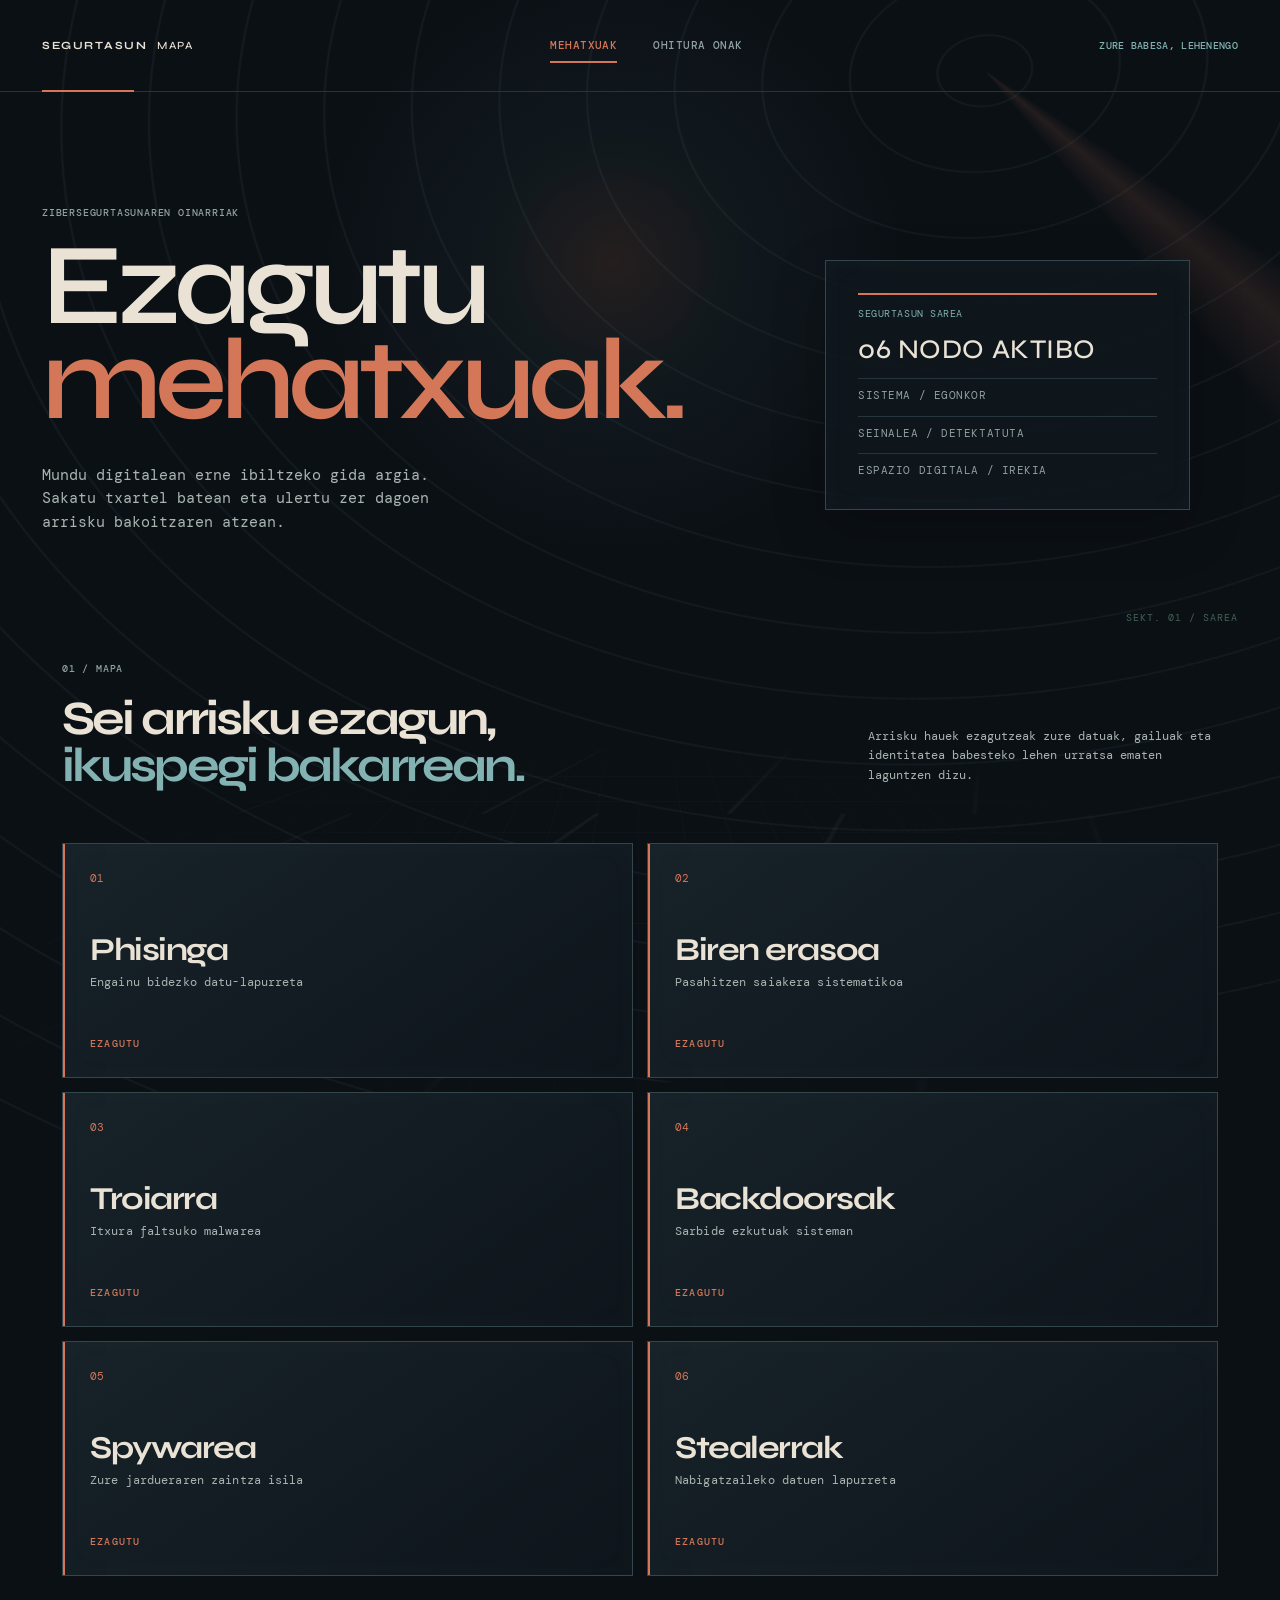
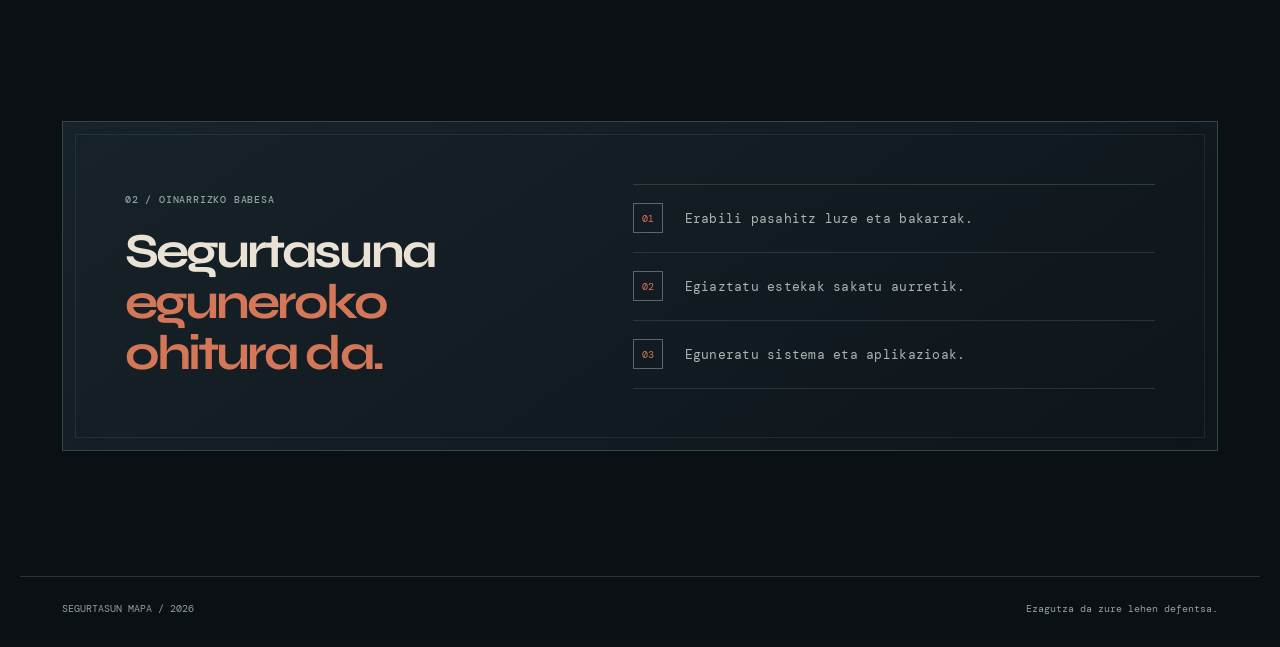
==== index.html @ a9348e5c "changes" ====
<!doctype html>
<html lang="eu">
<head>
  <meta charset="utf-8">
  <meta name="viewport" content="width=device-width, initial-scale=1">
  <meta name="description" content="Zibersegurtasuneko mehatxu nagusien gida bisuala euskaraz.">
  <title>Segurtasun mapa | Zibermehatxuak</title>
  <link rel="stylesheet" href="styles.css">
</head>
<body class="home-page">
  <header class="site-header">
    <a class="brand" href="index.html" aria-label="Segurtasun maparen hasiera">SEGURTASUN<br><strong>MAPA</strong></a>
    <nav class="top-nav" aria-label="Nabigazio nagusia">
      <div class="nav-threats">
        <a class="active" href="index.html">Mehatxuak</a>
        <div class="nav-threat-menu">
          <a href="detail.html?term=phisinga"><span>01</span> Phisinga</a>
          <a href="detail.html?term=biren-erasoa"><span>02</span> Biren erasoa</a>
          <a href="detail.html?term=troiarra"><span>03</span> Troiarra</a>
          <a href="detail.html?term=backdoorsak"><span>04</span> Backdoorsak</a>
          <a href="detail.html?term=spywarea"><span>05</span> Spywarea</a>
          <a href="detail.html?term=stealerrak"><span>06</span> Stealerrak</a>
        </div>
      </div>
      <a href="#ohiturak">Ohitura onak</a>
    </nav>
    <div class="status-pill">ZURE BABESA, LEHENENGO</div>
  </header>

  <main>
    <section class="hero section-wrap">
      <div class="hero-copy">
        <p class="eyebrow">ZIBERSEGURTASUNAREN OINARRIAK</p>
        <h1>Ezagutu<br><em>mehatxuak.</em></h1>
        <p class="hero-intro">Mundu digitalean erne ibiltzeko gida argia. Sakatu txartel batean eta ulertu zer dagoen arrisku bakoitzaren atzean.</p>
      </div>
      <div class="hero-console" aria-label="Sistemaren egoera">
        <p>SEGURTASUN SAREA</p>
        <strong>06 NODO AKTIBO</strong>
        <span>SISTEMA / EGONKOR</span>
        <span>SEINALEA / DETEKTATUTA</span>
        <span>ESPAZIO DIGITALA / IREKIA</span>
      </div>
    </section>

    <section class="threats section-wrap" aria-labelledby="mehatxuak-title">
      <div class="section-heading">
        <div>
          <p class="eyebrow">01 / MAPA</p>
          <h2 id="mehatxuak-title">Sei arrisku ezagun,<br><span>ikuspegi bakarrean.</span></h2>
        </div>
        <p class="heading-note">Arrisku hauek ezagutzeak zure datuak, gailuak eta identitatea babesteko lehen urratsa ematen laguntzen dizu.</p>
      </div>
      <div class="threat-grid">
        <a class="threat-card card-coral" href="detail.html?term=phisinga">
          <span class="card-number">01</span>
          <h3>Phisinga</h3><p>Engainu bidezko datu-lapurreta</p>
          <span class="learn-more">EZAGUTU</span>
        </a>
        <a class="threat-card card-lime" href="detail.html?term=biren-erasoa">
          <span class="card-number">02</span>
          <h3>Biren erasoa</h3><p>Pasahitzen saiakera sistematikoa</p>
          <span class="learn-more">EZAGUTU</span>
        </a>
        <a class="threat-card card-blue" href="detail.html?term=troiarra">
          <span class="card-number">03</span>
          <h3>Troiarra</h3><p>Itxura faltsuko malwarea</p>
          <span class="learn-more">EZAGUTU</span>
        </a>
        <a class="threat-card card-dark" href="detail.html?term=backdoorsak">
          <span class="card-number">04</span>
          <h3>Backdoorsak</h3><p>Sarbide ezkutuak sisteman</p>
          <span class="learn-more">EZAGUTU</span>
        </a>
        <a class="threat-card card-yellow" href="detail.html?term=spywarea">
          <span class="card-number">05</span>
          <h3>Spywarea</h3><p>Zure jardueraren zaintza isila</p>
          <span class="learn-more">EZAGUTU</span>
        </a>
        <a class="threat-card card-violet" href="detail.html?term=stealerrak">
          <span class="card-number">06</span>
          <h3>Stealerrak</h3><p>Nabigatzaileko datuen lapurreta</p>
          <span class="learn-more">EZAGUTU</span>
        </a>
      </div>
    </section>

    <section class="good-habits section-wrap" id="ohiturak">
      <div class="habits-panel">
        <div><p class="eyebrow">02 / OINARRIZKO BABESA</p><h2>Segurtasuna<br><em>eguneroko ohitura da.</em></h2></div>
        <div class="habit-list">
          <div class="habit"><strong>01</strong><span>Erabili pasahitz luze eta bakarrak.</span></div>
          <div class="habit"><strong>02</strong><span>Egiaztatu estekak sakatu aurretik.</span></div>
          <div class="habit"><strong>03</strong><span>Eguneratu sistema eta aplikazioak.</span></div>
        </div>
      </div>
    </section>
  </main>
  <footer class="site-footer section-wrap"><span>SEGURTASUN MAPA / 2026</span><span>Ezagutza da zure lehen defentsa.</span></footer>
</body>
</html>
---- styles.css ----
@import url('https://fonts.googleapis.com/css2?family=DM+Mono:wght@400;500&family=Space+Grotesk:wght@400;500;600;700&family=Syne:wght@500;600;700;800&display=swap');
:root{--ink:#e9f6ed;--paper:#050807;--muted:#789087;--line:#1c3b32;--coral:#8cff00;--lime:#baff38;--blue:#33d6ff;--yellow:#ffe66d;--violet:#8da0ff;--dark:#0d211c}
*{box-sizing:border-box}html{scroll-behavior:smooth}body{margin:0;background:var(--paper);color:var(--ink);font-family:'Space Grotesk',sans-serif}a{color:inherit;text-decoration:none}.section-wrap{max-width:1240px;margin:0 auto;padding-left:42px;padding-right:42px}.site-header{height:82px;display:flex;align-items:center;justify-content:space-between;max-width:1325px;margin:auto;padding:0 42px;border-bottom:1px solid var(--line)}.brand{display:flex;align-items:center;gap:10px;font:500 10px/1.1 'DM Mono',monospace;letter-spacing:.08em}.brand strong{font-weight:500}.brand-mark{display:grid;place-items:center;width:30px;height:30px;background:var(--ink);color:var(--paper);font:700 18px 'Space Grotesk';border-radius:50%}.top-nav{display:flex;gap:36px;font:500 11px 'DM Mono',monospace;text-transform:uppercase;letter-spacing:.04em}.top-nav a{padding:9px 0;color:var(--muted)}.top-nav a.active,.top-nav a:hover{color:var(--ink);border-bottom:2px solid var(--coral)}.status-pill{font:500 10px 'DM Mono',monospace;letter-spacing:.03em}.pulse{display:inline-block;width:7px;height:7px;background:var(--coral);border-radius:50%;margin-right:7px;box-shadow:0 0 0 4px #ff715f28}.hero{display:flex;justify-content:space-between;align-items:center;padding-top:96px;padding-bottom:110px}.eyebrow{margin:0 0 20px;color:var(--muted);font:500 10px 'DM Mono',monospace;letter-spacing:.08em}.eyebrow-line{display:inline-block;width:23px;height:1px;vertical-align:middle;background:var(--coral);margin-right:8px}.hero h1{margin:0;font-size:clamp(60px,8vw,112px);line-height:.88;letter-spacing:-.06em;font-weight:600}.hero h1 em,.habits-panel h2 em,.definition-block h2 em{font-style:normal;color:var(--coral)}.hero-intro{max-width:380px;margin:30px 0 0;color:var(--muted);font-size:16px;line-height:1.55}.hero-signal{position:relative;width:340px;height:260px;margin-right:8%;display:grid;place-items:center}.signal-ring{position:absolute;border:1px solid #b7bcb3;border-radius:50%}.ring-one{width:220px;height:220px}.ring-two{width:310px;height:155px;transform:rotate(-31deg)}.signal-core{display:grid;place-items:center;width:118px;height:118px;border-radius:50%;background:var(--ink);color:var(--paper);z-index:1}.signal-core span{font-size:42px;font-weight:600;line-height:1}.signal-core small{font:10px 'DM Mono',monospace;color:#aebbb3}.signal-label{position:absolute;font:10px 'DM Mono',monospace;color:var(--muted)}.label-top{top:12px;right:28px}.label-bottom{bottom:21px;left:32px}.threats{padding-bottom:120px}.section-heading{display:flex;align-items:end;justify-content:space-between;margin-bottom:40px}.section-heading h2,.habits-panel h2{margin:0;font-size:42px;line-height:1.04;letter-spacing:-.04em}.section-heading h2 span{color:var(--muted)}.heading-note{max-width:310px;color:var(--muted);font-size:13px;line-height:1.5;margin:0}.threat-grid{display:grid;grid-template-columns:repeat(3,1fr);gap:14px}.threat-card{min-height:300px;padding:25px;position:relative;display:flex;flex-direction:column;transition:transform .25s ease,box-shadow .25s ease}.threat-card:hover{transform:translateY(-7px);box-shadow:8px 10px 0 #17202018}.card-coral{background:var(--coral)}.card-lime{background:var(--lime)}.card-blue{background:var(--blue)}.card-dark{background:var(--dark);color:var(--paper)}.card-yellow{background:var(--yellow)}.card-violet{background:var(--violet)}.card-number,.info-index{font:11px 'DM Mono',monospace}.card-arrow{position:absolute;right:23px;top:20px;font-size:26px}.threat-icon{font-size:38px;margin-top:34px;line-height:1}.threat-card h3{font-size:27px;margin:18px 0 5px;letter-spacing:-.04em}.threat-card p{margin:0;color:#172020aa;font-size:13px}.card-dark p{color:#f3f1ebaa}.learn-more{margin-top:auto;font:500 10px 'DM Mono',monospace;letter-spacing:.06em}.learn-more b{font-size:17px;margin-left:8px}.good-habits{padding-bottom:100px}.habits-panel{display:flex;justify-content:space-between;align-items:center;background:var(--ink);color:var(--paper);padding:52px 58px}.habits-panel h2{font-size:38px}.habit-list{width:43%;border-top:1px solid #ffffff42}.habit{display:flex;gap:22px;padding:18px 0;border-bottom:1px solid #ffffff42;font-size:14px}.habit strong{font:10px 'DM Mono',monospace;color:var(--coral)}.site-footer{padding-top:25px;padding-bottom:32px;border-top:1px solid var(--line);display:flex;justify-content:space-between;color:var(--muted);font:10px 'DM Mono',monospace}.site-footer a:hover{color:var(--ink)}.detail-main{padding-top:45px;padding-bottom:90px}.back-link{font:500 10px 'DM Mono',monospace;color:var(--muted)}.back-link:hover{color:var(--ink)}.detail-hero{margin-top:38px;min-height:330px;padding:46px 58px;display:flex;justify-content:space-between;align-items:center}.accent-coral{background:var(--coral)}.accent-lime{background:var(--lime)}.accent-blue{background:var(--blue)}.accent-dark{background:var(--dark);color:var(--paper)}.accent-yellow{background:var(--yellow)}.accent-violet{background:var(--violet)}.detail-title h1{font-size:clamp(54px,8vw,105px);line-height:.9;letter-spacing:-.07em;margin:0 0 20px}.detail-title p:last-child{font-size:17px;max-width:420px;margin:0;line-height:1.45}.detail-orbit{display:grid;place-items:center;width:210px;height:210px;border:1px solid #1720205c;border-radius:50%;font-size:60px;font-weight:600}.accent-dark .detail-orbit{border-color:#f3f1eb66}.detail-grid{display:grid;grid-template-columns:1fr 1fr;gap:90px;padding:85px 50px}.definition-block h2{font-size:48px;line-height:.95;letter-spacing:-.06em;margin:0 0 28px}.definition-block>p:last-child{max-width:450px;color:var(--muted);font-size:16px;line-height:1.65}.info-stack{display:grid;gap:17px}.info-card{padding:26px 30px;border:1px solid var(--line);background:#faf9f4}.info-card h3{font-size:21px;margin:14px 0 19px;letter-spacing:-.03em}.info-card ol,.info-card ul{margin:0;padding-left:20px;color:var(--muted);font-size:13px;line-height:1.65}.signs-card{background:var(--ink);border-color:var(--ink);color:var(--paper)}.signs-card .info-index{color:var(--coral)}.signs-card ul{color:#d1d8d2}.protect-banner{display:flex;align-items:flex-start;gap:28px;padding:38px 50px}.protect-icon{font-size:39px;line-height:1}.protect-banner h2{font-size:32px;letter-spacing:-.04em;margin:0 0 11px}.protect-banner p:last-child{max-width:720px;font-size:14px;line-height:1.5;margin:0}.protect-banner .eyebrow{color:#172020aa;margin-bottom:10px}.accent-dark .protect-banner .eyebrow{color:#f3f1ebaa}
@media(max-width:800px){.section-wrap{padding-left:20px;padding-right:20px}.site-header{height:72px;padding:0 20px}.top-nav{gap:14px}.top-nav a:nth-child(2),.status-pill{display:none}.hero{padding-top:64px;padding-bottom:75px;display:block}.hero-signal{margin:70px auto 0;width:280px;height:210px}.ring-one{width:180px;height:180px}.ring-two{width:260px;height:130px}.section-heading{display:block}.section-heading h2{font-size:35px}.heading-note{margin-top:20px}.threat-grid{grid-template-columns:1fr 1fr}.threat-card{min-height:245px;padding:18px}.threat-card h3{font-size:22px}.threat-icon{margin-top:25px}.habits-panel{display:block;padding:35px 25px}.habits-panel h2{font-size:34px}.habit-list{width:100%;margin-top:40px}.detail-main{padding-top:30px}.detail-hero{padding:32px 25px;min-height:420px;display:block}.detail-title h1{font-size:65px}.detail-orbit{width:140px;height:140px;font-size:42px;margin:40px auto 0}.detail-grid{display:block;padding:60px 10px}.definition-block{margin-bottom:50px}.definition-block h2{font-size:42px}.protect-banner{padding:30px 25px}.site-footer{font-size:9px}.site-footer span:last-child{display:none}}
@media(max-width:470px){.threat-grid{grid-template-columns:1fr}.threat-card{min-height:230px}.hero h1{font-size:67px}.detail-title h1{font-size:57px}}

.brand-mark,.pulse,.hero-signal,.threat-icon,.card-arrow,.protect-icon{display:none}
.brand{color:var(--ink)}
.info-card{background:#141414;border-color:var(--line);color:var(--ink)}
.definition-block>p:last-child{color:var(--muted)}
.accent-dark .eyebrow,.accent-dark .protect-banner .eyebrow{color:#c2c5bf}
.card-dark{background:#242a29}

body{background-color:var(--paper);background-image:radial-gradient(circle at 78% 16%,rgba(51,214,255,.85) 0 1px,transparent 1.5px),radial-gradient(circle at 16% 72%,rgba(140,255,0,.65) 0 1px,transparent 1.5px),radial-gradient(circle at 62% 87%,rgba(255,230,109,.7) 0 1px,transparent 1.5px);background-size:430px 360px,560px 470px,690px 580px;background-attachment:fixed}
body::before{content:"";position:fixed;inset:0;pointer-events:none;z-index:-1;background:linear-gradient(rgba(140,255,0,.025) 1px,transparent 1px),linear-gradient(90deg,rgba(51,214,255,.025) 1px,transparent 1px);background-size:38px 38px}
.site-header{border-bottom-color:var(--line)}
.brand,.top-nav,.status-pill,.eyebrow,.card-number,.learn-more,.info-index,.back-link{font-family:'DM Mono',monospace}
.brand{color:var(--lime);text-shadow:0 0 16px rgba(140,255,0,.2)}
.top-nav a.active,.top-nav a:hover{color:var(--lime);border-bottom-color:var(--lime)}
.status-pill{color:var(--blue)}
.hero{min-height:520px}
.hero h1{font-family:'Space Grotesk',sans-serif;text-shadow:0 0 30px rgba(140,255,0,.08)}
.hero h1 em,.habits-panel h2 em,.definition-block h2 em{color:var(--lime)}
.hero-console,.detail-terminal{display:flex;flex-direction:column;gap:13px;width:330px;padding:27px;border:1px solid var(--line);background:rgba(7,18,14,.82);box-shadow:0 0 36px rgba(51,214,255,.08),inset 0 0 25px rgba(140,255,0,.04);font:11px/1.2 'DM Mono',monospace;letter-spacing:.05em;color:var(--muted)}
.hero-console::before,.detail-terminal::before{content:"";display:block;width:100%;height:2px;background:var(--lime);box-shadow:0 0 12px var(--lime)}
.hero-console p,.detail-terminal p{margin:0;color:var(--blue);font-size:10px}
.hero-console strong,.detail-terminal strong{font-size:24px;color:var(--lime);font-weight:500}
.hero-console span,.detail-terminal span{padding-top:10px;border-top:1px solid var(--line)}
.section-heading h2,.habits-panel h2,.definition-block h2{color:var(--ink)}
.section-heading h2 span{color:var(--blue)}
.heading-note,.hero-intro,.definition-block>p:last-child{color:#9eb5a9}
.threat-card{border:1px solid rgba(220,255,230,.26);box-shadow:inset 0 0 28px rgba(0,0,0,.18)}
.card-coral{background:#16452f}.card-lime{background:#9ee936;color:#071008}.card-blue{background:#0d5366}.card-dark{background:#0d211c}.card-yellow{background:#c7c855;color:#10130b}.card-violet{background:#5363a5}
.threat-card p{color:inherit;opacity:.72}.card-dark p{color:var(--ink)}
.habits-panel{border:1px solid var(--line);background:rgba(8,24,18,.94)}
.habit{border-bottom-color:var(--line)}
.habit strong{color:var(--lime)}
.site-footer{border-top-color:var(--line);color:var(--muted)}
.detail-hero{border:1px solid rgba(220,255,230,.28);box-shadow:0 0 45px rgba(51,214,255,.08)}
.detail-title h1{color:#06100c;text-shadow:0 1px 0 rgba(255,255,255,.15)}
.detail-title .eyebrow,.protect-banner .eyebrow{color:rgba(6,16,12,.72)}
.detail-terminal{color:#b4c9bc;background:rgba(5,18,13,.72);border-color:rgba(6,16,12,.5);box-shadow:inset 0 0 25px rgba(6,16,12,.2)}
.detail-terminal::before{background:#06100c;box-shadow:none}
.detail-terminal p{color:#06100c}.detail-terminal strong{color:var(--lime)}
.info-card{background:rgba(11,24,19,.95);border-color:var(--line)}
.signs-card{background:#0c2d23;border-color:#1d684b}
.signs-card .info-index{color:var(--lime)}
.protect-banner{border:1px solid rgba(220,255,230,.25)}
.protect-banner h2{color:#06100c}
.accent-dark .protect-banner .eyebrow{color:#a9c5b5}
.accent-dark .detail-title h1,.accent-dark .protect-banner h2{color:var(--ink)}
.site-header{max-width:1320px;height:92px;position:relative}.site-header::after{content:"";position:absolute;bottom:-1px;left:42px;width:92px;height:2px;background:var(--lime);box-shadow:0 0 14px rgba(140,255,0,.65)}.brand{font-size:11px;line-height:1.05;letter-spacing:.14em}.hero{max-width:1320px;min-height:570px;padding-top:86px;padding-bottom:100px;position:relative}.hero::after{content:"SEKT. 01 / SAREA";position:absolute;right:42px;bottom:38px;color:#446156;font:10px 'DM Mono',monospace;letter-spacing:.1em}.hero-copy{max-width:650px;position:relative;z-index:1}.hero h1{font-size:clamp(72px,9vw,128px);line-height:.82;letter-spacing:-.075em}.hero-intro{max-width:430px;margin-top:36px;font-size:15px;color:#abc0b2}.hero-console{width:365px;padding:32px;margin-right:4%;transform:translateY(15px);border-color:#235140}.hero-console strong{font-size:27px}.threats{padding-bottom:145px}.section-heading{margin-bottom:54px;align-items:flex-end}.section-heading h2{font-size:48px;line-height:.98}.heading-note{max-width:350px;font-size:12px;line-height:1.65;padding-bottom:3px}.threat-grid{grid-template-columns:repeat(4,1fr);grid-auto-rows:minmax(170px,auto);gap:12px}.threat-card{min-height:250px;padding:27px;overflow:hidden;isolation:isolate;transition:transform .35s cubic-bezier(.2,.8,.2,1),box-shadow .35s ease,border-color .35s ease}.threat-card::before{content:"";position:absolute;inset:10px;border:1px solid rgba(220,255,230,.16);pointer-events:none;z-index:-1}.threat-card::after{content:"";position:absolute;right:-34px;bottom:-34px;width:120px;height:120px;border:1px solid rgba(220,255,230,.2);border-radius:50%;pointer-events:none}.threat-card:nth-child(1){grid-column:span 2;grid-row:span 2;min-height:512px;background:linear-gradient(145deg,#246846 0%,#0e3025 70%)}.threat-card:nth-child(1) h3{font-size:43px;margin-top:auto}.threat-card:nth-child(1) p{max-width:230px}.threat-card:nth-child(2){grid-column:span 2;background:#9ee936}.threat-card:nth-child(5),.threat-card:nth-child(6){grid-column:span 2}.threat-card:hover{transform:translateY(-6px) scale(1.01);box-shadow:0 16px 38px rgba(0,0,0,.35),0 0 22px rgba(140,255,0,.12);border-color:var(--lime)}.threat-card:hover::before{border-color:rgba(220,255,230,.4)}.threat-card h3{font-size:25px;letter-spacing:-.045em}.threat-card p{font-size:12px;letter-spacing:.01em}.learn-more{padding-top:20px;letter-spacing:.12em}.good-habits{padding-bottom:120px}.habits-panel{min-height:310px;padding:56px 62px;position:relative;overflow:hidden}.habits-panel::after{content:"03 06 09 12 15 18 21 24";position:absolute;right:42px;top:22px;color:#2b5948;font:10px 'DM Mono',monospace;letter-spacing:.25em;transform:rotate(90deg);transform-origin:top right}.habits-panel h2{font-size:49px}.habit-list{width:41%}.habit{padding:21px 0;font-size:13px}.detail-main{padding-top:55px}.detail-hero{min-height:390px;padding:58px 64px}.detail-title h1{font-size:clamp(62px,8vw,116px);letter-spacing:-.08em}.detail-title p:last-child{max-width:470px;font-size:16px}.detail-terminal{width:350px;padding:30px}.detail-grid{padding:100px 58px;gap:110px}.definition-block h2{font-size:54px}.info-stack{gap:12px}.info-card{padding:30px 34px}.info-card h3{font-size:20px}.protect-banner{padding:44px 58px}.protect-banner h2{font-size:37px}
@media(max-width:800px){.site-header::after{left:20px}.hero{min-height:0;padding-top:68px}.hero::after{right:20px}.hero-console{margin-right:0;transform:none}.section-heading h2{font-size:39px}.threat-grid{grid-template-columns:repeat(2,1fr);grid-auto-rows:auto}.threat-card:nth-child(1){grid-column:span 2;grid-row:span 1;min-height:330px}.threat-card:nth-child(1) h3{font-size:34px}.threat-card:nth-child(2),.threat-card:nth-child(5),.threat-card:nth-child(6){grid-column:span 1}.habits-panel{padding:38px 28px}.habits-panel::after{display:none}.habits-panel h2{font-size:39px}.habit-list{width:100%}.detail-hero{padding:38px 28px}.detail-grid{padding:65px 10px;gap:0}.protect-banner{padding:32px 28px}}
@media(max-width:470px){.hero h1{font-size:70px}.section-heading h2{font-size:34px}.threat-grid{grid-template-columns:1fr}.threat-card:nth-child(1),.threat-card:nth-child(2),.threat-card:nth-child(5),.threat-card:nth-child(6){grid-column:span 1}.threat-card:nth-child(1){min-height:280px}.threat-card:nth-child(1) h3{font-size:30px}.habits-panel h2{font-size:34px}}
.threat-grid{grid-template-columns:repeat(2,1fr);grid-auto-rows:auto;gap:14px}.threat-card,.threat-card:nth-child(1),.threat-card:nth-child(2),.threat-card:nth-child(5),.threat-card:nth-child(6){grid-column:span 1;grid-row:span 1;min-height:235px;background:linear-gradient(145deg,#111b17,#080d0b);color:var(--ink);border:1px solid #254438;box-shadow:inset 0 0 30px rgba(140,255,0,.025)}.threat-card::before{inset:0;border:0;border-left:2px solid #355c48}.threat-card::after{content:none}.threat-card:hover{background:linear-gradient(145deg,#17261f,#0b120f);border-color:var(--lime);box-shadow:0 14px 32px rgba(0,0,0,.4),inset 0 0 30px rgba(140,255,0,.06)}.threat-card h3,.threat-card:nth-child(1) h3{font-size:32px;margin-top:45px;color:var(--ink)}.threat-card p,.card-dark p{color:#8ca99a;opacity:1}.card-number{color:var(--lime)}.learn-more{color:var(--blue);font-size:10px}.accent-coral,.accent-lime,.accent-blue,.accent-dark,.accent-yellow,.accent-violet{background:linear-gradient(145deg,#111b17,#080d0b);color:var(--ink)}.detail-title h1,.accent-dark .detail-title h1,.accent-dark .protect-banner h2{color:var(--ink);text-shadow:0 0 24px rgba(140,255,0,.1)}.detail-title .eyebrow,.protect-banner .eyebrow{color:var(--lime)}.protect-banner{background:linear-gradient(145deg,#111b17,#080d0b);color:var(--ink)}.protect-banner h2{color:var(--ink)}
@media(max-width:470px){.threat-grid{grid-template-columns:1fr}.threat-card,.threat-card:nth-child(1){min-height:215px}.threat-card h3,.threat-card:nth-child(1) h3{font-size:28px}}
.habits-panel{display:grid;grid-template-columns:minmax(280px,.9fr) minmax(360px,1.1fr);gap:80px;min-height:330px;padding:54px 62px;background:linear-gradient(145deg,#111b17,#080d0b);border:1px solid #254438;box-shadow:inset 0 0 30px rgba(140,255,0,.025)}.habits-panel::before{content:"";position:absolute;inset:12px;border:1px solid rgba(220,255,230,.08);pointer-events:none}.habits-panel::after{content:none}.habits-panel h2{font-size:49px;color:var(--ink)}.habit-list{width:100%;align-self:center;border-top:1px solid #254438}.habit{min-height:68px;align-items:center;padding:16px 0;border-bottom:1px solid #254438;font-size:13px;color:#abc0b2;transition:padding-left .25s ease,color .25s ease}.habit:hover{padding-left:12px;color:var(--ink)}.habit strong{display:grid;place-items:center;width:30px;height:30px;border:1px solid #426c55;color:var(--lime);font-size:10px}.habit span{letter-spacing:.02em}.good-habits{padding-bottom:125px}
@media(max-width:800px){.habits-panel{display:block;min-height:0;padding:38px 28px}.habits-panel h2{font-size:39px}.habit-list{margin-top:42px}.habit{min-height:62px}}
@media(max-width:470px){.habits-panel h2{font-size:34px}.habit{font-size:12px}}
.nav-threats{position:relative;display:inline-block}
.nav-threats>a{display:block;padding:9px 0;color:var(--coral)}
.nav-threat-menu{position:absolute;z-index:5;top:39px;left:-14px;width:218px;padding:8px;background:rgba(11,16,21,.97);border:1px solid #34464b;box-shadow:0 18px 42px rgba(0,0,0,.35)}
.nav-threat-menu a{display:flex;gap:12px;padding:11px 10px;border-bottom:1px solid var(--line);color:#aab5b2;letter-spacing:0;transition:background .2s ease,color .2s ease}
.nav-threat-menu a:last-child{border-bottom:0}.nav-threat-menu a:hover{background:#172229;color:var(--ink)}
.nav-threat-menu span{color:var(--coral);font-size:9px}
.nav-threat-menu{display:none}.nav-threats:hover .nav-threat-menu,.nav-threats:focus-within .nav-threat-menu{display:block}
@media(max-width:800px){.nav-threat-menu{left:auto;right:0}}
.info-stack{gap:14px}.info-card,.signs-card{position:relative;overflow:hidden;padding:30px 34px;background:linear-gradient(145deg,#111b17,#080d0b);border:1px solid #254438;color:var(--ink);box-shadow:inset 0 0 30px rgba(140,255,0,.025);transition:transform .3s ease,border-color .3s ease,box-shadow .3s ease}.info-card::before{content:"";position:absolute;inset:0;border-left:2px solid #355c48;pointer-events:none}.info-card:hover{transform:translateY(-3px);border-color:var(--lime);box-shadow:0 12px 26px rgba(0,0,0,.3),inset 0 0 30px rgba(140,255,0,.05)}.info-card h3{margin:0 0 22px;font-size:21px;color:var(--ink)}.info-card ul{display:grid;gap:0;margin:0;padding:0;list-style:none;color:#abc0b2;font-size:13px;line-height:1.45}.info-card li{position:relative;padding:13px 0 13px 18px;border-top:1px solid #254438}.info-card li:first-child{border-top:0}.info-card li::before{content:"-";position:absolute;left:0;top:13px;color:var(--lime);font:13px 'DM Mono',monospace}.info-index{display:none}
@media(max-width:800px){.hero{min-height:0}.hero-console,.detail-terminal{width:100%;margin-top:55px}.detail-terminal{margin-top:35px}.detail-hero{min-height:0}}

/* Quiet cartography: the interface is lit by a moving field, not neon accents. */
:root{--ink:#e9e2d5;--paper:#0b1015;--muted:#91a0a1;--line:#26353b;--coral:#d47759;--lime:#b7c8b1;--blue:#82b3b2;--yellow:#d5b879;--violet:#a9a1bb;--dark:#111a20;--pointer-x:50%;--pointer-y:35%}
body{position:relative;isolation:isolate;overflow-x:hidden;background:#0b1015;color:var(--ink);font-family:'DM Mono',monospace}
body::before{content:"";position:fixed;inset:-12%;z-index:-2;pointer-events:none;background-image:linear-gradient(115deg,transparent 0 48%,rgba(130,179,178,.09) 49% 49.2%,transparent 50%),linear-gradient(rgba(130,179,178,.045) 1px,transparent 1px),linear-gradient(90deg,rgba(130,179,178,.045) 1px,transparent 1px);background-size:420px 420px,72px 72px,72px 72px;mask-image:radial-gradient(ellipse at center,black 18%,transparent 80%);transform:perspective(600px) rotateX(52deg) translateY(14%);transform-origin:center bottom;animation:map-drift 26s linear infinite;opacity:.8}
body::after{content:"";position:fixed;inset:-20%;z-index:-1;pointer-events:none;background:radial-gradient(circle at var(--pointer-x) var(--pointer-y),rgba(212,119,89,.13) 0,rgba(130,179,178,.05) 9%,transparent 24%),conic-gradient(from 210deg at 72% 24%,transparent 0 78%,rgba(212,119,89,.12) 80%,transparent 83% 100%),repeating-radial-gradient(ellipse at 72% 24%,transparent 0 46px,rgba(130,179,178,.07) 47px 48px,transparent 49px 88px);transform:rotate(-8deg);animation:radar-sweep 18s ease-in-out infinite alternate;transition:background-position .25s ease}
@keyframes map-drift{to{background-position:420px 420px,72px 72px,72px 72px}}
@keyframes radar-sweep{to{transform:rotate(8deg) scale(1.06)}}
.site-header{border-bottom-color:var(--line)}
.site-header::after{background:var(--coral);box-shadow:none}
.brand{color:var(--ink);text-shadow:none;font-family:'Syne',sans-serif;font-weight:700}
.top-nav a.active,.top-nav a:hover{color:var(--coral);border-bottom-color:var(--coral)}
.status-pill{color:var(--blue)}
.hero h1,.section-heading h2,.habits-panel h2,.definition-block h2,.detail-title h1{font-family:'Syne',sans-serif;letter-spacing:-.06em;text-shadow:none}
.hero h1 em,.habits-panel h2 em,.definition-block h2 em{color:var(--coral)}
.hero-intro,.heading-note,.definition-block>p:last-child{color:#aab5b2}
.hero-console,.detail-terminal{border-color:#34464b;background:rgba(15,24,30,.82);box-shadow:0 18px 50px rgba(0,0,0,.22),inset 0 0 25px rgba(130,179,178,.035);color:var(--muted)}
.hero-console::before,.detail-terminal::before{background:var(--coral);box-shadow:none}
.hero-console p,.detail-terminal p{color:var(--blue)}
.hero-console strong,.detail-terminal strong{color:var(--ink);font-family:'Syne',sans-serif}
.threat-card,.threat-card:nth-child(1),.threat-card:nth-child(2),.threat-card:nth-child(5),.threat-card:nth-child(6),.accent-coral,.accent-lime,.accent-blue,.accent-dark,.accent-yellow,.accent-violet{background:linear-gradient(145deg,#172229,#0e151b);color:var(--ink);border-color:#34464b;box-shadow:inset 0 0 30px rgba(130,179,178,.025)}
.threat-card::before{border-left-color:#d47759}
.threat-card:hover{background:linear-gradient(145deg,#20313a,#111b21);border-color:var(--coral);box-shadow:0 16px 36px rgba(0,0,0,.35),inset 0 0 30px rgba(212,119,89,.06)}
.threat-card h3,.threat-card:nth-child(1) h3{font-family:'Syne',sans-serif;color:var(--ink)}
.threat-card p,.card-dark p{color:#aab5b2}
.card-number,.learn-more,.habit strong{color:var(--coral)}
.habits-panel,.info-card,.signs-card,.protect-banner{background:linear-gradient(145deg,#172229,#0e151b);border-color:#34464b;box-shadow:inset 0 0 30px rgba(130,179,178,.025)}
.habit,.info-card li{border-bottom-color:var(--line);border-top-color:var(--line);color:#aab5b2}
.habit strong{border-color:#536a69}
.habit:hover{color:var(--ink)}
.info-card h3,.protect-banner h2{font-family:'Syne',sans-serif;color:var(--ink)}
.info-card ul{color:#aab5b2}.info-card li::before{color:var(--coral)}
.detail-title h1,.accent-dark .detail-title h1,.accent-dark .protect-banner h2,.protect-banner h2{color:var(--ink);text-shadow:none}
.detail-title .eyebrow,.protect-banner .eyebrow{color:var(--coral)}
.site-footer{border-top-color:var(--line);color:var(--muted)}
@media(max-width:800px){body::before{background-size:46px 46px}.hero h1{letter-spacing:-.05em}}
@media(prefers-reduced-motion:reduce){body::before,body::after{animation:none}body::after{transition:none}}
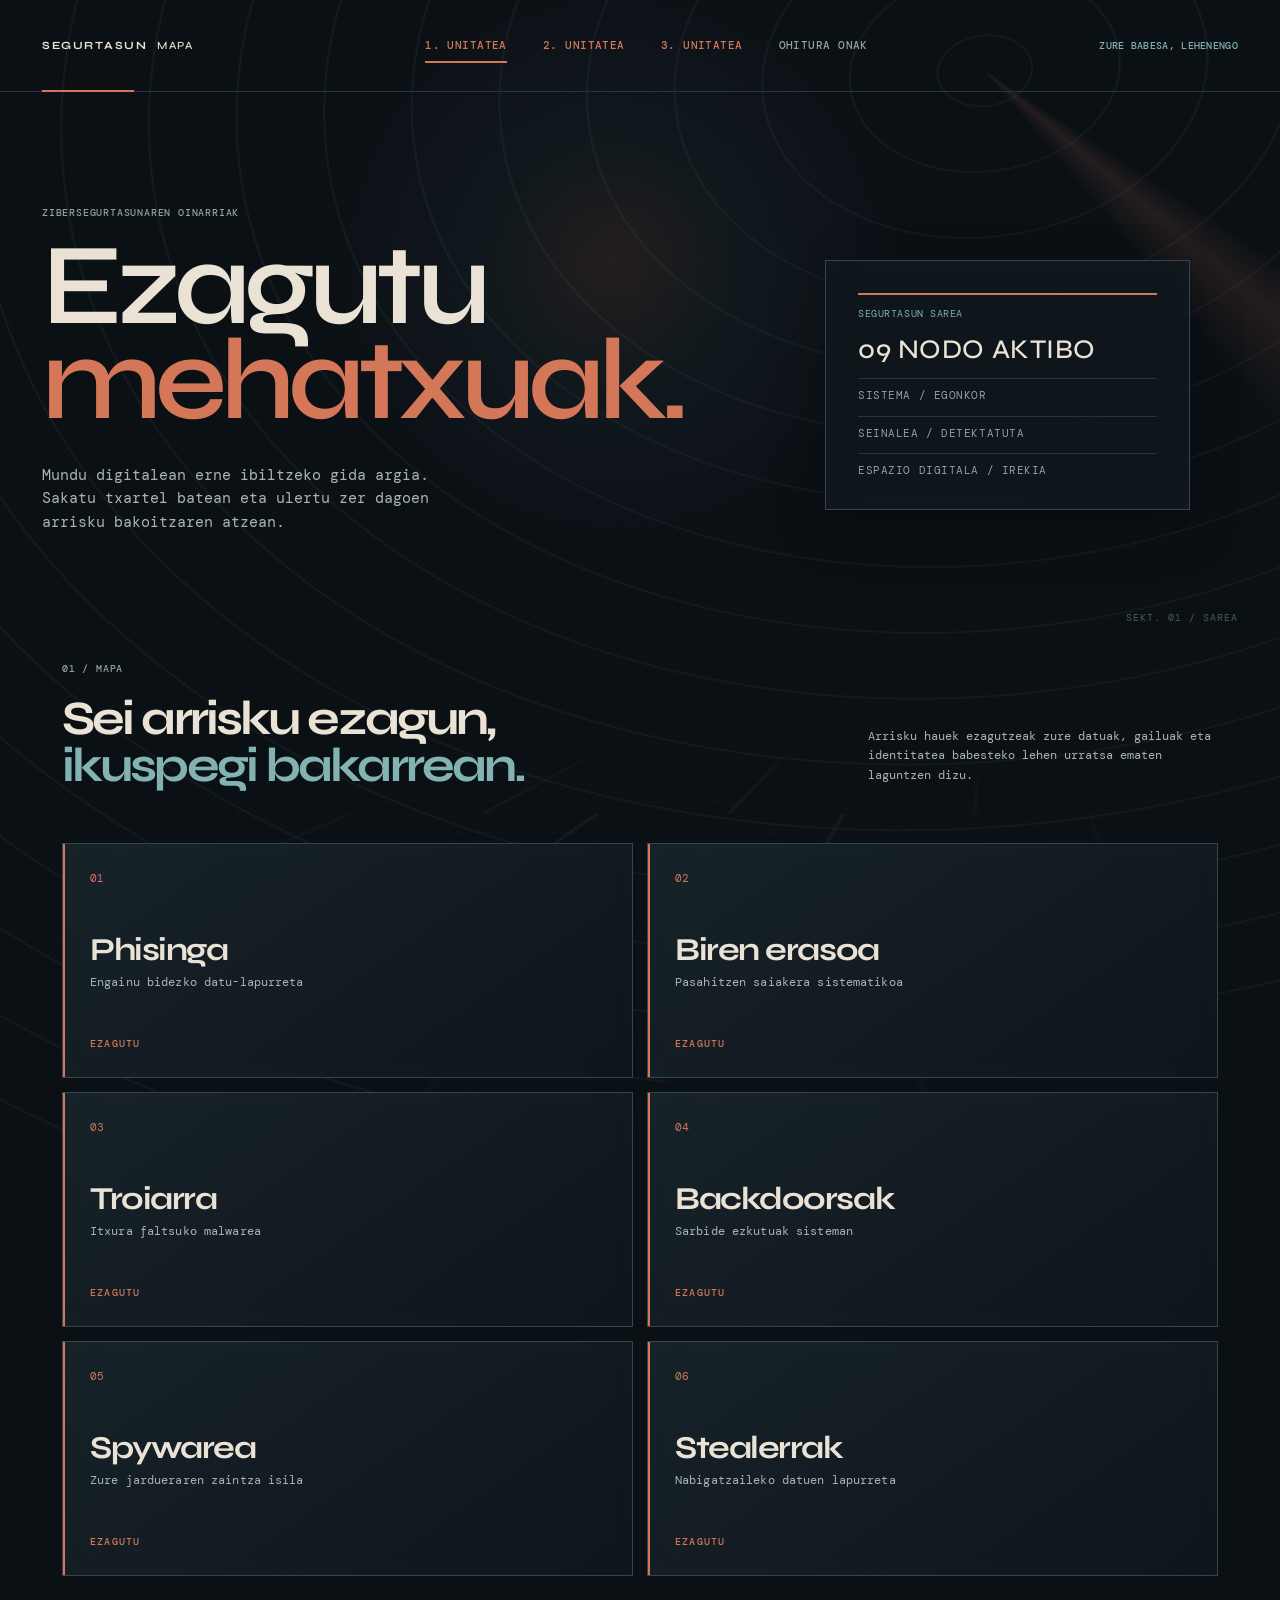
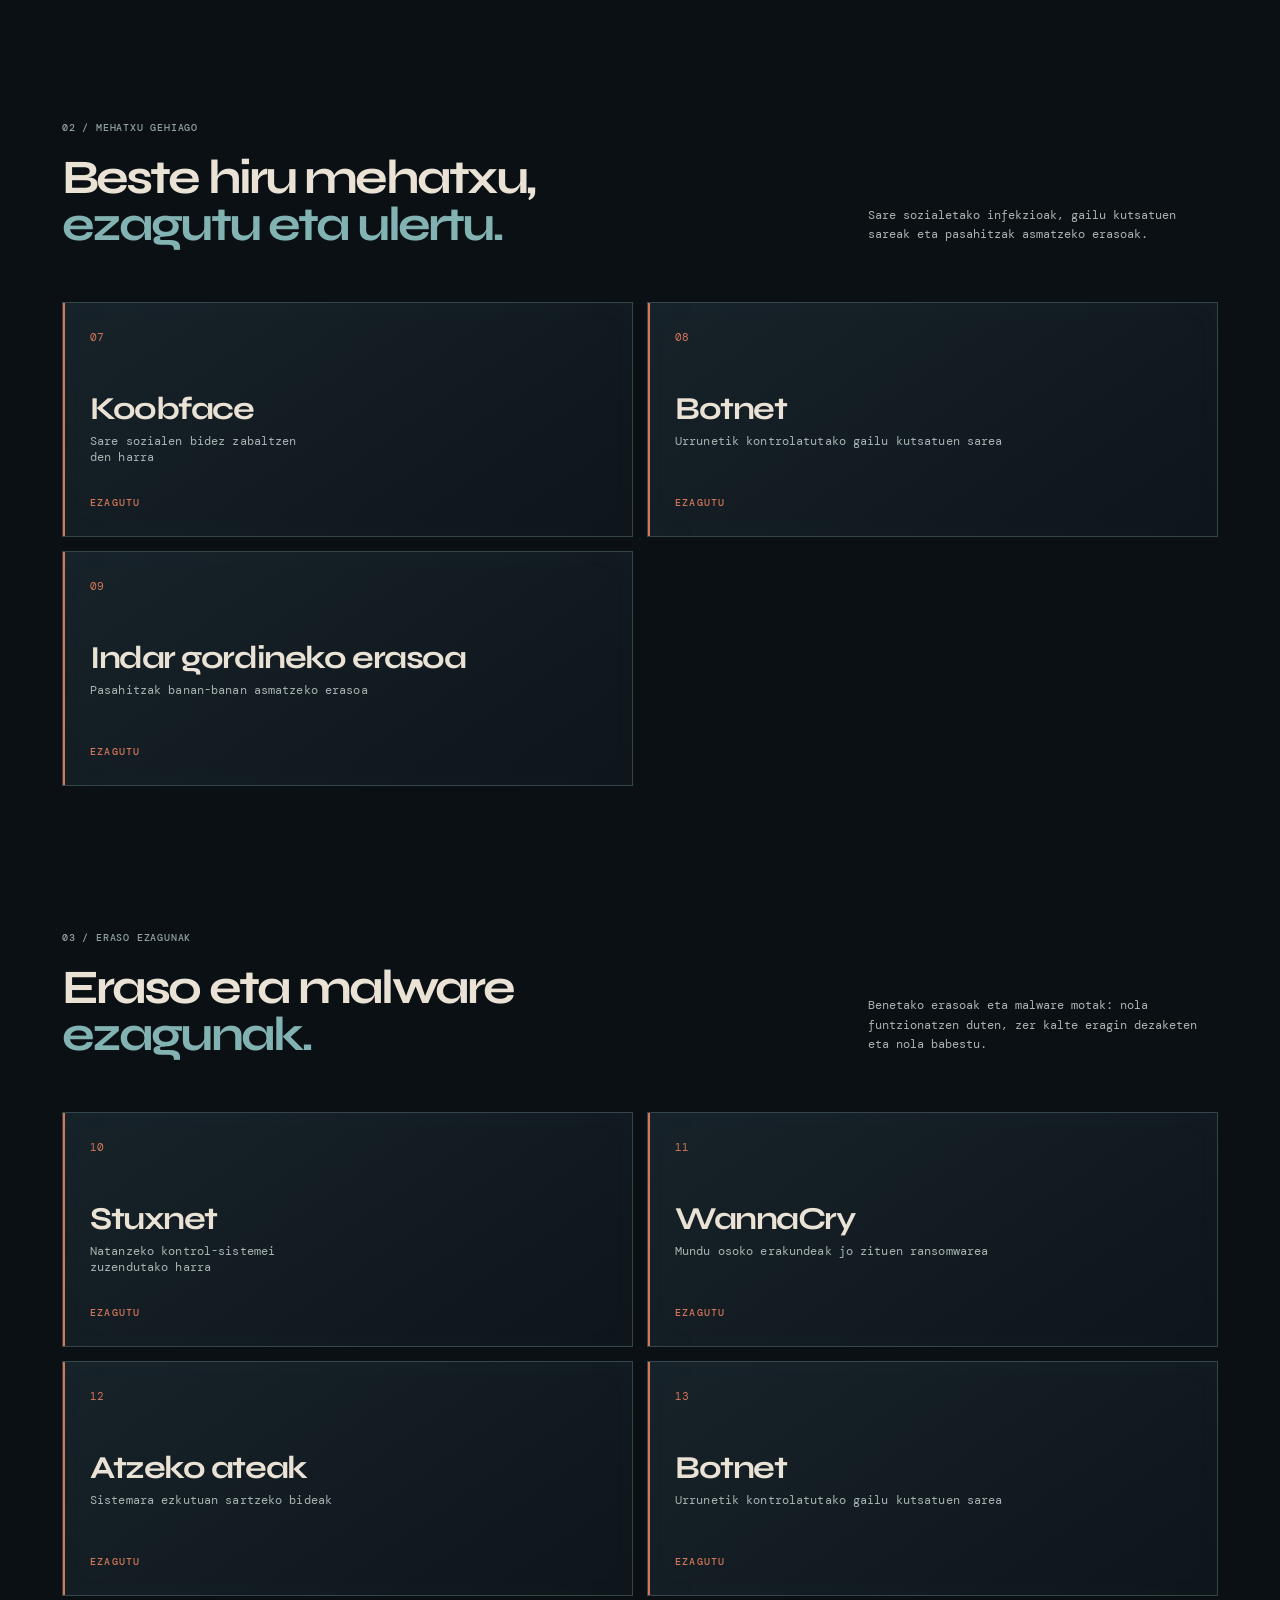
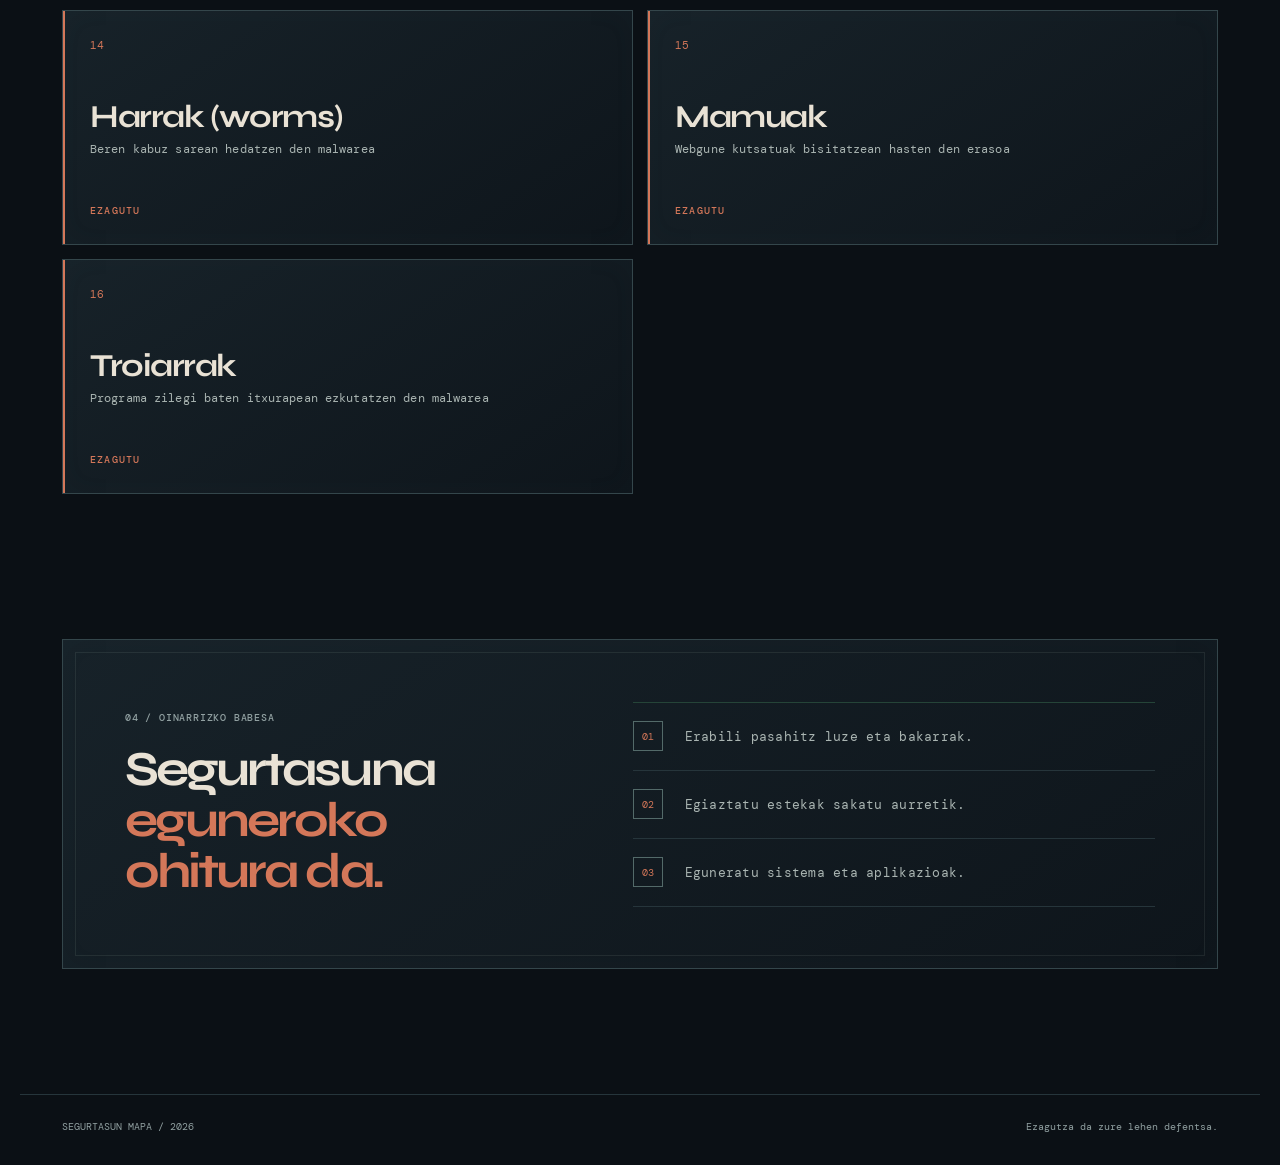
==== commit 0905790e: "narigon" ====
--- a/index.html
+++ b/index.html
@@ -12,7 +12,7 @@
     <a class="brand" href="index.html" aria-label="Segurtasun maparen hasiera">SEGURTASUN<br><strong>MAPA</strong></a>
     <nav class="top-nav" aria-label="Nabigazio nagusia">
       <div class="nav-threats">
-        <a class="active" href="index.html">Mehatxuak</a>
+        <a class="active" href="#mehatxuak-title">1. UNITATEA</a>
         <div class="nav-threat-menu">
           <a href="detail.html?term=phisinga"><span>01</span> Phisinga</a>
           <a href="detail.html?term=biren-erasoa"><span>02</span> Biren erasoa</a>
@@ -20,6 +20,26 @@
           <a href="detail.html?term=backdoorsak"><span>04</span> Backdoorsak</a>
           <a href="detail.html?term=spywarea"><span>05</span> Spywarea</a>
           <a href="detail.html?term=stealerrak"><span>06</span> Stealerrak</a>
+        </div>
+      </div>
+      <div class="nav-threats">
+        <a href="#beste-mehatxuak-title">2. UNITATEA</a>
+        <div class="nav-threat-menu">
+          <a href="detail.html?term=koobface"><span>07</span> Koobface</a>
+          <a href="detail.html?term=botnet"><span>08</span> Botnet</a>
+          <a href="detail.html?term=indar-gordineko-erasoa"><span>09</span> Indar gordineko erasoa</a>
+        </div>
+      </div>
+      <div class="nav-threats">
+        <a href="#hirugarren-unitatea">3. UNITATEA</a>
+        <div class="nav-threat-menu">
+          <a href="detail.html?term=stuxnet"><span>10</span> Stuxnet</a>
+          <a href="detail.html?term=wannacry"><span>11</span> WannaCry</a>
+          <a href="detail.html?term=atzeko-ate-unitatea"><span>12</span> Atzeko ateak</a>
+          <a href="detail.html?term=botnet-unitatea"><span>13</span> Botnet</a>
+          <a href="detail.html?term=harrak"><span>14</span> Harrak</a>
+          <a href="detail.html?term=mamuak"><span>15</span> Mamuak</a>
+          <a href="detail.html?term=troiarrak"><span>16</span> Troiarrak</a>
         </div>
       </div>
       <a href="#ohiturak">Ohitura onak</a>
@@ -36,7 +56,7 @@
       </div>
       <div class="hero-console" aria-label="Sistemaren egoera">
         <p>SEGURTASUN SAREA</p>
-        <strong>06 NODO AKTIBO</strong>
+        <strong>09 NODO AKTIBO</strong>
         <span>SISTEMA / EGONKOR</span>
         <span>SEINALEA / DETEKTATUTA</span>
         <span>ESPAZIO DIGITALA / IREKIA</span>
@@ -85,9 +105,84 @@
       </div>
     </section>
 
+    <section class="threats section-wrap" aria-labelledby="beste-mehatxuak-title">
+      <div class="section-heading">
+        <div>
+          <p class="eyebrow">02 / MEHATXU GEHIAGO</p>
+          <h2 id="beste-mehatxuak-title">Beste hiru mehatxu,<br><span>ezagutu eta ulertu.</span></h2>
+        </div>
+        <p class="heading-note">Sare sozialetako infekzioak, gailu kutsatuen sareak eta pasahitzak asmatzeko erasoak.</p>
+      </div>
+      <div class="threat-grid">
+        <a class="threat-card card-coral" href="detail.html?term=koobface">
+          <span class="card-number">07</span>
+          <h3>Koobface</h3><p>Sare sozialen bidez zabaltzen den harra</p>
+          <span class="learn-more">EZAGUTU</span>
+        </a>
+        <a class="threat-card card-blue" href="detail.html?term=botnet">
+          <span class="card-number">08</span>
+          <h3>Botnet</h3><p>Urrunetik kontrolatutako gailu kutsatuen sarea</p>
+          <span class="learn-more">EZAGUTU</span>
+        </a>
+        <a class="threat-card card-violet" href="detail.html?term=indar-gordineko-erasoa">
+          <span class="card-number">09</span>
+          <h3>Indar gordineko erasoa</h3><p>Pasahitzak banan-banan asmatzeko erasoa</p>
+          <span class="learn-more">EZAGUTU</span>
+        </a>
+      </div>
+    </section>
+
+    <section class="threats section-wrap" id="hirugarren-unitatea" aria-labelledby="erasoak-title">
+      <div class="section-heading">
+        <div>
+          <p class="eyebrow">03 / ERASO EZAGUNAK</p>
+          <h2 id="erasoak-title">Eraso eta malware<br><span>ezagunak.</span></h2>
+        </div>
+        <p class="heading-note">Benetako erasoak eta malware motak: nola funtzionatzen duten, zer kalte eragin dezaketen eta nola babestu.</p>
+      </div>
+      <div class="threat-grid">
+        <a class="threat-card card-coral" href="detail.html?term=stuxnet">
+          <span class="card-number">10</span>
+          <h3>Stuxnet</h3><p>Natanzeko kontrol-sistemei zuzendutako harra</p>
+          <span class="learn-more">EZAGUTU</span>
+        </a>
+        <a class="threat-card card-blue" href="detail.html?term=wannacry">
+          <span class="card-number">11</span>
+          <h3>WannaCry</h3><p>Mundu osoko erakundeak jo zituen ransomwarea</p>
+          <span class="learn-more">EZAGUTU</span>
+        </a>
+        <a class="threat-card card-dark" href="detail.html?term=atzeko-ate-unitatea">
+          <span class="card-number">12</span>
+          <h3>Atzeko ateak</h3><p>Sistemara ezkutuan sartzeko bideak</p>
+          <span class="learn-more">EZAGUTU</span>
+        </a>
+        <a class="threat-card card-violet" href="detail.html?term=botnet-unitatea">
+          <span class="card-number">13</span>
+          <h3>Botnet</h3><p>Urrunetik kontrolatutako gailu kutsatuen sarea</p>
+          <span class="learn-more">EZAGUTU</span>
+        </a>
+        <a class="threat-card card-lime" href="detail.html?term=harrak">
+          <span class="card-number">14</span>
+          <h3>Harrak (worms)</h3><p>Beren kabuz sarean hedatzen den malwarea</p>
+          <span class="learn-more">EZAGUTU</span>
+        </a>
+        <a class="threat-card card-yellow" href="detail.html?term=mamuak">
+          <span class="card-number">15</span>
+          <h3>Mamuak</h3><p>Webgune kutsatuak bisitatzean hasten den erasoa</p>
+          <span class="learn-more">EZAGUTU</span>
+        </a>
+        <a class="threat-card card-blue" href="detail.html?term=troiarrak">
+          <span class="card-number">16</span>
+          <h3>Troiarrak</h3><p>Programa zilegi baten itxurapean ezkutatzen den malwarea</p>
+          <span class="learn-more">EZAGUTU</span>
+        </a>
+        </article>
+      </div>
+    </section>
+
     <section class="good-habits section-wrap" id="ohiturak">
       <div class="habits-panel">
-        <div><p class="eyebrow">02 / OINARRIZKO BABESA</p><h2>Segurtasuna<br><em>eguneroko ohitura da.</em></h2></div>
+        <div><p class="eyebrow">04 / OINARRIZKO BABESA</p><h2>Segurtasuna<br><em>eguneroko ohitura da.</em></h2></div>
         <div class="habit-list">
           <div class="habit"><strong>01</strong><span>Erabili pasahitz luze eta bakarrak.</span></div>
           <div class="habit"><strong>02</strong><span>Egiaztatu estekak sakatu aurretik.</span></div>
--- a/styles.css
+++ b/styles.css
@@ -1,7 +1,7 @@
 @import url('https://fonts.googleapis.com/css2?family=DM+Mono:wght@400;500&family=Space+Grotesk:wght@400;500;600;700&family=Syne:wght@500;600;700;800&display=swap');
 :root{--ink:#e9f6ed;--paper:#050807;--muted:#789087;--line:#1c3b32;--coral:#8cff00;--lime:#baff38;--blue:#33d6ff;--yellow:#ffe66d;--violet:#8da0ff;--dark:#0d211c}
 *{box-sizing:border-box}html{scroll-behavior:smooth}body{margin:0;background:var(--paper);color:var(--ink);font-family:'Space Grotesk',sans-serif}a{color:inherit;text-decoration:none}.section-wrap{max-width:1240px;margin:0 auto;padding-left:42px;padding-right:42px}.site-header{height:82px;display:flex;align-items:center;justify-content:space-between;max-width:1325px;margin:auto;padding:0 42px;border-bottom:1px solid var(--line)}.brand{display:flex;align-items:center;gap:10px;font:500 10px/1.1 'DM Mono',monospace;letter-spacing:.08em}.brand strong{font-weight:500}.brand-mark{display:grid;place-items:center;width:30px;height:30px;background:var(--ink);color:var(--paper);font:700 18px 'Space Grotesk';border-radius:50%}.top-nav{display:flex;gap:36px;font:500 11px 'DM Mono',monospace;text-transform:uppercase;letter-spacing:.04em}.top-nav a{padding:9px 0;color:var(--muted)}.top-nav a.active,.top-nav a:hover{color:var(--ink);border-bottom:2px solid var(--coral)}.status-pill{font:500 10px 'DM Mono',monospace;letter-spacing:.03em}.pulse{display:inline-block;width:7px;height:7px;background:var(--coral);border-radius:50%;margin-right:7px;box-shadow:0 0 0 4px #ff715f28}.hero{display:flex;justify-content:space-between;align-items:center;padding-top:96px;padding-bottom:110px}.eyebrow{margin:0 0 20px;color:var(--muted);font:500 10px 'DM Mono',monospace;letter-spacing:.08em}.eyebrow-line{display:inline-block;width:23px;height:1px;vertical-align:middle;background:var(--coral);margin-right:8px}.hero h1{margin:0;font-size:clamp(60px,8vw,112px);line-height:.88;letter-spacing:-.06em;font-weight:600}.hero h1 em,.habits-panel h2 em,.definition-block h2 em{font-style:normal;color:var(--coral)}.hero-intro{max-width:380px;margin:30px 0 0;color:var(--muted);font-size:16px;line-height:1.55}.hero-signal{position:relative;width:340px;height:260px;margin-right:8%;display:grid;place-items:center}.signal-ring{position:absolute;border:1px solid #b7bcb3;border-radius:50%}.ring-one{width:220px;height:220px}.ring-two{width:310px;height:155px;transform:rotate(-31deg)}.signal-core{display:grid;place-items:center;width:118px;height:118px;border-radius:50%;background:var(--ink);color:var(--paper);z-index:1}.signal-core span{font-size:42px;font-weight:600;line-height:1}.signal-core small{font:10px 'DM Mono',monospace;color:#aebbb3}.signal-label{position:absolute;font:10px 'DM Mono',monospace;color:var(--muted)}.label-top{top:12px;right:28px}.label-bottom{bottom:21px;left:32px}.threats{padding-bottom:120px}.section-heading{display:flex;align-items:end;justify-content:space-between;margin-bottom:40px}.section-heading h2,.habits-panel h2{margin:0;font-size:42px;line-height:1.04;letter-spacing:-.04em}.section-heading h2 span{color:var(--muted)}.heading-note{max-width:310px;color:var(--muted);font-size:13px;line-height:1.5;margin:0}.threat-grid{display:grid;grid-template-columns:repeat(3,1fr);gap:14px}.threat-card{min-height:300px;padding:25px;position:relative;display:flex;flex-direction:column;transition:transform .25s ease,box-shadow .25s ease}.threat-card:hover{transform:translateY(-7px);box-shadow:8px 10px 0 #17202018}.card-coral{background:var(--coral)}.card-lime{background:var(--lime)}.card-blue{background:var(--blue)}.card-dark{background:var(--dark);color:var(--paper)}.card-yellow{background:var(--yellow)}.card-violet{background:var(--violet)}.card-number,.info-index{font:11px 'DM Mono',monospace}.card-arrow{position:absolute;right:23px;top:20px;font-size:26px}.threat-icon{font-size:38px;margin-top:34px;line-height:1}.threat-card h3{font-size:27px;margin:18px 0 5px;letter-spacing:-.04em}.threat-card p{margin:0;color:#172020aa;font-size:13px}.card-dark p{color:#f3f1ebaa}.learn-more{margin-top:auto;font:500 10px 'DM Mono',monospace;letter-spacing:.06em}.learn-more b{font-size:17px;margin-left:8px}.good-habits{padding-bottom:100px}.habits-panel{display:flex;justify-content:space-between;align-items:center;background:var(--ink);color:var(--paper);padding:52px 58px}.habits-panel h2{font-size:38px}.habit-list{width:43%;border-top:1px solid #ffffff42}.habit{display:flex;gap:22px;padding:18px 0;border-bottom:1px solid #ffffff42;font-size:14px}.habit strong{font:10px 'DM Mono',monospace;color:var(--coral)}.site-footer{padding-top:25px;padding-bottom:32px;border-top:1px solid var(--line);display:flex;justify-content:space-between;color:var(--muted);font:10px 'DM Mono',monospace}.site-footer a:hover{color:var(--ink)}.detail-main{padding-top:45px;padding-bottom:90px}.back-link{font:500 10px 'DM Mono',monospace;color:var(--muted)}.back-link:hover{color:var(--ink)}.detail-hero{margin-top:38px;min-height:330px;padding:46px 58px;display:flex;justify-content:space-between;align-items:center}.accent-coral{background:var(--coral)}.accent-lime{background:var(--lime)}.accent-blue{background:var(--blue)}.accent-dark{background:var(--dark);color:var(--paper)}.accent-yellow{background:var(--yellow)}.accent-violet{background:var(--violet)}.detail-title h1{font-size:clamp(54px,8vw,105px);line-height:.9;letter-spacing:-.07em;margin:0 0 20px}.detail-title p:last-child{font-size:17px;max-width:420px;margin:0;line-height:1.45}.detail-orbit{display:grid;place-items:center;width:210px;height:210px;border:1px solid #1720205c;border-radius:50%;font-size:60px;font-weight:600}.accent-dark .detail-orbit{border-color:#f3f1eb66}.detail-grid{display:grid;grid-template-columns:1fr 1fr;gap:90px;padding:85px 50px}.definition-block h2{font-size:48px;line-height:.95;letter-spacing:-.06em;margin:0 0 28px}.definition-block>p:last-child{max-width:450px;color:var(--muted);font-size:16px;line-height:1.65}.info-stack{display:grid;gap:17px}.info-card{padding:26px 30px;border:1px solid var(--line);background:#faf9f4}.info-card h3{font-size:21px;margin:14px 0 19px;letter-spacing:-.03em}.info-card ol,.info-card ul{margin:0;padding-left:20px;color:var(--muted);font-size:13px;line-height:1.65}.signs-card{background:var(--ink);border-color:var(--ink);color:var(--paper)}.signs-card .info-index{color:var(--coral)}.signs-card ul{color:#d1d8d2}.protect-banner{display:flex;align-items:flex-start;gap:28px;padding:38px 50px}.protect-icon{font-size:39px;line-height:1}.protect-banner h2{font-size:32px;letter-spacing:-.04em;margin:0 0 11px}.protect-banner p:last-child{max-width:720px;font-size:14px;line-height:1.5;margin:0}.protect-banner .eyebrow{color:#172020aa;margin-bottom:10px}.accent-dark .protect-banner .eyebrow{color:#f3f1ebaa}
-@media(max-width:800px){.section-wrap{padding-left:20px;padding-right:20px}.site-header{height:72px;padding:0 20px}.top-nav{gap:14px}.top-nav a:nth-child(2),.status-pill{display:none}.hero{padding-top:64px;padding-bottom:75px;display:block}.hero-signal{margin:70px auto 0;width:280px;height:210px}.ring-one{width:180px;height:180px}.ring-two{width:260px;height:130px}.section-heading{display:block}.section-heading h2{font-size:35px}.heading-note{margin-top:20px}.threat-grid{grid-template-columns:1fr 1fr}.threat-card{min-height:245px;padding:18px}.threat-card h3{font-size:22px}.threat-icon{margin-top:25px}.habits-panel{display:block;padding:35px 25px}.habits-panel h2{font-size:34px}.habit-list{width:100%;margin-top:40px}.detail-main{padding-top:30px}.detail-hero{padding:32px 25px;min-height:420px;display:block}.detail-title h1{font-size:65px}.detail-orbit{width:140px;height:140px;font-size:42px;margin:40px auto 0}.detail-grid{display:block;padding:60px 10px}.definition-block{margin-bottom:50px}.definition-block h2{font-size:42px}.protect-banner{padding:30px 25px}.site-footer{font-size:9px}.site-footer span:last-child{display:none}}
+@media(max-width:800px){.section-wrap{padding-left:20px;padding-right:20px}.site-header{height:72px;padding:0 20px}.top-nav{gap:14px}.top-nav>a,.status-pill{display:none}.hero{padding-top:64px;padding-bottom:75px;display:block}.hero-signal{margin:70px auto 0;width:280px;height:210px}.ring-one{width:180px;height:180px}.ring-two{width:260px;height:130px}.section-heading{display:block}.section-heading h2{font-size:35px}.heading-note{margin-top:20px}.threat-grid{grid-template-columns:1fr 1fr}.threat-card{min-height:245px;padding:18px}.threat-card h3{font-size:22px}.threat-icon{margin-top:25px}.habits-panel{display:block;padding:35px 25px}.habits-panel h2{font-size:34px}.habit-list{width:100%;margin-top:40px}.detail-main{padding-top:30px}.detail-hero{padding:32px 25px;min-height:420px;display:block}.detail-title h1{font-size:65px}.detail-orbit{width:140px;height:140px;font-size:42px;margin:40px auto 0}.detail-grid{display:block;padding:60px 10px}.definition-block{margin-bottom:50px}.definition-block h2{font-size:42px}.protect-banner{padding:30px 25px}.site-footer{font-size:9px}.site-footer span:last-child{display:none}}
 @media(max-width:470px){.threat-grid{grid-template-columns:1fr}.threat-card{min-height:230px}.hero h1{font-size:67px}.detail-title h1{font-size:57px}}
 
 .brand-mark,.pulse,.hero-signal,.threat-icon,.card-arrow,.protect-icon{display:none}
@@ -104,3 +104,32 @@
 .site-footer{border-top-color:var(--line);color:var(--muted)}
 @media(max-width:800px){body::before{background-size:46px 46px}.hero h1{letter-spacing:-.05em}}
 @media(prefers-reduced-motion:reduce){body::before,body::after{animation:none}body::after{transition:none}}
+.example-card .eyebrow,.characteristics-card .eyebrow{margin-bottom:14px;color:var(--coral)}
+.example-card{border-left-color:var(--blue)}
+.characteristics-card{border-left-color:var(--coral)}
+.example-text{margin:0;color:#c8d3cd;font-size:14px;line-height:1.65}
+.real-example-panel{margin:0 50px 100px;padding:38px 42px;border:1px solid #34464b;border-left:2px solid var(--blue);background:linear-gradient(145deg,#172229,#0e151b);box-shadow:inset 0 0 30px rgba(130,179,178,.025)}
+.real-example-panel .eyebrow{margin-bottom:14px;color:var(--blue)}
+.real-example-panel h2{margin:0 0 14px;font:600 32px/1.05 'Syne',sans-serif;color:var(--ink)}
+.real-example-panel p:last-child{max-width:760px;margin:0;color:#c8d3cd;font-size:14px;line-height:1.65}
+@media(max-width:800px){.real-example-panel{margin:0 28px 70px;padding:30px 25px}.real-example-panel h2{font-size:27px}}
+.detail-case{display:grid;grid-template-columns:78px 1fr;column-gap:18px;row-gap:9px;width:min(430px,100%);padding:24px;border:1px solid #34464b;background:rgba(15,24,30,.9);box-shadow:0 18px 50px rgba(0,0,0,.22),inset 0 0 25px rgba(130,179,178,.035);font:11px/1.45 'DM Mono',monospace;color:#aab5b2}
+.detail-case .case-visual{grid-row:span 3;display:flex;flex-direction:column;justify-content:space-between;align-items:center;min-height:108px;padding:10px 5px;border:1px solid var(--coral);background:linear-gradient(160deg,rgba(212,119,89,.18),rgba(130,179,178,.06))}
+.case-visual strong{font:600 25px/1 'Syne',sans-serif;color:var(--ink)}
+.case-visual span{font-size:10px;color:var(--coral)}
+.detail-case p{margin:0;color:var(--coral);font-size:10px;letter-spacing:.08em}
+.detail-case h2{margin:0;font:600 22px/1.05 'Syne',sans-serif;color:var(--ink)}
+.detail-case>span{color:#c8d3cd;font-size:11px;line-height:1.55}
+@media(max-width:800px){.detail-case{margin-top:35px;width:100%}}
+.attack-unit{padding-bottom:125px}
+.attack-grid{display:grid;grid-template-columns:repeat(2,minmax(0,1fr));gap:16px}
+.attack-case{scroll-margin-top:30px;padding:34px;border:1px solid #34464b;border-left:2px solid var(--coral);background:linear-gradient(145deg,#172229,#0e151b);box-shadow:inset 0 0 30px rgba(130,179,178,.025)}
+.attack-case-heading .eyebrow{margin-bottom:12px;color:var(--blue)}
+.attack-case h3{margin:0 0 20px;font:600 38px/1 'Syne',sans-serif;letter-spacing:-.05em}
+.attack-summary{margin:0 0 24px;color:#c8d3cd;font-size:14px;line-height:1.65}
+.attack-characteristics{padding-top:20px;border-top:1px solid #34464b}
+.attack-characteristics h4{margin:0 0 12px;font:500 10px 'DM Mono',monospace;letter-spacing:.08em;text-transform:uppercase;color:var(--lime)}
+.attack-characteristics ul{display:grid;gap:10px;margin:0;padding-left:18px;color:#aab5b2;font-size:13px;line-height:1.55}
+.attack-source{display:inline-block;margin-top:24px;color:var(--blue);font:10px 'DM Mono',monospace;line-height:1.5}
+.attack-source:hover{color:var(--ink);text-decoration:underline}
+@media(max-width:800px){.attack-grid{grid-template-columns:1fr}.attack-case{padding:28px}}
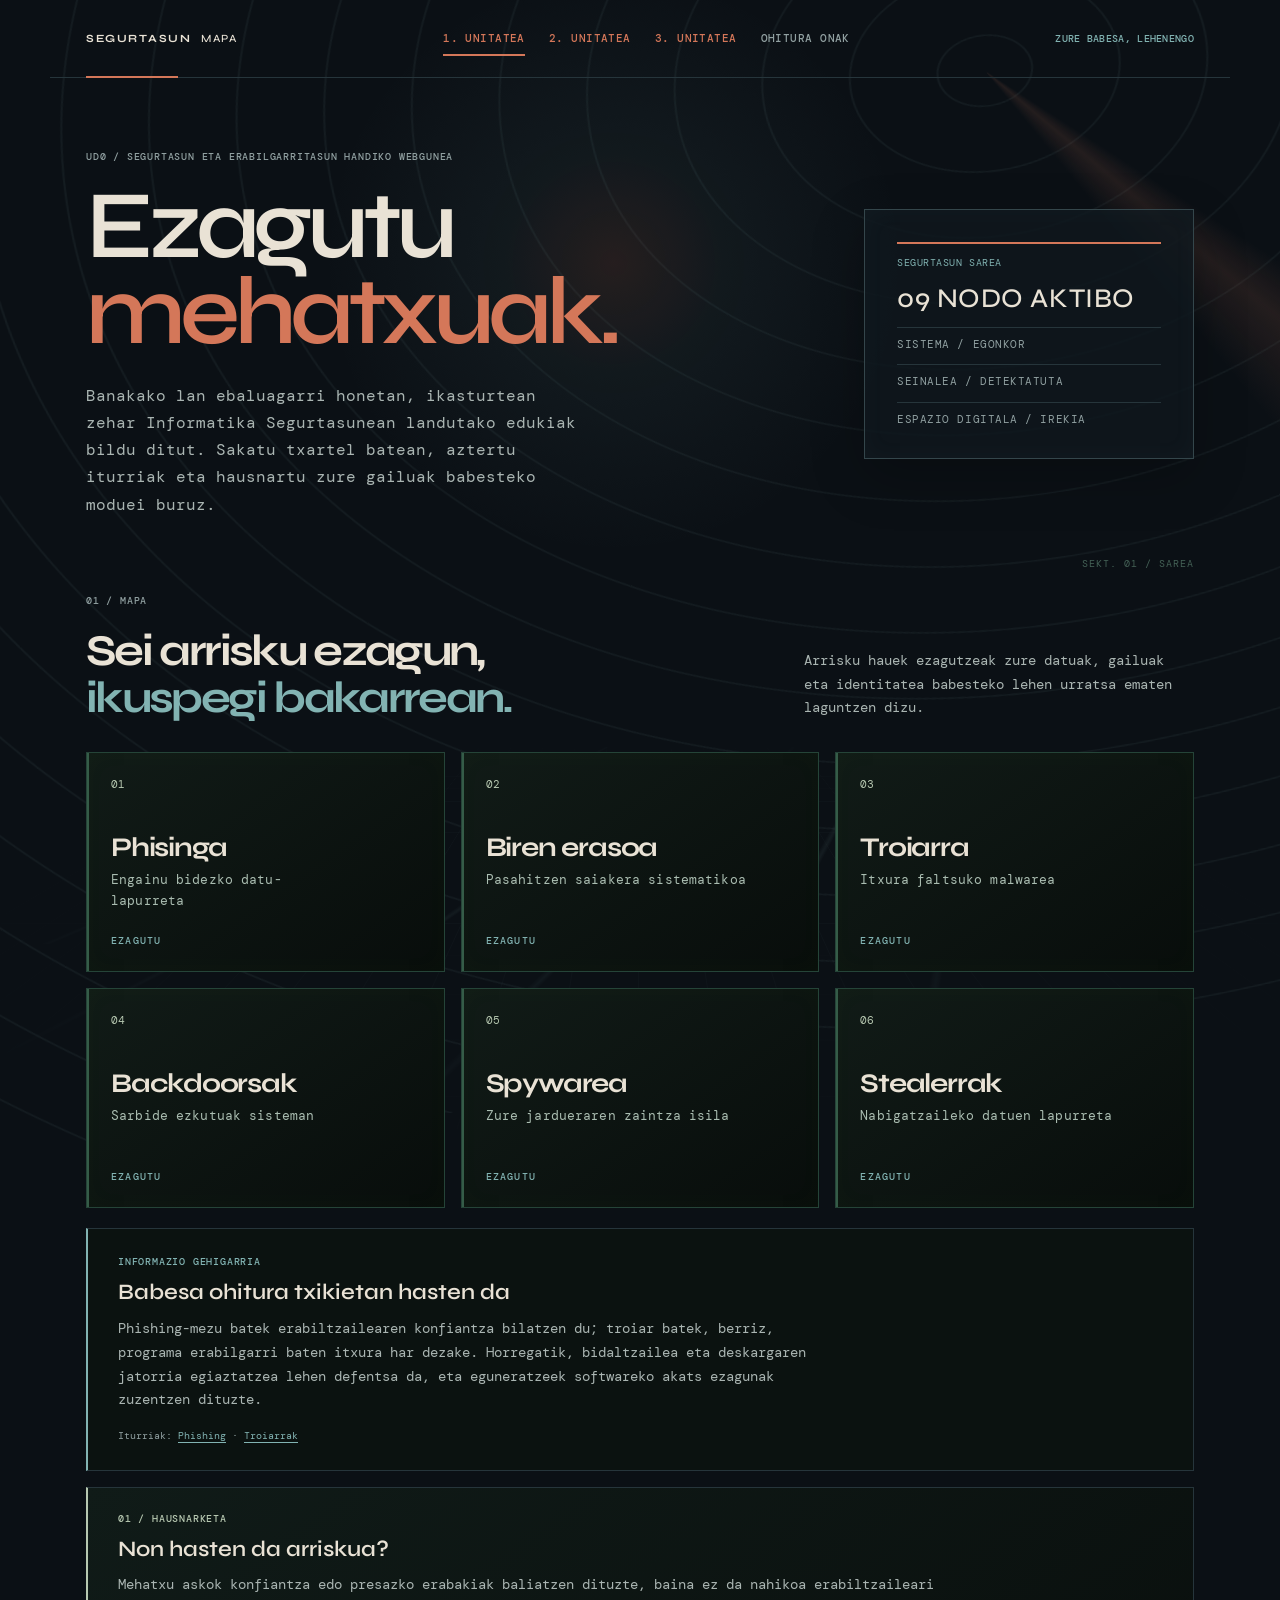
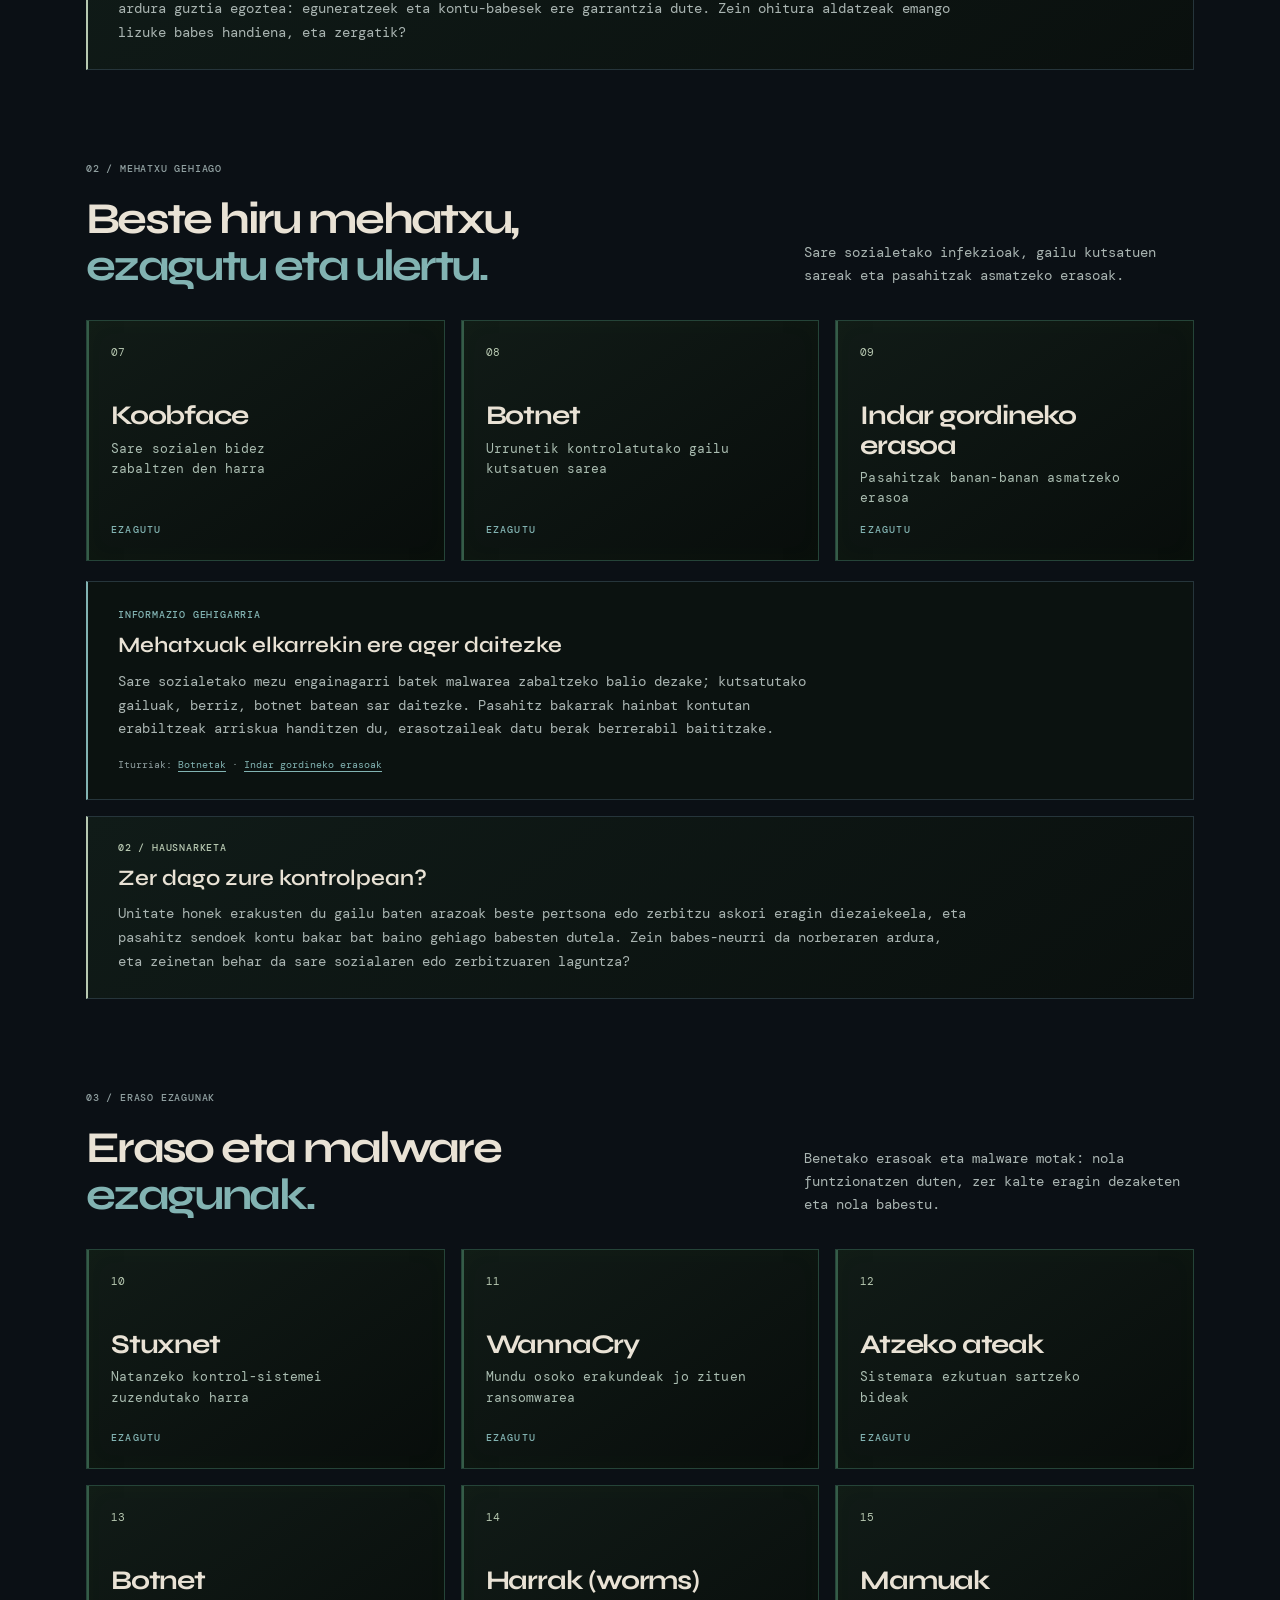
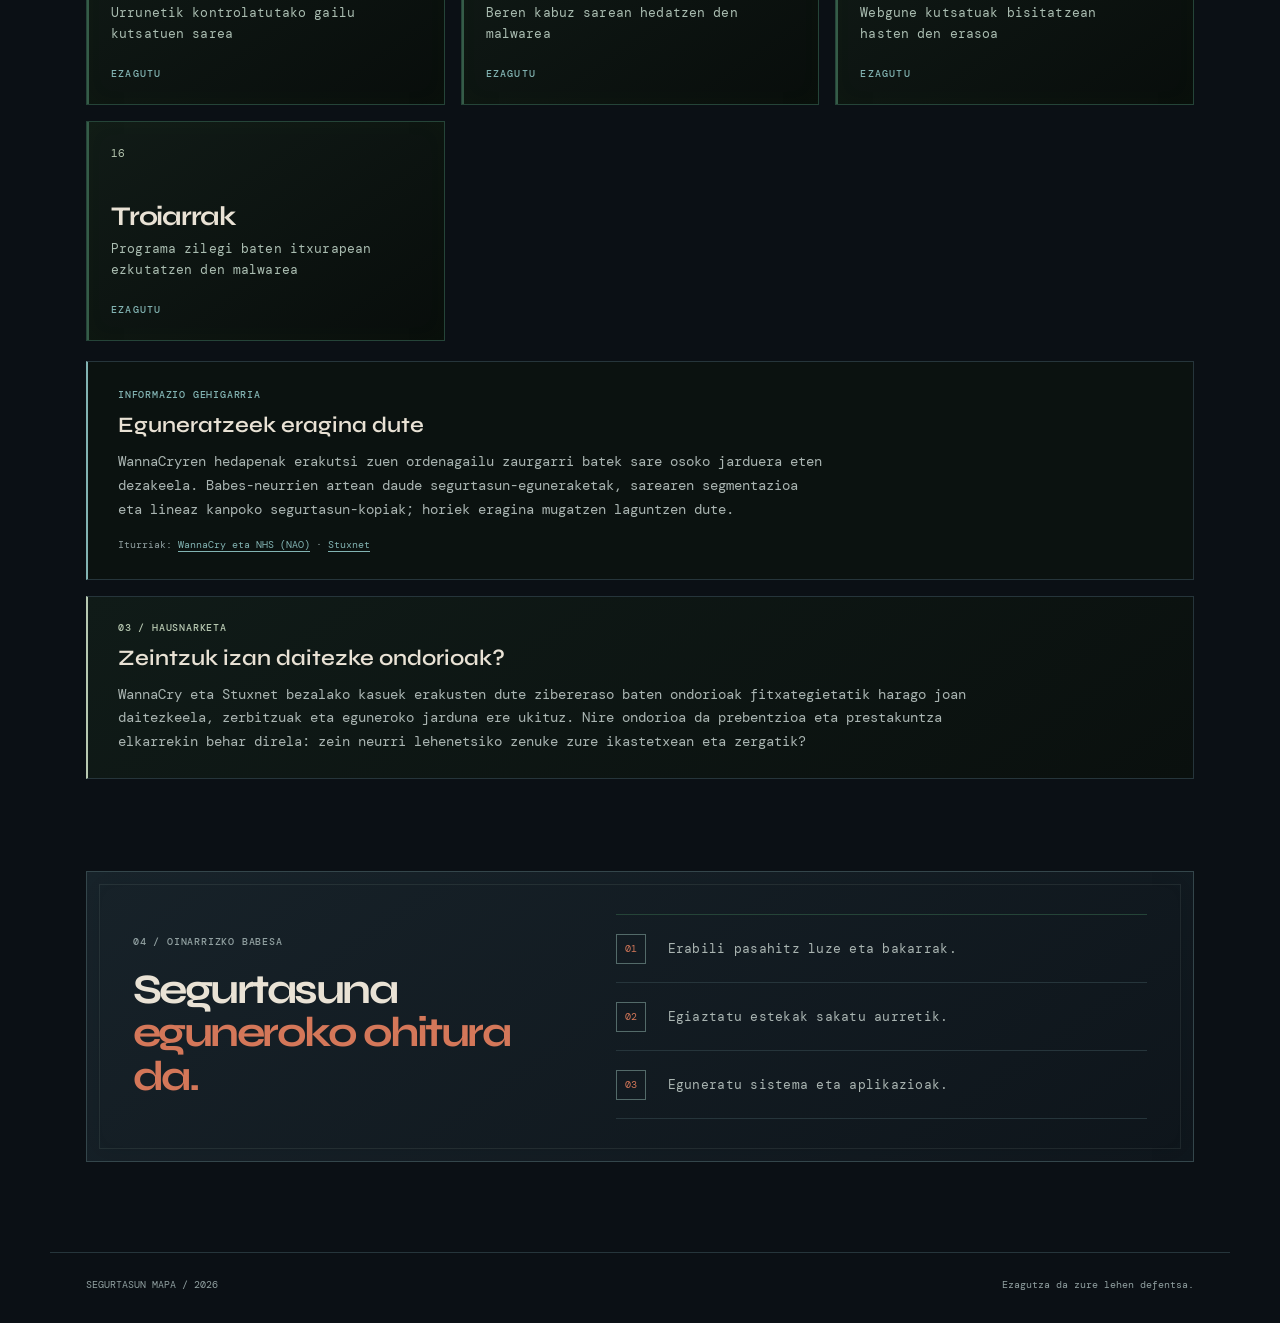
==== commit 10b42da3: "Ugi" ====
--- a/index.html
+++ b/index.html
@@ -3,8 +3,8 @@
 <head>
   <meta charset="utf-8">
   <meta name="viewport" content="width=device-width, initial-scale=1">
-  <meta name="description" content="Zibersegurtasuneko mehatxu nagusien gida bisuala euskaraz.">
-  <title>Segurtasun mapa | Zibermehatxuak</title>
+  <meta name="description" content="UD0: zibersegurtasuneko mehatxuak, gelako jarduerak eta hausnarketak euskaraz.">
+  <title>UD0 | Segurtasun mapa</title>
   <link rel="stylesheet" href="styles.css">
 </head>
 <body class="home-page">
@@ -50,9 +50,9 @@
   <main>
     <section class="hero section-wrap">
       <div class="hero-copy">
-        <p class="eyebrow">ZIBERSEGURTASUNAREN OINARRIAK</p>
+        <p class="eyebrow">UD0 / SEGURTASUN ETA ERABILGARRITASUN HANDIKO WEBGUNEA</p>
         <h1>Ezagutu<br><em>mehatxuak.</em></h1>
-        <p class="hero-intro">Mundu digitalean erne ibiltzeko gida argia. Sakatu txartel batean eta ulertu zer dagoen arrisku bakoitzaren atzean.</p>
+        <p class="hero-intro">Banakako lan ebaluagarri honetan, ikasturtean zehar Informatika Segurtasunean landutako edukiak bildu ditut. Sakatu txartel batean, aztertu iturriak eta hausnartu zure gailuak babesteko moduei buruz.</p>
       </div>
       <div class="hero-console" aria-label="Sistemaren egoera">
         <p>SEGURTASUN SAREA</p>
@@ -103,6 +103,19 @@
           <span class="learn-more">EZAGUTU</span>
         </a>
       </div>
+      <div class="unit-work-grid">
+        <article class="unit-extra">
+          <p class="eyebrow">INFORMAZIO GEHIGARRIA</p>
+          <h3>Babesa ohitura txikietan hasten da</h3>
+          <p>Phishing-mezu batek erabiltzailearen konfiantza bilatzen du; troiar batek, berriz, programa erabilgarri baten itxura har dezake. Horregatik, bidaltzailea eta deskargaren jatorria egiaztatzea lehen defentsa da, eta eguneratzeek softwareko akats ezagunak zuzentzen dituzte.</p>
+          <p class="extra-source">Iturriak: <a href="https://www.malwarebytes.com/phishing" target="_blank" rel="noopener noreferrer">Phishing</a> · <a href="https://www.malwarebytes.com/trojan" target="_blank" rel="noopener noreferrer">Troiarrak</a></p>
+        </article>
+      </div>
+      <aside class="unit-reflection">
+        <p class="eyebrow">01 / HAUSNARKETA</p>
+        <h3>Non hasten da arriskua?</h3>
+        <p>Mehatxu askok konfiantza edo presazko erabakiak baliatzen dituzte, baina ez da nahikoa erabiltzaileari ardura guztia egoztea: eguneratzeek eta kontu-babesek ere garrantzia dute. Zein ohitura aldatzeak emango lizuke babes handiena, eta zergatik?</p>
+      </aside>
     </section>
 
     <section class="threats section-wrap" aria-labelledby="beste-mehatxuak-title">
@@ -130,6 +143,19 @@
           <span class="learn-more">EZAGUTU</span>
         </a>
       </div>
+      <div class="unit-work-grid">
+        <article class="unit-extra">
+          <p class="eyebrow">INFORMAZIO GEHIGARRIA</p>
+          <h3>Mehatxuak elkarrekin ere ager daitezke</h3>
+          <p>Sare sozialetako mezu engainagarri batek malwarea zabaltzeko balio dezake; kutsatutako gailuak, berriz, botnet batean sar daitezke. Pasahitz bakarrak hainbat kontutan erabiltzeak arriskua handitzen du, erasotzaileak datu berak berrerabil baititzake.</p>
+          <p class="extra-source">Iturriak: <a href="https://www.malwarebytes.com/botnet" target="_blank" rel="noopener noreferrer">Botnetak</a> · <a href="https://www.threatdown.com/glossary/what-is-a-brute-force-attack/" target="_blank" rel="noopener noreferrer">Indar gordineko erasoak</a></p>
+        </article>
+      </div>
+      <aside class="unit-reflection">
+        <p class="eyebrow">02 / HAUSNARKETA</p>
+        <h3>Zer dago zure kontrolpean?</h3>
+        <p>Unitate honek erakusten du gailu baten arazoak beste pertsona edo zerbitzu askori eragin diezaiekeela, eta pasahitz sendoek kontu bakar bat baino gehiago babesten dutela. Zein babes-neurri da norberaren ardura, eta zeinetan behar da sare sozialaren edo zerbitzuaren laguntza?</p>
+      </aside>
     </section>
 
     <section class="threats section-wrap" id="hirugarren-unitatea" aria-labelledby="erasoak-title">
@@ -176,8 +202,20 @@
           <h3>Troiarrak</h3><p>Programa zilegi baten itxurapean ezkutatzen den malwarea</p>
           <span class="learn-more">EZAGUTU</span>
         </a>
+      </div>
+      <div class="unit-work-grid">
+        <article class="unit-extra">
+          <p class="eyebrow">INFORMAZIO GEHIGARRIA</p>
+          <h3>Eguneratzeek eragina dute</h3>
+          <p>WannaCryren hedapenak erakutsi zuen ordenagailu zaurgarri batek sare osoko jarduera eten dezakeela. Babes-neurrien artean daude segurtasun-eguneraketak, sarearen segmentazioa eta lineaz kanpoko segurtasun-kopiak; horiek eragina mugatzen laguntzen dute.</p>
+          <p class="extra-source">Iturriak: <a href="https://www.nao.org.uk/reports/investigation-wannacry-cyber-attack-and-the-nhs/" target="_blank" rel="noopener noreferrer">WannaCry eta NHS (NAO)</a> · <a href="https://en.wikipedia.org/wiki/Stuxnet" target="_blank" rel="noopener noreferrer">Stuxnet</a></p>
         </article>
       </div>
+      <aside class="unit-reflection">
+        <p class="eyebrow">03 / HAUSNARKETA</p>
+        <h3>Zeintzuk izan daitezke ondorioak?</h3>
+        <p>WannaCry eta Stuxnet bezalako kasuek erakusten dute zibereraso baten ondorioak fitxategietatik harago joan daitezkeela, zerbitzuak eta eguneroko jarduna ere ukituz. Nire ondorioa da prebentzioa eta prestakuntza elkarrekin behar direla: zein neurri lehenetsiko zenuke zure ikastetxean eta zergatik?</p>
+      </aside>
     </section>
 
     <section class="good-habits section-wrap" id="ohiturak">
--- a/styles.css
+++ b/styles.css
@@ -111,7 +111,30 @@
 .real-example-panel{margin:0 50px 100px;padding:38px 42px;border:1px solid #34464b;border-left:2px solid var(--blue);background:linear-gradient(145deg,#172229,#0e151b);box-shadow:inset 0 0 30px rgba(130,179,178,.025)}
 .real-example-panel .eyebrow{margin-bottom:14px;color:var(--blue)}
 .real-example-panel h2{margin:0 0 14px;font:600 32px/1.05 'Syne',sans-serif;color:var(--ink)}
-.real-example-panel p:last-child{max-width:760px;margin:0;color:#c8d3cd;font-size:14px;line-height:1.65}
+.real-example-panel>p{max-width:760px;margin:0;color:#c8d3cd;font-size:14px;line-height:1.65}
+.example-sources{display:flex;flex-wrap:wrap;gap:10px 18px;align-items:center;margin-top:24px;font:10px 'DM Mono',monospace}
+.example-sources span{color:var(--muted);letter-spacing:.06em}
+.example-sources a{color:var(--blue);text-decoration:underline;text-underline-offset:3px}
+.example-sources a:hover{color:var(--ink)}
+.unit-reflection{margin-top:28px;padding:26px 30px;border:1px solid var(--line);border-left:2px solid var(--lime);background:linear-gradient(145deg,#101b18,#0a100e)}
+.unit-reflection .eyebrow{margin-bottom:12px;color:var(--lime)}
+.unit-reflection h3{margin:0 0 12px;font:600 23px/1.1 'Syne',sans-serif}
+.unit-reflection>p:last-child{max-width:850px;margin:0;color:#aab5b2;font-size:14px;line-height:1.65}
+.unit-work-grid{display:grid;grid-template-columns:repeat(2,minmax(0,1fr));gap:14px;margin-top:28px}
+.unit-extra,.unit-activity{padding:25px 28px;border:1px solid var(--line);background:#0b1210}
+.unit-extra{border-left:2px solid var(--blue)}
+.unit-activity{border-left:2px solid var(--coral)}
+.unit-extra .eyebrow,.unit-activity .eyebrow{margin-bottom:12px}
+.unit-extra .eyebrow{color:var(--blue)}
+.unit-activity .eyebrow{color:var(--coral)}
+.unit-extra h3,.unit-activity h3{margin:0 0 12px;font:600 21px/1.15 'Syne',sans-serif}
+.unit-extra>p:not(.eyebrow):not(.extra-source),.unit-activity>p:not(.eyebrow){margin:0;color:#aab5b2;font-size:13px;line-height:1.65}
+.unit-extra .extra-source{margin:16px 0 0;color:var(--muted);font:10px/1.6 'DM Mono',monospace}
+.unit-extra .extra-source a{color:var(--blue);text-decoration:underline;text-underline-offset:3px}
+.unit-extra .extra-source a:hover{color:var(--ink)}
+.unit-activity strong{color:var(--ink)}
+.unit-activity ol{display:grid;gap:7px;margin:14px 0 0;padding-left:20px;color:#aab5b2;font-size:13px;line-height:1.55}
+@media(max-width:800px){.unit-work-grid{grid-template-columns:1fr}.unit-extra,.unit-activity{padding:23px}}
 @media(max-width:800px){.real-example-panel{margin:0 28px 70px;padding:30px 25px}.real-example-panel h2{font-size:27px}}
 .detail-case{display:grid;grid-template-columns:78px 1fr;column-gap:18px;row-gap:9px;width:min(430px,100%);padding:24px;border:1px solid #34464b;background:rgba(15,24,30,.9);box-shadow:0 18px 50px rgba(0,0,0,.22),inset 0 0 25px rgba(130,179,178,.035);font:11px/1.45 'DM Mono',monospace;color:#aab5b2}
 .detail-case .case-visual{grid-row:span 3;display:flex;flex-direction:column;justify-content:space-between;align-items:center;min-height:108px;padding:10px 5px;border:1px solid var(--coral);background:linear-gradient(160deg,rgba(212,119,89,.18),rgba(130,179,178,.06))}
@@ -120,6 +143,7 @@
 .detail-case p{margin:0;color:var(--coral);font-size:10px;letter-spacing:.08em}
 .detail-case h2{margin:0;font:600 22px/1.05 'Syne',sans-serif;color:var(--ink)}
 .detail-case>span{color:#c8d3cd;font-size:11px;line-height:1.55}
+.detail-case .example-sources{grid-column:2;margin-top:8px;gap:8px 12px;font-size:9px}
 @media(max-width:800px){.detail-case{margin-top:35px;width:100%}}
 .attack-unit{padding-bottom:125px}
 .attack-grid{display:grid;grid-template-columns:repeat(2,minmax(0,1fr));gap:16px}
@@ -133,3 +157,128 @@
 .attack-source{display:inline-block;margin-top:24px;color:var(--blue);font:10px 'DM Mono',monospace;line-height:1.5}
 .attack-source:hover{color:var(--ink);text-decoration:underline}
 @media(max-width:800px){.attack-grid{grid-template-columns:1fr}.attack-case{padding:28px}}
+
+/* Consistent layout for unit overview and threat detail pages. */
+.section-wrap{max-width:1180px;padding-right:36px;padding-left:36px}
+.site-header{max-width:1180px;height:78px;padding-right:36px;padding-left:36px}
+.site-header::after{left:36px}
+.top-nav{gap:24px}
+.hero{max-width:1180px;min-height:460px;padding-top:72px;padding-bottom:76px;gap:48px}
+.hero::after{right:36px;bottom:24px}
+.hero-copy{max-width:620px}
+.hero h1{font-size:clamp(64px,7.5vw,104px);line-height:.9;letter-spacing:-.065em}
+.hero-intro{max-width:500px;margin-top:26px;font-size:16px;line-height:1.7}
+.hero-console{flex:0 0 330px;width:auto;margin:0;transform:none}
+.threats{padding-bottom:92px}
+.section-heading{gap:32px;margin-bottom:30px}
+.section-heading h2{font-size:clamp(34px,4vw,44px);line-height:1.08}
+.heading-note{max-width:390px;font-size:14px;line-height:1.65}
+.threat-grid{grid-template-columns:repeat(3,minmax(0,1fr));grid-auto-rows:auto;gap:16px}
+.threat-card,.threat-card:nth-child(1),.threat-card:nth-child(2),.threat-card:nth-child(5),.threat-card:nth-child(6){grid-column:auto;grid-row:auto;min-width:0;min-height:220px;padding:24px;background:linear-gradient(145deg,#111b17,#080d0b);color:var(--ink);border:1px solid #254438;box-shadow:inset 0 0 26px rgba(140,255,0,.025)}
+.threat-card::before{inset:0;border:0;border-left:2px solid #355c48}
+.threat-card::after{content:none}
+.threat-card:nth-child(1) h3,.threat-card h3{margin:42px 0 8px;font-size:27px;line-height:1.1;color:var(--ink)}
+.threat-card p,.card-dark p{max-width:34ch;color:#aabdb1;opacity:1;font-size:13px;line-height:1.55}
+.card-number{color:var(--lime)}
+.learn-more{padding-top:14px;color:var(--blue)}
+.threat-card:hover{transform:translateY(-3px);background:linear-gradient(145deg,#17261f,#0b120f);border-color:#426c55;box-shadow:0 12px 24px rgba(0,0,0,.22)}
+.unit-work-grid{grid-template-columns:minmax(0,1fr);margin-top:20px}
+.unit-extra{max-width:100%;padding:26px 30px}
+.unit-extra h3,.unit-activity h3{font-size:22px}
+.unit-extra>p:not(.eyebrow):not(.extra-source){max-width:88ch;font-size:14px;line-height:1.7}
+.unit-reflection{margin-top:16px;padding:24px 30px}
+.unit-reflection h3{font-size:22px}
+.unit-reflection>p:last-child{font-size:14px;line-height:1.7}
+.good-habits{padding-bottom:90px}
+.habits-panel{grid-template-columns:minmax(0,.9fr) minmax(0,1.1fr);gap:48px;min-height:0;padding:42px 46px}
+.habits-panel h2{font-size:clamp(32px,4vw,42px)}
+.site-footer{max-width:1180px}
+
+.detail-main{max-width:1180px;padding-top:34px;padding-bottom:72px}
+.back-link{display:inline-flex;padding:10px 0;font-size:11px}
+.detail-hero{min-height:0;margin-top:22px;padding:38px 42px;gap:32px;align-items:stretch}
+.detail-title{flex:1;align-self:center;min-width:0}
+.detail-title h1{font-size:clamp(54px,7vw,88px);line-height:.94;overflow-wrap:anywhere}
+.detail-title p:last-child{max-width:480px;font-size:16px;line-height:1.65}
+.detail-case{display:grid;flex:0 1 390px;grid-template-columns:78px minmax(0,1fr);column-gap:18px;row-gap:9px;align-content:center;align-items:start;width:auto;min-width:0;padding:24px;border:1px solid #34464b;background:rgba(15,24,30,.9);box-shadow:0 18px 50px rgba(0,0,0,.22),inset 0 0 25px rgba(130,179,178,.035);font:11px/1.45 'DM Mono',monospace;color:#aab5b2}
+.detail-case .case-visual{grid-row:span 3;display:flex;flex-direction:column;justify-content:space-between;align-items:center;min-height:108px;padding:10px 5px;border:1px solid var(--coral);background:linear-gradient(160deg,rgba(212,119,89,.18),rgba(130,179,178,.06))}
+.case-visual strong{font:600 25px/1 'Syne',sans-serif;color:var(--ink)}
+.case-visual span{font-size:10px;color:var(--coral)}
+.detail-case p{color:var(--coral);font-size:10px;letter-spacing:.08em}
+.detail-case h2{font-size:21px;line-height:1.2}
+.detail-case>span{font:11px/1.55 'DM Mono',monospace;color:#c8d3cd}
+.detail-case .example-sources{display:flex;grid-column:2;gap:8px 12px;margin-top:8px;font-size:9px;line-height:1.5}
+.detail-case .example-sources span{flex-basis:100%}
+.detail-grid{grid-template-columns:minmax(0,.9fr) minmax(0,1.1fr);max-width:1100px;margin:0 auto;padding:48px 36px;gap:26px;align-items:start}
+.definition-block{position:relative;padding:30px;border:1px solid #254438;border-left:2px solid var(--lime);background:linear-gradient(145deg,#111b17,#080d0b)}
+.definition-block .eyebrow{margin-bottom:18px;color:var(--lime)}
+.definition-block h2{margin:0 0 20px;font-size:clamp(38px,4vw,48px);line-height:1;letter-spacing:-.045em}
+.definition-block>p:last-child{max-width:55ch;margin:0;color:#c1d0c6;font-size:16px;line-height:1.8}
+.info-stack{gap:12px}
+.info-card,.signs-card{padding:22px 25px;border:1px solid #254438;border-left:2px solid #355c48;background:linear-gradient(145deg,#111b17,#080d0b)}
+.info-card h3{margin:0 0 14px;font-size:19px;line-height:1.25}
+.info-card .eyebrow{margin:0 0 12px}
+.info-card ol,.info-card ul{padding-left:20px;color:#b4c5ba;font-size:14px;line-height:1.7}
+.signs-card{background:linear-gradient(145deg,#10251c,#09130e);border-color:#28543e}
+.signs-card ul{color:#c1d0c6}
+.protect-banner{margin:0 36px;padding:30px 34px;gap:0}
+.protect-banner h2{font-size:30px}
+.protect-banner p:last-child{font-size:15px;line-height:1.7}
+.real-example-panel{margin:20px 36px 0;padding:28px 32px}
+.real-example-panel h2{font-size:27px}
+.real-example-panel>p{font-size:15px;line-height:1.7}
+.detail-page .site-footer{margin-top:0}
+
+@media(max-width:800px){
+  .section-wrap{padding-right:24px;padding-left:24px}
+  .site-header{height:auto;min-height:72px;padding:14px 24px;gap:20px}
+  .site-header::after{left:24px}
+  .top-nav{gap:13px}
+  .hero{padding-top:56px;padding-bottom:56px;gap:28px}
+  .hero::after{right:24px;bottom:12px}
+  .hero-console{flex:1 1 auto;width:100%;max-width:420px}
+  .section-heading{display:flex;align-items:flex-start;flex-direction:column;gap:12px}
+  .heading-note{max-width:600px;margin:0}
+  .threat-grid{grid-template-columns:repeat(2,minmax(0,1fr));gap:12px}
+  .threat-card,.threat-card:nth-child(1),.threat-card:nth-child(2),.threat-card:nth-child(5),.threat-card:nth-child(6){min-height:205px;padding:20px}
+  .threat-card:nth-child(1) h3,.threat-card h3{margin-top:36px;font-size:24px}
+  .detail-main{padding-top:24px}
+  .detail-hero{padding:28px;flex-direction:column}
+  .detail-title h1{font-size:clamp(50px,12vw,76px)}
+  .detail-case{flex:1 1 auto;width:100%}
+  .detail-grid{grid-template-columns:1fr;padding:34px 0;gap:16px}
+  .definition-block{padding:25px}
+  .info-stack{gap:10px}
+  .protect-banner{margin:0;padding:26px}
+  .real-example-panel{margin:14px 0 0;padding:25px}
+  .habits-panel{display:block;padding:34px 28px}
+  .habit-list{margin-top:25px}
+}
+@media(max-width:520px){
+  .section-wrap{padding-right:18px;padding-left:18px}
+  .site-header{padding-right:18px;padding-left:18px}
+  .site-header::after{left:18px}
+  .top-nav{gap:10px;font-size:9px}
+  .hero{padding-top:44px}
+  .hero h1{font-size:clamp(56px,15vw,70px)}
+  .hero-intro{font-size:14px;line-height:1.7}
+  .hero-console{padding:22px}
+  .threat-grid{grid-template-columns:1fr}
+  .threat-card,.threat-card:nth-child(1),.threat-card:nth-child(2),.threat-card:nth-child(5),.threat-card:nth-child(6){min-height:175px}
+  .threat-card:nth-child(1) h3,.threat-card h3{margin-top:30px;font-size:25px}
+  .unit-extra,.unit-reflection{padding:21px}
+  .detail-hero{padding:23px}
+  .detail-case{padding:20px}
+  .detail-grid{padding:26px 0}
+  .definition-block{padding:22px}
+  .definition-block>p:last-child{font-size:15px}
+  .protect-banner,.real-example-panel{padding:22px}
+  .real-example-panel{margin-right:0;margin-left:0}
+  .site-footer{gap:12px;font-size:9px}
+}
+
+@media(max-width:800px){
+  .site-header{flex-wrap:wrap;justify-content:space-between}
+  .top-nav{width:100%;justify-content:space-between;gap:8px}
+  .nav-threats>a{white-space:nowrap;font-size:9px}
+}
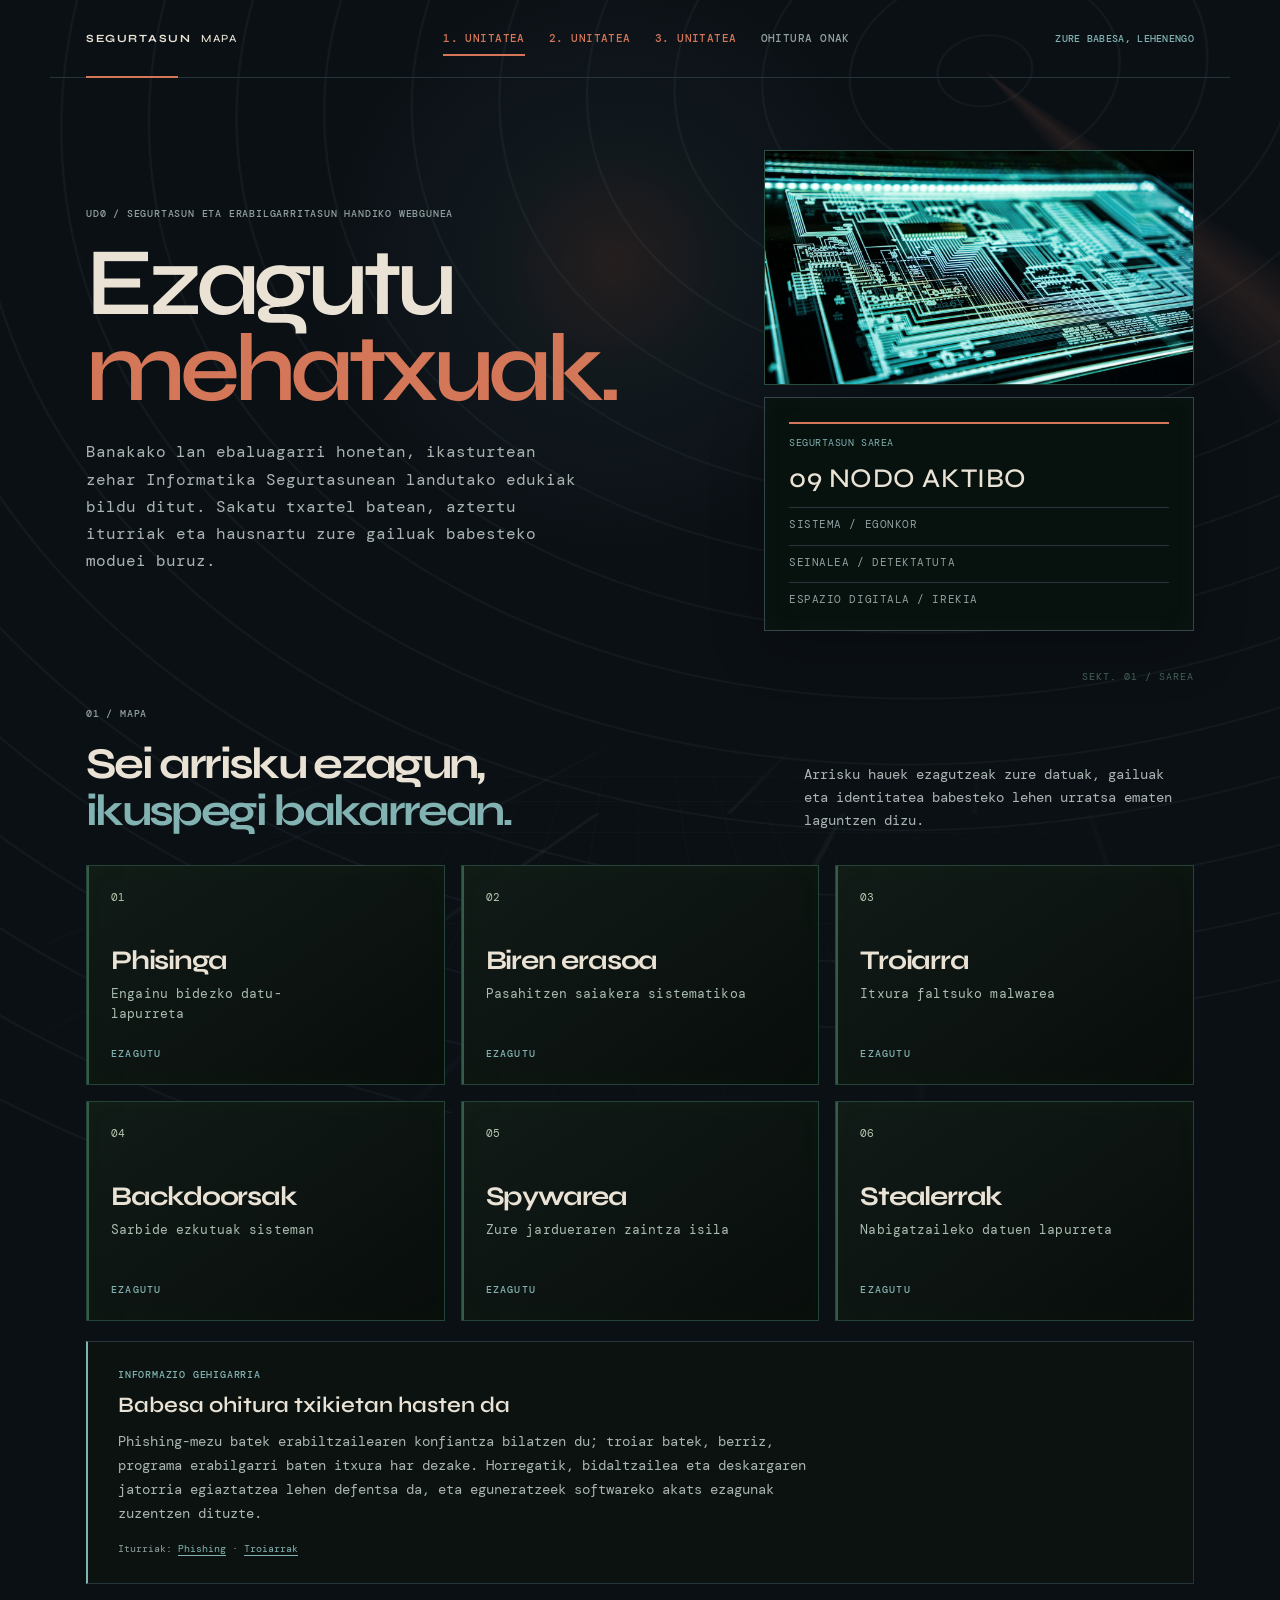
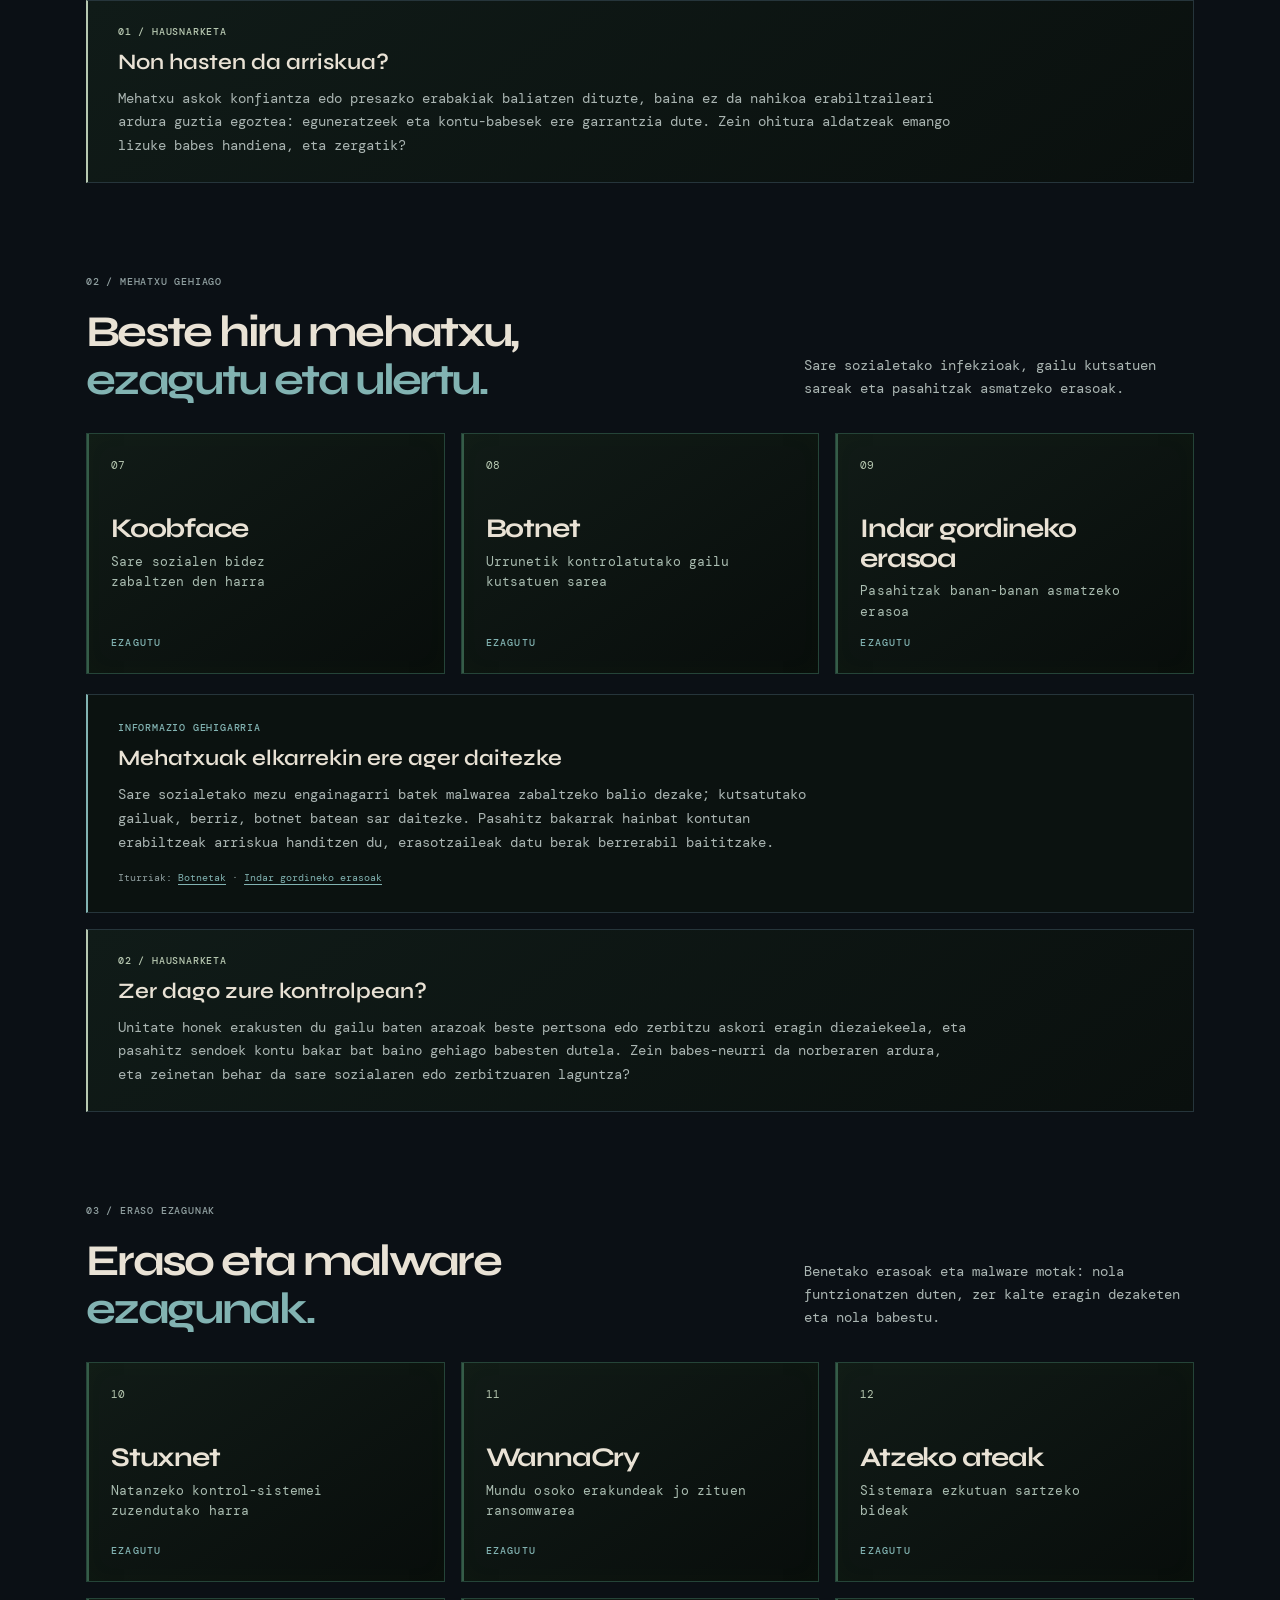
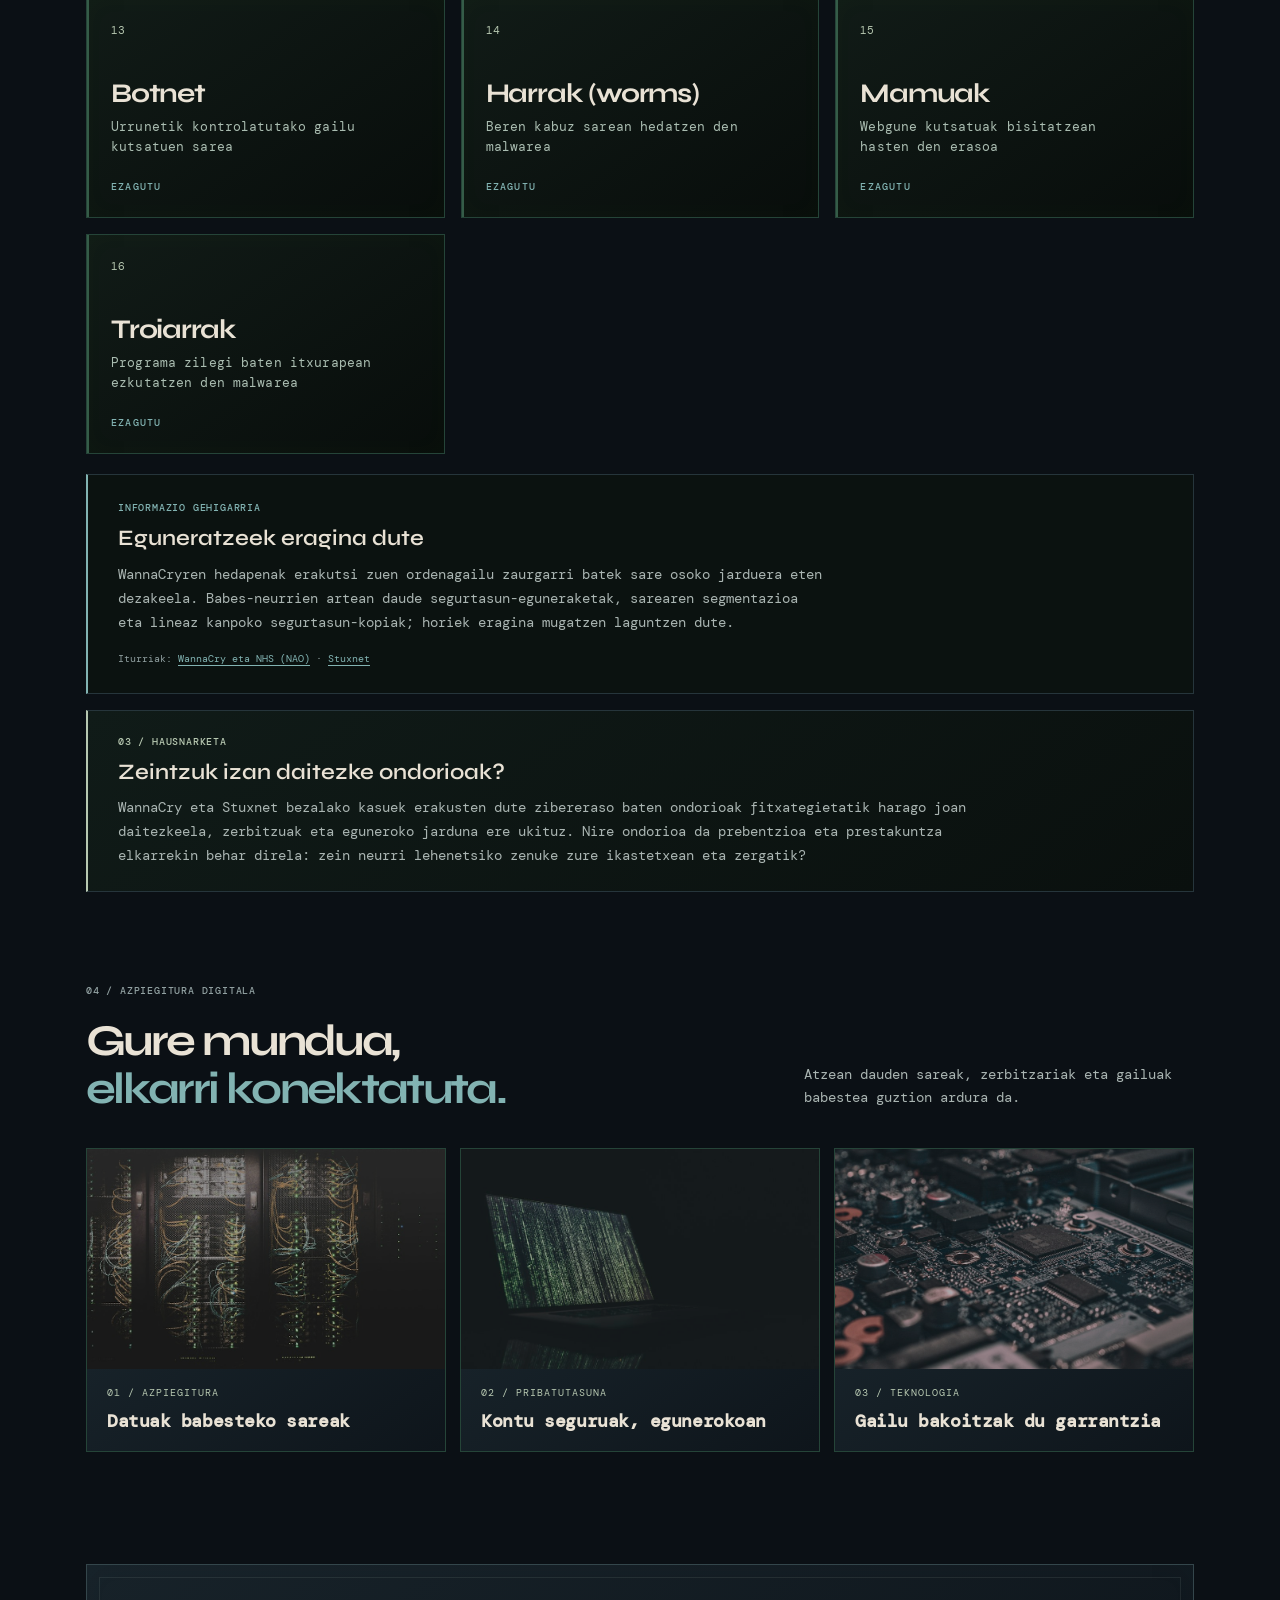
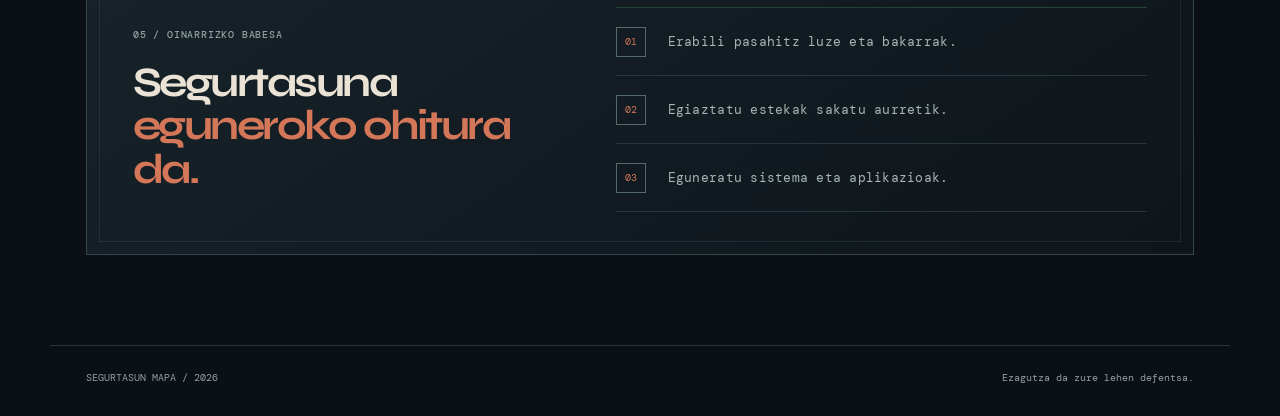
==== commit a0426118: "Ugi" ====
--- a/index.html
+++ b/index.html
@@ -54,12 +54,15 @@
         <h1>Ezagutu<br><em>mehatxuak.</em></h1>
         <p class="hero-intro">Banakako lan ebaluagarri honetan, ikasturtean zehar Informatika Segurtasunean landutako edukiak bildu ditut. Sakatu txartel batean, aztertu iturriak eta hausnartu zure gailuak babesteko moduei buruz.</p>
       </div>
-      <div class="hero-console" aria-label="Sistemaren egoera">
-        <p>SEGURTASUN SAREA</p>
-        <strong>09 NODO AKTIBO</strong>
-        <span>SISTEMA / EGONKOR</span>
-        <span>SEINALEA / DETEKTATUTA</span>
-        <span>ESPAZIO DIGITALA / IREKIA</span>
+      <div class="hero-visual">
+        <img src="images/cybersecurity-hero.jpg" alt="Argi urdinezko zirkuitu elektroniko baten xehetasuna" fetchpriority="high">
+        <div class="hero-console" aria-label="Sistemaren egoera">
+          <p>SEGURTASUN SAREA</p>
+          <strong>09 NODO AKTIBO</strong>
+          <span>SISTEMA / EGONKOR</span>
+          <span>SEINALEA / DETEKTATUTA</span>
+          <span>ESPAZIO DIGITALA / IREKIA</span>
+        </div>
       </div>
     </section>
 
@@ -218,9 +221,33 @@
       </aside>
     </section>
 
+    <section class="photo-story section-wrap" aria-labelledby="photo-story-title">
+      <div class="section-heading">
+        <div>
+          <p class="eyebrow">04 / AZPIEGITURA DIGITALA</p>
+          <h2 id="photo-story-title">Gure mundua,<br><span>elkarri konektatuta.</span></h2>
+        </div>
+        <p class="heading-note">Atzean dauden sareak, zerbitzariak eta gailuak babestea guztion ardura da.</p>
+      </div>
+      <div class="photo-grid">
+        <figure class="photo-card">
+          <img src="images/data-center.jpg" alt="Datu-zentro bateko zerbitzari-armairuak" loading="lazy" decoding="async">
+          <figcaption><span>01 / AZPIEGITURA</span><strong>Datuak babesteko sareak</strong></figcaption>
+        </figure>
+        <figure class="photo-card">
+          <img src="images/secure-workspace.jpg" alt="Kode argiztatu bat duen ordenagailu eramangarria" loading="lazy" decoding="async">
+          <figcaption><span>02 / PRIBATUTASUNA</span><strong>Kontu seguruak, egunerokoan</strong></figcaption>
+        </figure>
+        <figure class="photo-card">
+          <img src="images/circuit-board.jpg" alt="Osagai elektronikoak dituen zirkuitu-plaka" loading="lazy" decoding="async">
+          <figcaption><span>03 / TEKNOLOGIA</span><strong>Gailu bakoitzak du garrantzia</strong></figcaption>
+        </figure>
+      </div>
+    </section>
+
     <section class="good-habits section-wrap" id="ohiturak">
       <div class="habits-panel">
-        <div><p class="eyebrow">04 / OINARRIZKO BABESA</p><h2>Segurtasuna<br><em>eguneroko ohitura da.</em></h2></div>
+        <div><p class="eyebrow">05 / OINARRIZKO BABESA</p><h2>Segurtasuna<br><em>eguneroko ohitura da.</em></h2></div>
         <div class="habit-list">
           <div class="habit"><strong>01</strong><span>Erabili pasahitz luze eta bakarrak.</span></div>
           <div class="habit"><strong>02</strong><span>Egiaztatu estekak sakatu aurretik.</span></div>
--- a/styles.css
+++ b/styles.css
@@ -282,3 +282,66 @@
   .top-nav{width:100%;justify-content:space-between;gap:8px}
   .nav-threats>a{white-space:nowrap;font-size:9px}
 }
+
+.hero-visual{position:relative;flex:0 1 430px;width:min(42%,430px);height:350px;margin-right:4%;border:1px solid #235140;isolation:isolate}
+.hero-visual>img{display:block;width:100%;height:100%;object-fit:cover;filter:saturate(.82)}
+.hero-visual::after{content:"";position:absolute;inset:0;background:linear-gradient(180deg,rgba(5,8,7,.04),rgba(5,8,7,.36));pointer-events:none}
+.hero-visual .hero-console{position:absolute;z-index:1;right:-20px;bottom:18px;width:310px;margin:0;padding:24px;transform:none;background:rgba(7,18,14,.9);backdrop-filter:blur(10px)}
+.photo-story{padding-bottom:112px}
+.photo-story .section-heading{margin-bottom:36px}
+.photo-grid{display:grid;grid-template-columns:repeat(3,minmax(0,1fr));gap:14px}
+.photo-card{position:relative;min-width:0;height:300px;margin:0;overflow:hidden;border:1px solid #254438;background:#0b120f}
+.photo-card img{display:block;width:100%;height:100%;object-fit:cover;filter:brightness(.72) saturate(.78);transition:transform .5s ease,filter .5s ease}
+.photo-card::after{content:"";position:absolute;inset:0;background:linear-gradient(180deg,transparent 30%,rgba(3,9,6,.88))}
+.photo-card:hover img{transform:scale(1.045);filter:brightness(.9) saturate(.95)}
+.photo-card figcaption{position:absolute;z-index:1;right:22px;bottom:21px;left:22px;display:grid;gap:8px}
+.photo-card figcaption span{color:var(--lime);font:10px 'DM Mono',monospace;letter-spacing:.1em}
+.photo-card figcaption strong{color:var(--ink);font-size:18px;letter-spacing:-.025em}
+@media(max-width:800px){
+  .hero-visual{width:100%;max-width:500px;height:320px;margin:34px auto 0}
+  .hero-visual .hero-console{width:min(310px,calc(100% - 24px));right:12px;bottom:12px}
+  .photo-grid{grid-template-columns:repeat(2,minmax(0,1fr))}
+  .photo-card:last-child{grid-column:span 2}
+}
+@media(max-width:520px){
+  .hero-visual{height:280px}
+  .hero-visual .hero-console{padding:20px}
+  .photo-story{padding-bottom:82px}
+  .photo-grid{grid-template-columns:1fr}
+  .photo-card,.photo-card:last-child{grid-column:auto;height:250px}
+  .photo-card figcaption{right:18px;bottom:18px;left:18px}
+}
+
+.hero{gap:clamp(24px,4vw,56px)}
+.hero-copy{flex:1 1 0;min-width:0}
+.hero-visual{display:flex;flex:0 1 430px;flex-direction:column;gap:12px;width:40%;height:auto;margin-right:0;border:0}
+.hero-visual::after{content:none}
+.hero-visual>img{height:235px;border:1px solid #235140}
+.hero-visual .hero-console{position:static;flex:none;width:100%;margin:0;padding:24px;transform:none}
+.photo-card{display:flex;height:auto;flex-direction:column}
+.photo-card::after{content:none}
+.photo-card img{flex:none;height:220px}
+.photo-card figcaption{position:static;min-height:82px;padding:17px 20px;background:linear-gradient(145deg,#172229,#0e151b)}
+.definition-block>p:not(.eyebrow){max-width:55ch;margin:0;color:#c1d0c6;font-size:16px;line-height:1.8}
+.definition-photo{margin:26px 0 0;overflow:hidden;border:1px solid #34464b;background:#0b120f}
+.definition-photo img{display:block;width:100%;height:220px;object-fit:cover;filter:brightness(.82) saturate(.8)}
+.definition-photo figcaption{padding:12px 15px;border-top:1px solid #34464b;color:var(--coral);font:10px 'DM Mono',monospace;letter-spacing:.08em}
+.hero-visual .hero-console{max-width:none}
+@media(max-width:800px){
+  .hero-visual{width:100%;max-width:500px;height:auto;margin:0 auto}
+  .hero-visual>img{height:240px}
+  .photo-card img{height:200px}
+}
+@media(max-width:520px){
+  .hero-visual{height:auto}
+  .hero-visual>img{height:205px}
+  .hero-visual .hero-console{padding:20px}
+  .photo-card,.photo-card:last-child{height:auto}
+  .photo-card img{height:205px}
+  .definition-photo img{height:185px}
+}
+@media(max-width:950px){
+  .hero{display:block}
+  .hero-copy{max-width:650px}
+  .hero-visual{width:100%;max-width:520px;margin:36px auto 0}
+}
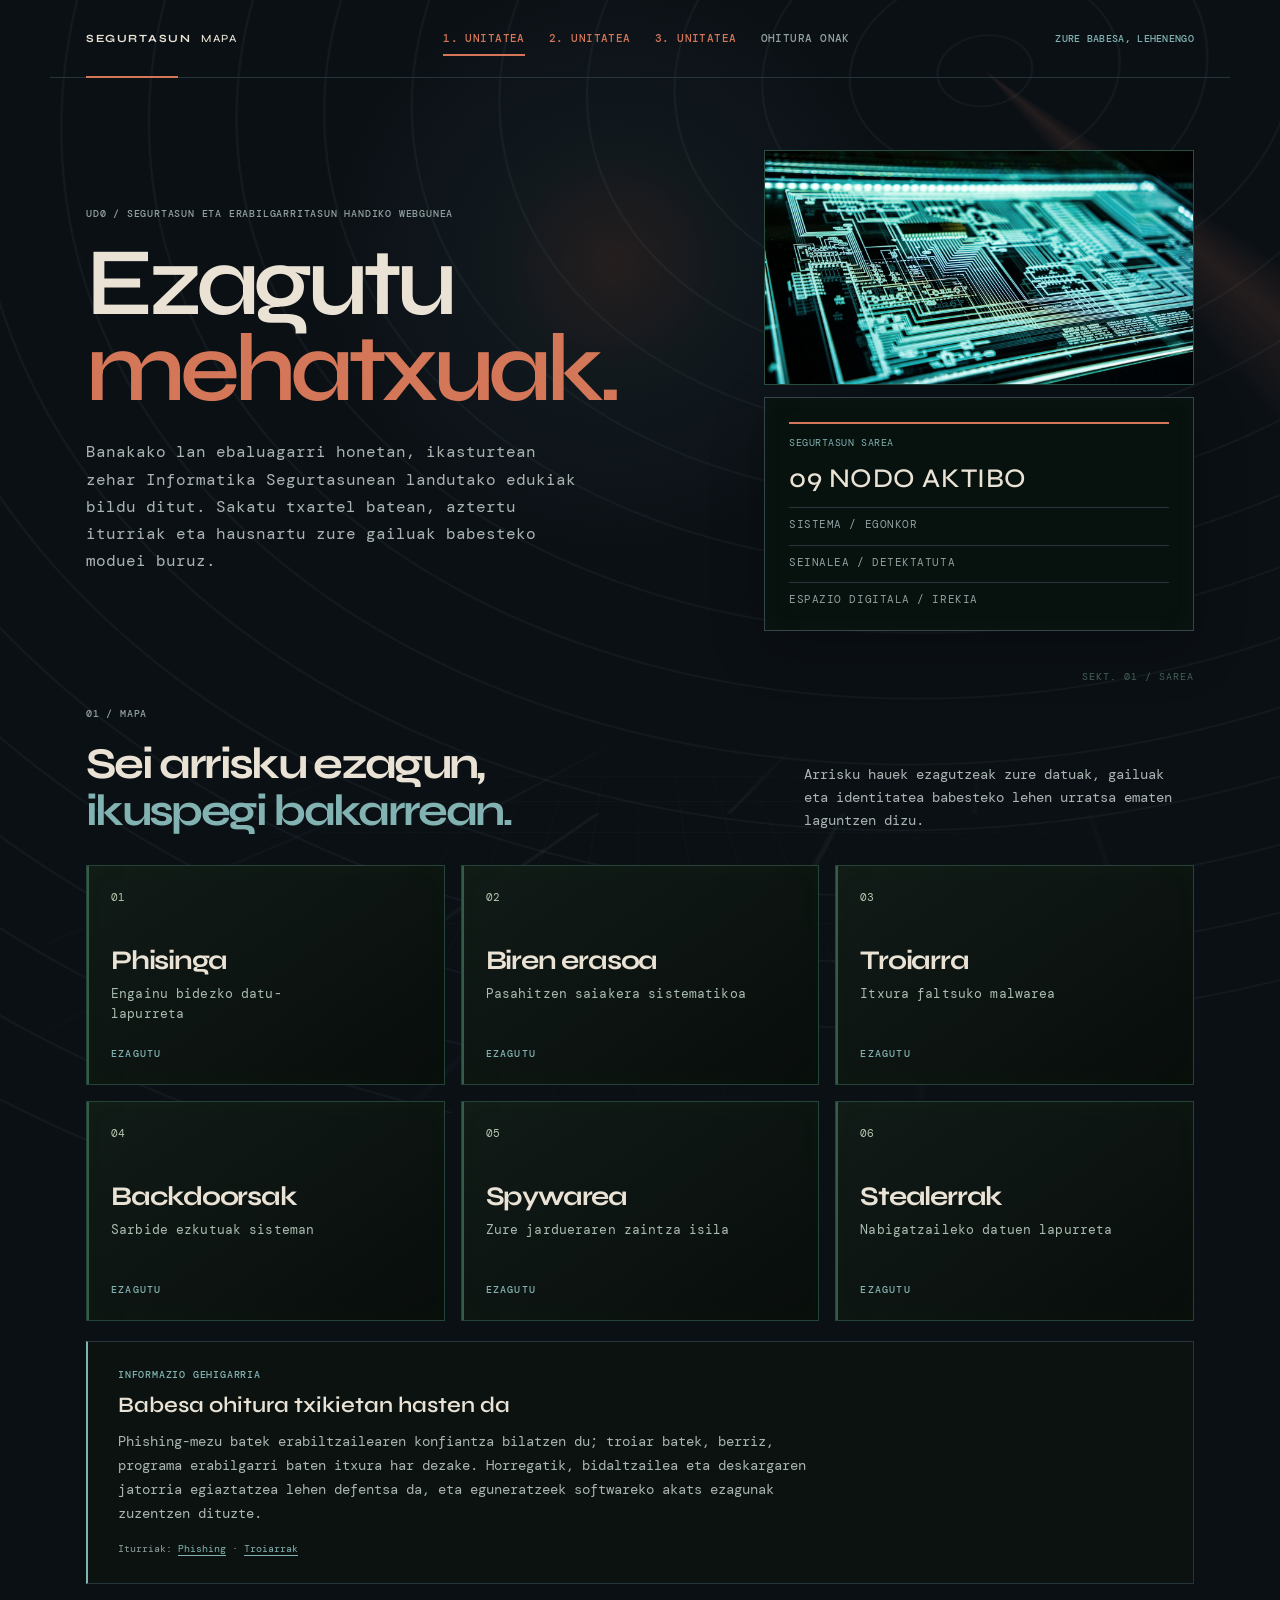
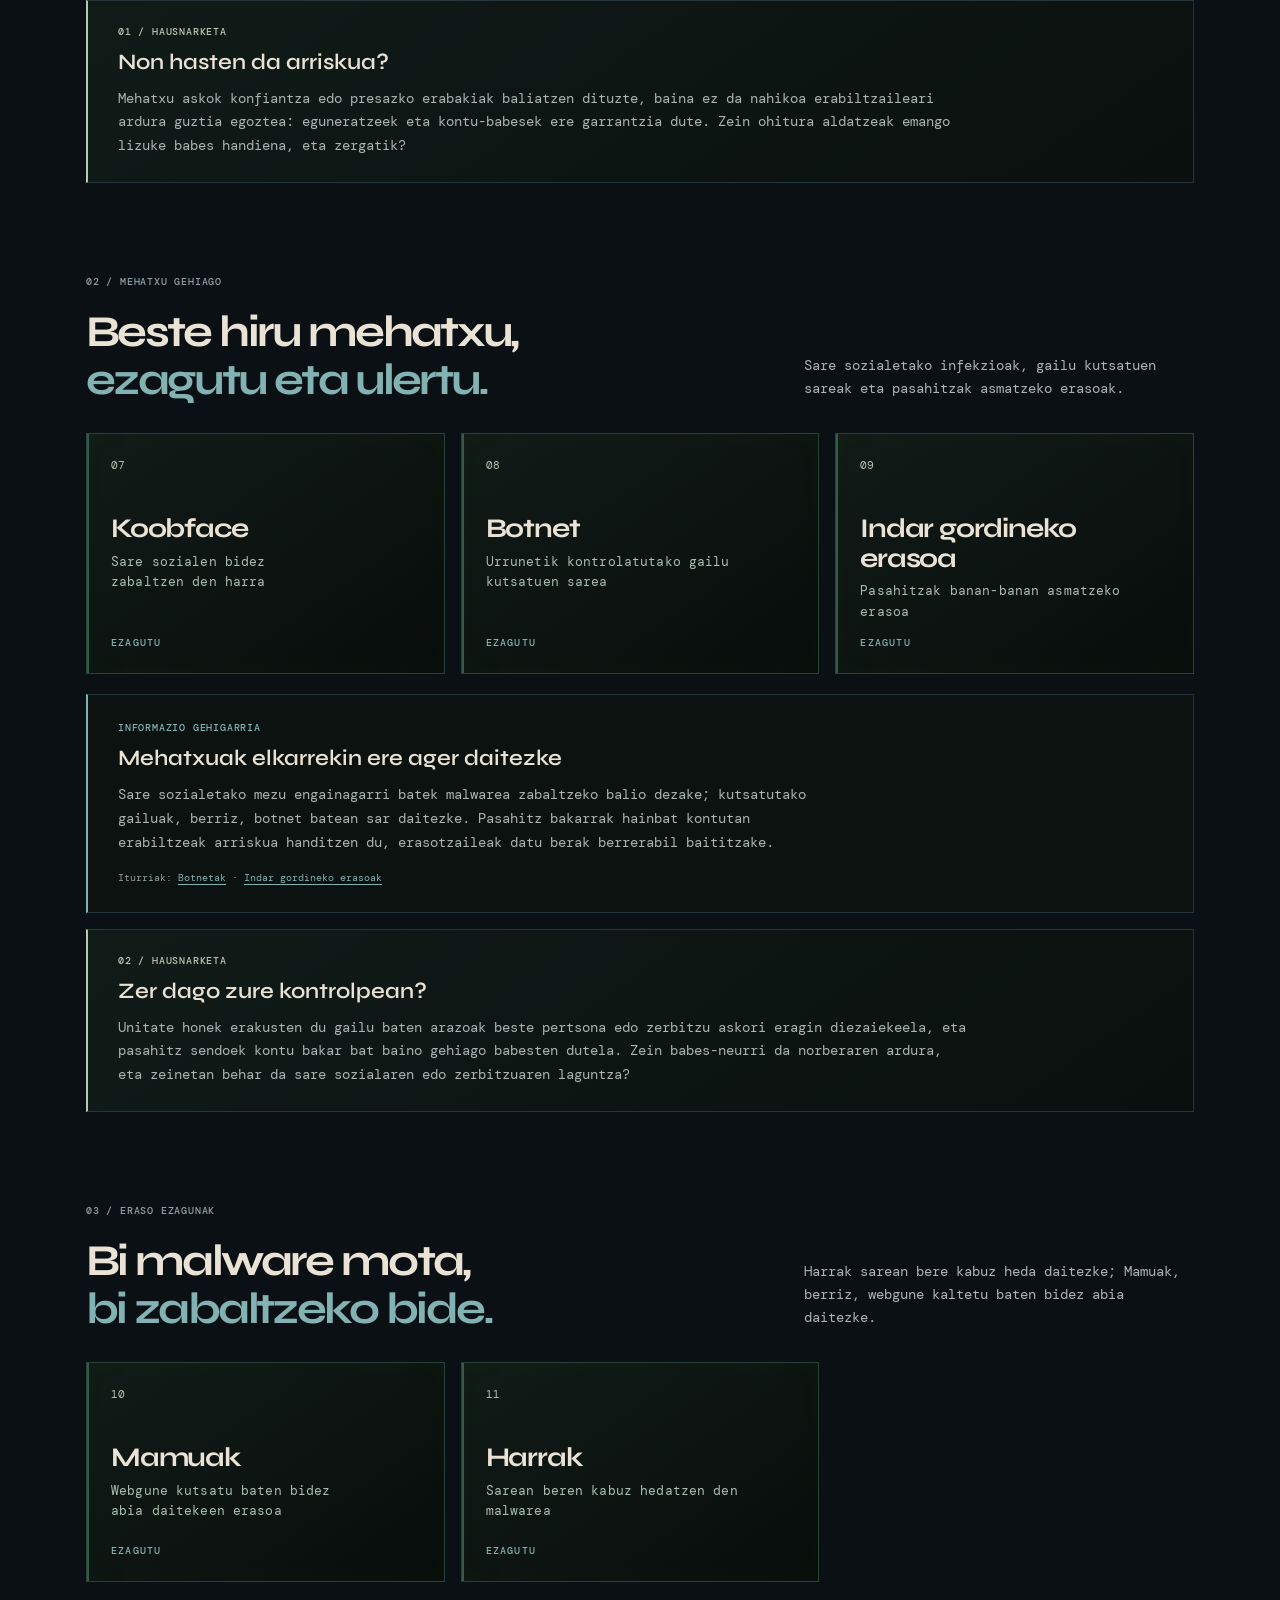
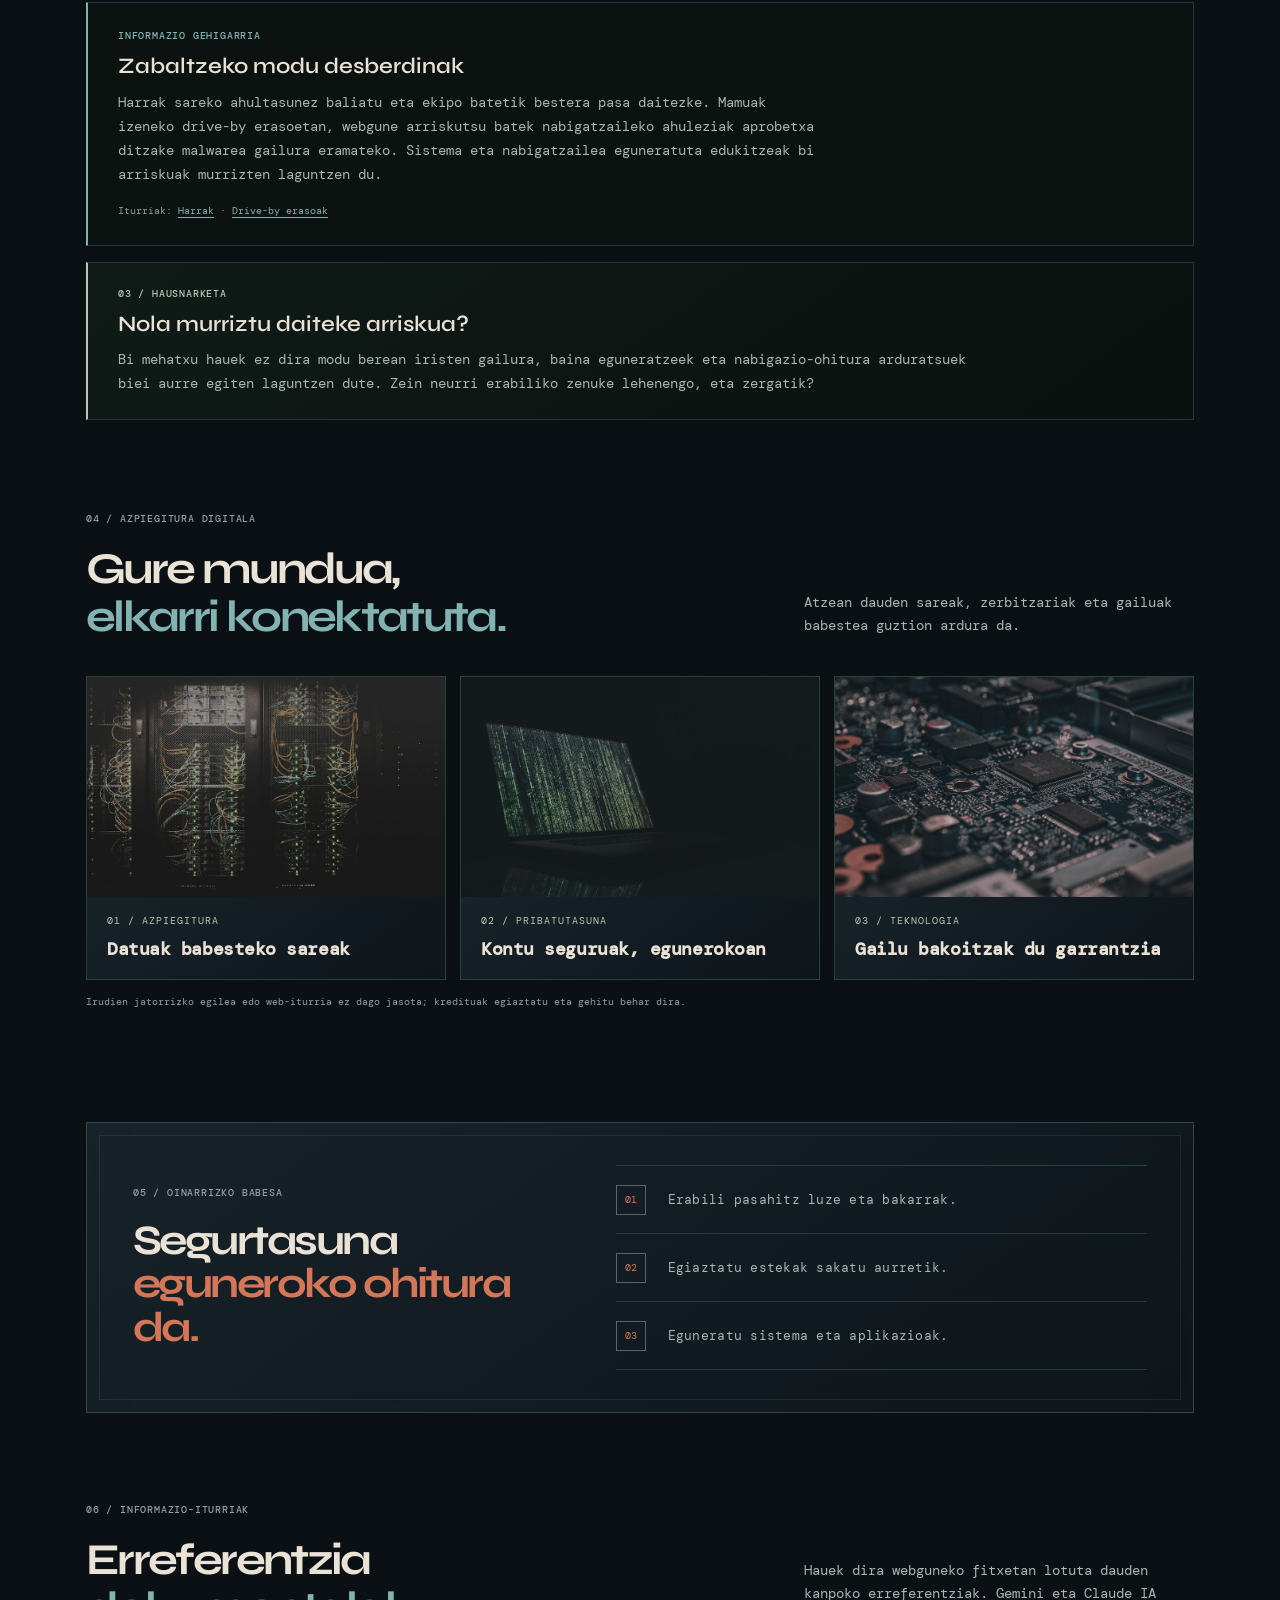
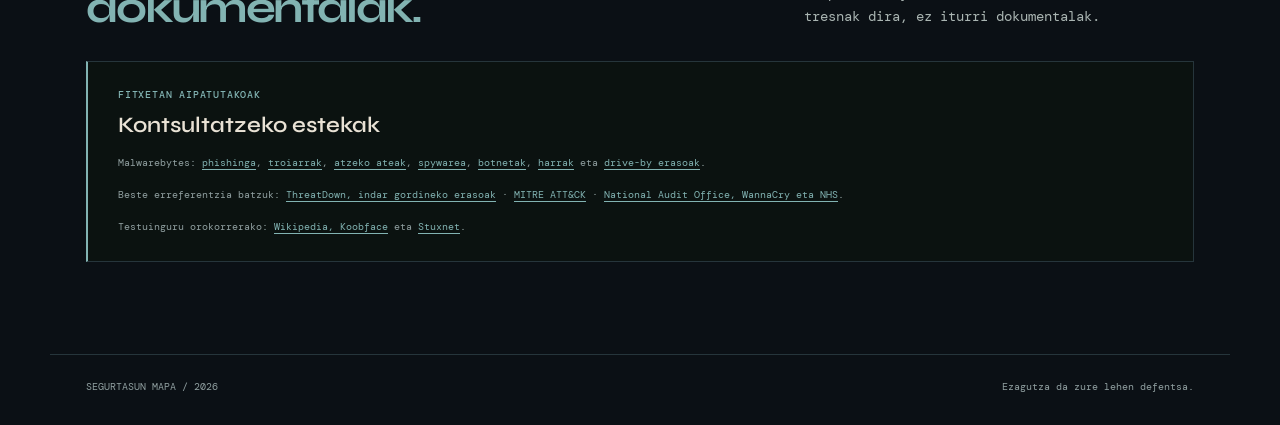
==== commit 72120110: "narigon" ====
--- a/index.html
+++ b/index.html
@@ -33,13 +33,8 @@
       <div class="nav-threats">
         <a href="#hirugarren-unitatea">3. UNITATEA</a>
         <div class="nav-threat-menu">
-          <a href="detail.html?term=stuxnet"><span>10</span> Stuxnet</a>
-          <a href="detail.html?term=wannacry"><span>11</span> WannaCry</a>
-          <a href="detail.html?term=atzeko-ate-unitatea"><span>12</span> Atzeko ateak</a>
-          <a href="detail.html?term=botnet-unitatea"><span>13</span> Botnet</a>
-          <a href="detail.html?term=harrak"><span>14</span> Harrak</a>
-          <a href="detail.html?term=mamuak"><span>15</span> Mamuak</a>
-          <a href="detail.html?term=troiarrak"><span>16</span> Troiarrak</a>
+          <a href="detail.html?term=mamuak"><span>10</span> Mamuak</a>
+          <a href="detail.html?term=harrak"><span>11</span> Harrak</a>
         </div>
       </div>
       <a href="#ohiturak">Ohitura onak</a>
@@ -165,59 +160,34 @@
       <div class="section-heading">
         <div>
           <p class="eyebrow">03 / ERASO EZAGUNAK</p>
-          <h2 id="erasoak-title">Eraso eta malware<br><span>ezagunak.</span></h2>
-        </div>
-        <p class="heading-note">Benetako erasoak eta malware motak: nola funtzionatzen duten, zer kalte eragin dezaketen eta nola babestu.</p>
+          <h2 id="erasoak-title">Bi malware mota,<br><span>bi zabaltzeko bide.</span></h2>
+        </div>
+        <p class="heading-note">Harrak sarean bere kabuz heda daitezke; Mamuak, berriz, webgune kaltetu baten bidez abia daitezke.</p>
       </div>
       <div class="threat-grid">
-        <a class="threat-card card-coral" href="detail.html?term=stuxnet">
+        <a class="threat-card card-yellow" href="detail.html?term=mamuak">
           <span class="card-number">10</span>
-          <h3>Stuxnet</h3><p>Natanzeko kontrol-sistemei zuzendutako harra</p>
-          <span class="learn-more">EZAGUTU</span>
-        </a>
-        <a class="threat-card card-blue" href="detail.html?term=wannacry">
+          <h3>Mamuak</h3><p>Webgune kutsatu baten bidez abia daitekeen erasoa</p>
+          <span class="learn-more">EZAGUTU</span>
+        </a>
+        <a class="threat-card card-lime" href="detail.html?term=harrak">
           <span class="card-number">11</span>
-          <h3>WannaCry</h3><p>Mundu osoko erakundeak jo zituen ransomwarea</p>
-          <span class="learn-more">EZAGUTU</span>
-        </a>
-        <a class="threat-card card-dark" href="detail.html?term=atzeko-ate-unitatea">
-          <span class="card-number">12</span>
-          <h3>Atzeko ateak</h3><p>Sistemara ezkutuan sartzeko bideak</p>
-          <span class="learn-more">EZAGUTU</span>
-        </a>
-        <a class="threat-card card-violet" href="detail.html?term=botnet-unitatea">
-          <span class="card-number">13</span>
-          <h3>Botnet</h3><p>Urrunetik kontrolatutako gailu kutsatuen sarea</p>
-          <span class="learn-more">EZAGUTU</span>
-        </a>
-        <a class="threat-card card-lime" href="detail.html?term=harrak">
-          <span class="card-number">14</span>
-          <h3>Harrak (worms)</h3><p>Beren kabuz sarean hedatzen den malwarea</p>
-          <span class="learn-more">EZAGUTU</span>
-        </a>
-        <a class="threat-card card-yellow" href="detail.html?term=mamuak">
-          <span class="card-number">15</span>
-          <h3>Mamuak</h3><p>Webgune kutsatuak bisitatzean hasten den erasoa</p>
-          <span class="learn-more">EZAGUTU</span>
-        </a>
-        <a class="threat-card card-blue" href="detail.html?term=troiarrak">
-          <span class="card-number">16</span>
-          <h3>Troiarrak</h3><p>Programa zilegi baten itxurapean ezkutatzen den malwarea</p>
+          <h3>Harrak</h3><p>Sarean beren kabuz hedatzen den malwarea</p>
           <span class="learn-more">EZAGUTU</span>
         </a>
       </div>
       <div class="unit-work-grid">
         <article class="unit-extra">
           <p class="eyebrow">INFORMAZIO GEHIGARRIA</p>
-          <h3>Eguneratzeek eragina dute</h3>
-          <p>WannaCryren hedapenak erakutsi zuen ordenagailu zaurgarri batek sare osoko jarduera eten dezakeela. Babes-neurrien artean daude segurtasun-eguneraketak, sarearen segmentazioa eta lineaz kanpoko segurtasun-kopiak; horiek eragina mugatzen laguntzen dute.</p>
-          <p class="extra-source">Iturriak: <a href="https://www.nao.org.uk/reports/investigation-wannacry-cyber-attack-and-the-nhs/" target="_blank" rel="noopener noreferrer">WannaCry eta NHS (NAO)</a> · <a href="https://en.wikipedia.org/wiki/Stuxnet" target="_blank" rel="noopener noreferrer">Stuxnet</a></p>
+          <h3>Zabaltzeko modu desberdinak</h3>
+          <p>Harrak sareko ahultasunez baliatu eta ekipo batetik bestera pasa daitezke. Mamuak izeneko drive-by erasoetan, webgune arriskutsu batek nabigatzaileko ahuleziak aprobetxa ditzake malwarea gailura eramateko. Sistema eta nabigatzailea eguneratuta edukitzeak bi arriskuak murrizten laguntzen du.</p>
+          <p class="extra-source">Iturriak: <a href="https://www.malwarebytes.com/computer-worm" target="_blank" rel="noopener noreferrer">Harrak</a> · <a href="https://www.malwarebytes.com/drive-by-download" target="_blank" rel="noopener noreferrer">Drive-by erasoak</a></p>
         </article>
       </div>
       <aside class="unit-reflection">
         <p class="eyebrow">03 / HAUSNARKETA</p>
-        <h3>Zeintzuk izan daitezke ondorioak?</h3>
-        <p>WannaCry eta Stuxnet bezalako kasuek erakusten dute zibereraso baten ondorioak fitxategietatik harago joan daitezkeela, zerbitzuak eta eguneroko jarduna ere ukituz. Nire ondorioa da prebentzioa eta prestakuntza elkarrekin behar direla: zein neurri lehenetsiko zenuke zure ikastetxean eta zergatik?</p>
+        <h3>Nola murriztu daiteke arriskua?</h3>
+        <p>Bi mehatxu hauek ez dira modu berean iristen gailura, baina eguneratzeek eta nabigazio-ohitura arduratsuek biei aurre egiten laguntzen dute. Zein neurri erabiliko zenuke lehenengo, eta zergatik?</p>
       </aside>
     </section>
 
@@ -243,6 +213,7 @@
           <figcaption><span>03 / TEKNOLOGIA</span><strong>Gailu bakoitzak du garrantzia</strong></figcaption>
         </figure>
       </div>
+      <p class="image-credit-note">Irudien jatorrizko egilea edo web-iturria ez dago jasota; kredituak egiaztatu eta gehitu behar dira.</p>
     </section>
 
     <section class="good-habits section-wrap" id="ohiturak">
@@ -255,6 +226,26 @@
         </div>
       </div>
     </section>
+
+    <section class="threats section-wrap" aria-labelledby="sources-title">
+      <div class="section-heading">
+        <div>
+          <p class="eyebrow">06 / INFORMAZIO-ITURRIAK</p>
+          <h2 id="sources-title">Erreferentzia<br><span>dokumentalak.</span></h2>
+        </div>
+        <p class="heading-note">Hauek dira webguneko fitxetan lotuta dauden kanpoko erreferentziak. Gemini eta Claude IA tresnak dira, ez iturri dokumentalak.</p>
+      </div>
+      <div class="unit-work-grid">
+        <article class="unit-extra">
+          <p class="eyebrow">FITXETAN AIPATUTAKOAK</p>
+          <h3>Kontsultatzeko estekak</h3>
+          <p class="extra-source">Malwarebytes: <a href="https://www.malwarebytes.com/phishing" target="_blank" rel="noopener noreferrer">phishinga</a>, <a href="https://www.malwarebytes.com/trojan" target="_blank" rel="noopener noreferrer">troiarrak</a>, <a href="https://www.malwarebytes.com/backdoor" target="_blank" rel="noopener noreferrer">atzeko ateak</a>, <a href="https://www.malwarebytes.com/spyware" target="_blank" rel="noopener noreferrer">spywarea</a>, <a href="https://www.malwarebytes.com/botnet" target="_blank" rel="noopener noreferrer">botnetak</a>, <a href="https://www.malwarebytes.com/computer-worm" target="_blank" rel="noopener noreferrer">harrak</a> eta <a href="https://www.malwarebytes.com/drive-by-download" target="_blank" rel="noopener noreferrer">drive-by erasoak</a>.</p>
+          <p class="extra-source">Beste erreferentzia batzuk: <a href="https://www.threatdown.com/glossary/what-is-a-brute-force-attack/" target="_blank" rel="noopener noreferrer">ThreatDown, indar gordineko erasoak</a> · <a href="https://attack.mitre.org/techniques/T1555/003/" target="_blank" rel="noopener noreferrer">MITRE ATT&amp;CK</a> · <a href="https://www.nao.org.uk/reports/investigation-wannacry-cyber-attack-and-the-nhs/" target="_blank" rel="noopener noreferrer">National Audit Office, WannaCry eta NHS</a>.</p>
+          <p class="extra-source">Testuinguru orokorrerako: <a href="https://en.wikipedia.org/wiki/Koobface" target="_blank" rel="noopener noreferrer">Wikipedia, Koobface</a> eta <a href="https://en.wikipedia.org/wiki/Stuxnet" target="_blank" rel="noopener noreferrer">Stuxnet</a>.</p>
+        </article>
+      </div>
+    </section>
+
   </main>
   <footer class="site-footer section-wrap"><span>SEGURTASUN MAPA / 2026</span><span>Ezagutza da zure lehen defentsa.</span></footer>
 </body>
--- a/styles.css
+++ b/styles.css
@@ -322,6 +322,7 @@
 .photo-card::after{content:none}
 .photo-card img{flex:none;height:220px}
 .photo-card figcaption{position:static;min-height:82px;padding:17px 20px;background:linear-gradient(145deg,#172229,#0e151b)}
+.image-credit-note{margin:14px 0 0;color:var(--muted);font:10px/1.6 'DM Mono',monospace}
 .definition-block>p:not(.eyebrow){max-width:55ch;margin:0;color:#c1d0c6;font-size:16px;line-height:1.8}
 .definition-photo{margin:26px 0 0;overflow:hidden;border:1px solid #34464b;background:#0b120f}
 .definition-photo img{display:block;width:100%;height:220px;object-fit:cover;filter:brightness(.82) saturate(.8)}
@@ -345,3 +346,29 @@
   .hero-copy{max-width:650px}
   .hero-visual{width:100%;max-width:520px;margin:36px auto 0}
 }
+.learning-progress{padding-bottom:92px}
+.progress-list{display:grid;grid-template-columns:repeat(3,minmax(0,1fr));gap:14px;margin:0;padding:0;list-style:none}
+.progress-step{display:flex;gap:18px;min-width:0;padding:24px;border:1px solid #254438;background:linear-gradient(145deg,#111b17,#080d0b)}
+.progress-number,.defense-card>span{color:var(--lime);font:500 10px 'DM Mono',monospace;letter-spacing:.08em}
+.progress-step h3,.defense-card h3{margin:18px 0 10px;font-size:19px;line-height:1.3}
+.progress-step p,.defense-card p,.progress-reflection{color:#b4c5ba;font-size:14px;line-height:1.7}
+.progress-step a,.defense-card a{color:var(--blue);text-decoration:underline;text-underline-offset:3px}
+.progress-step a{display:inline-block;margin-top:8px;font-size:13px}
+.progress-reflection{max-width:82ch;margin:22px 0 0;padding-left:18px;border-left:2px solid var(--lime)}
+.defense-guide{padding-bottom:108px}
+.defense-heading{max-width:700px;margin-bottom:28px}
+.defense-heading h2{margin:0;font-size:clamp(34px,4vw,44px);line-height:1.08;letter-spacing:-.04em}
+.defense-heading>p:last-child{color:#b4c5ba;font-size:14px;line-height:1.7}
+.defense-grid{display:grid;grid-template-columns:repeat(4,minmax(0,1fr));gap:14px}
+.defense-card{min-width:0;padding:23px;border:1px solid #254438;background:linear-gradient(145deg,#111b17,#080d0b)}
+.defense-card h3{margin-top:24px}
+.defense-card p{margin-bottom:0}
+@media(max-width:950px){
+  .progress-list{grid-template-columns:1fr}
+  .defense-grid{grid-template-columns:repeat(2,minmax(0,1fr))}
+}
+@media(max-width:520px){
+  .progress-step{padding:21px}
+  .defense-grid{grid-template-columns:1fr}
+  .defense-card{padding:21px}
+}
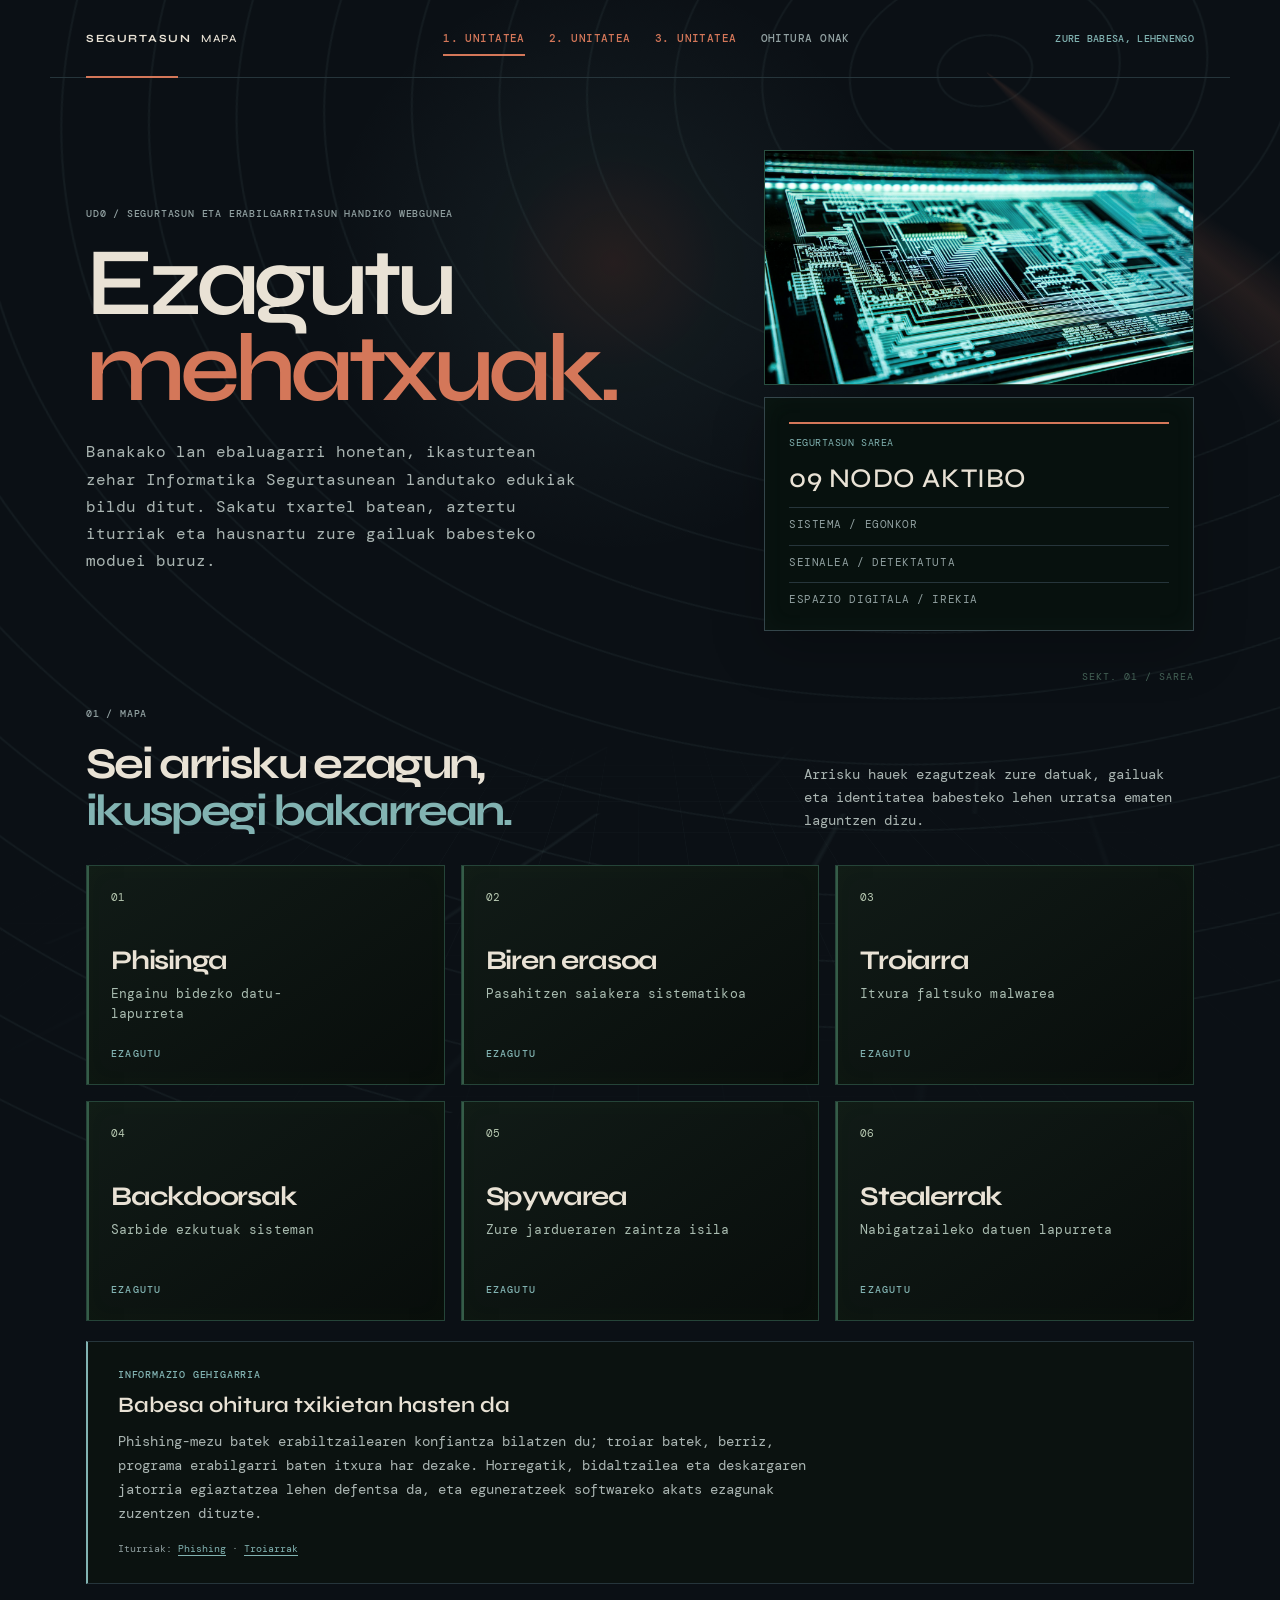
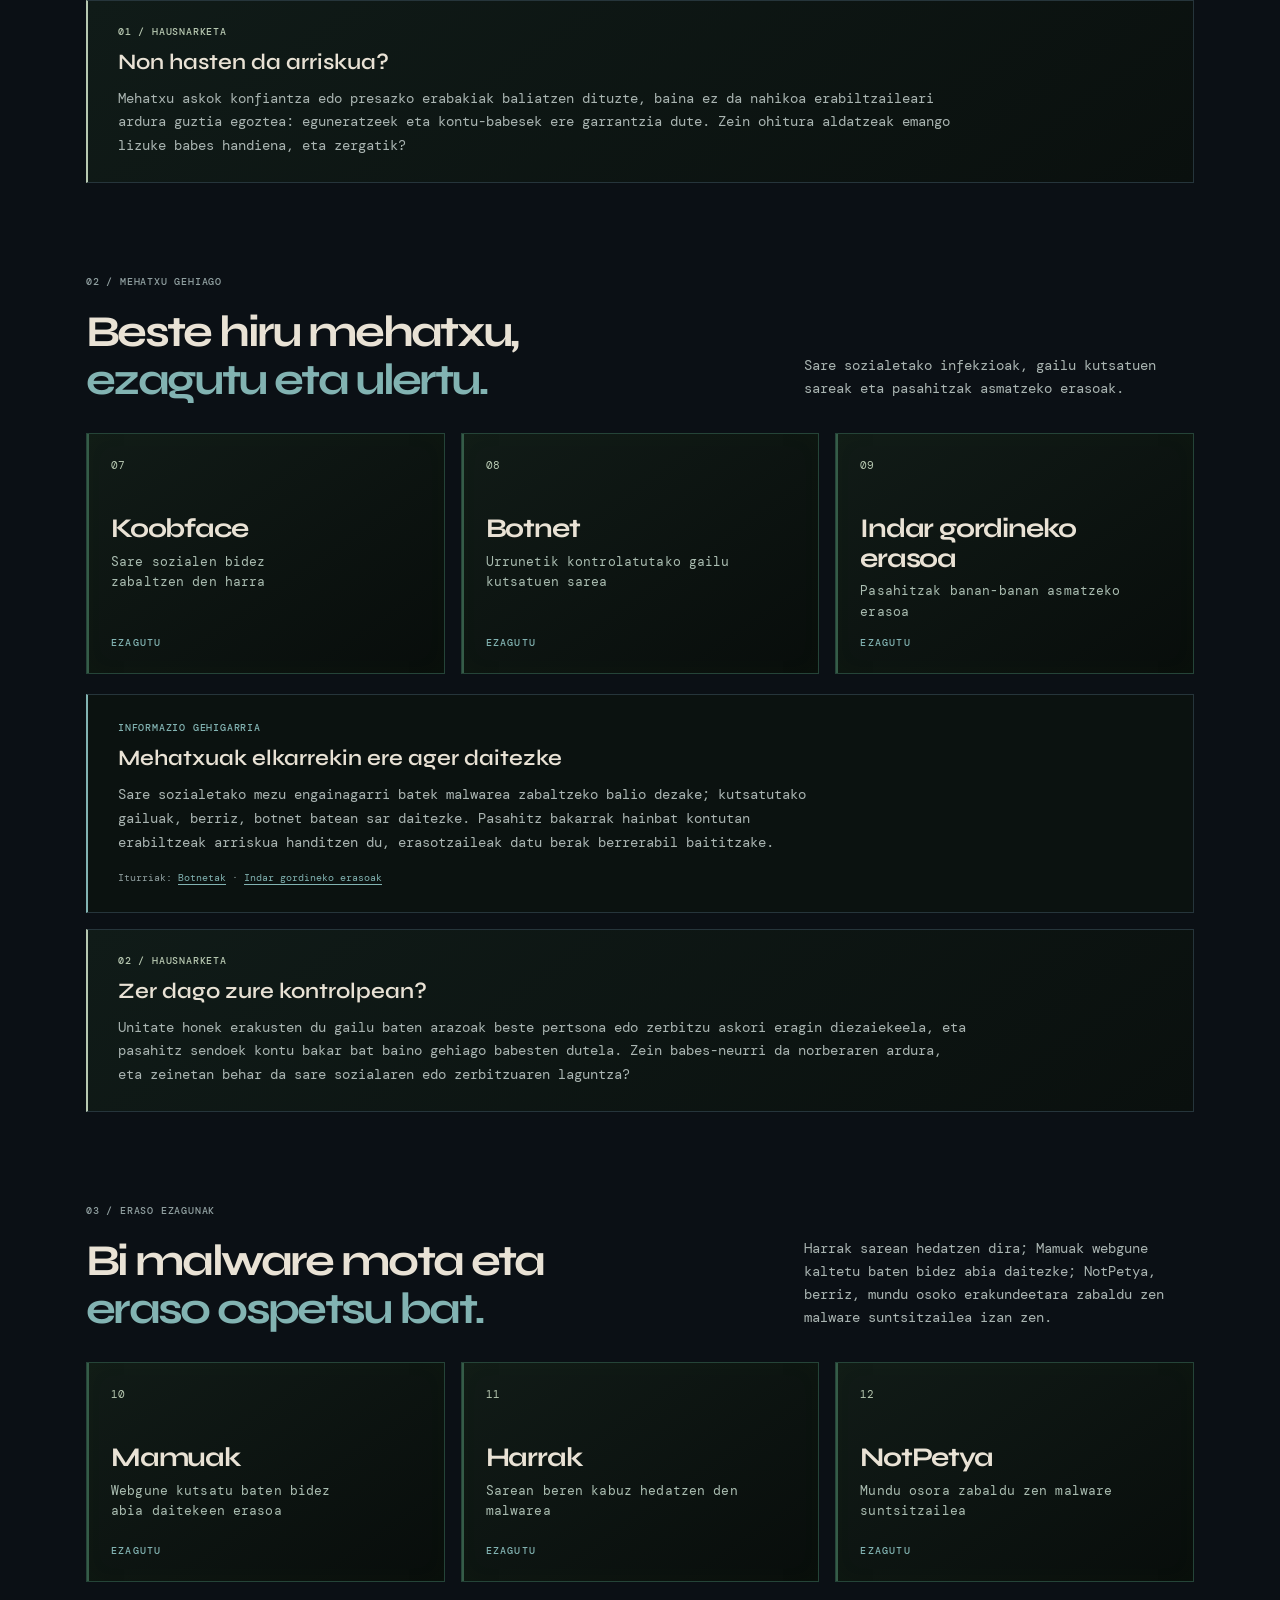
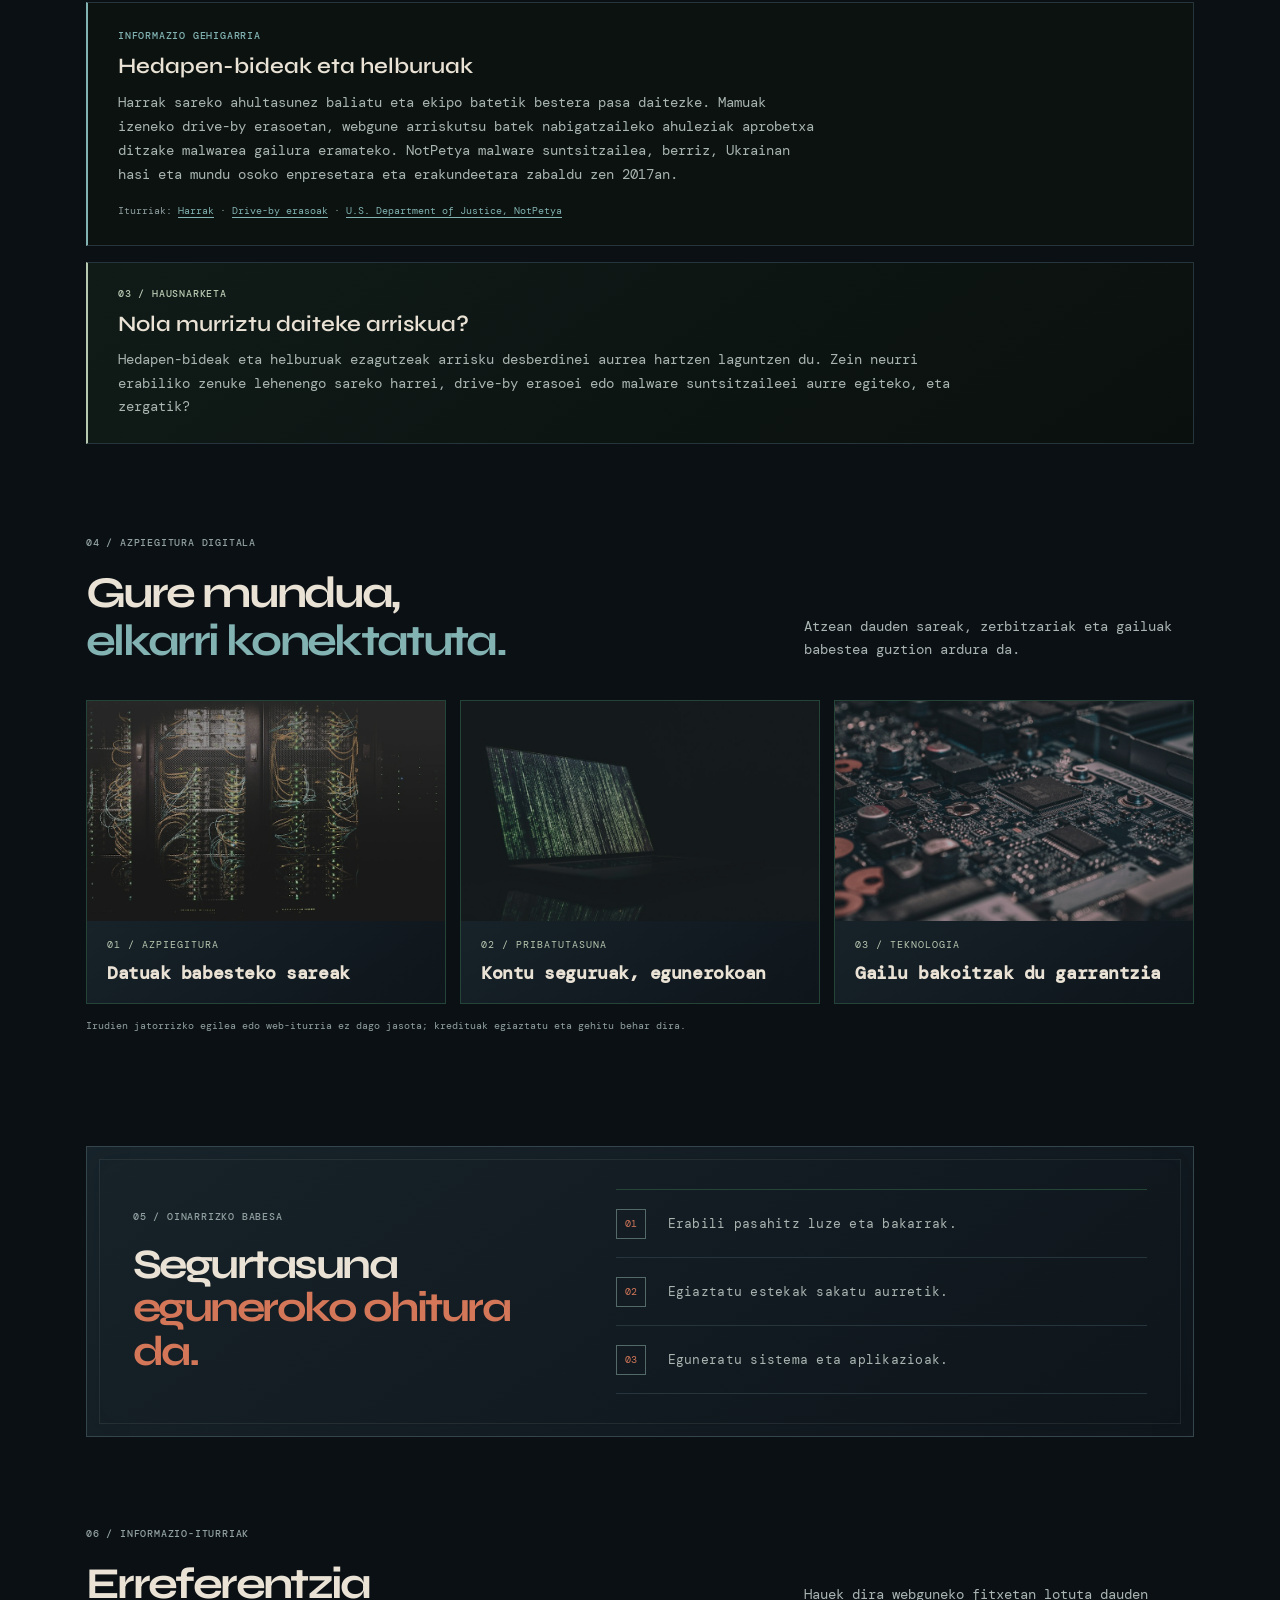
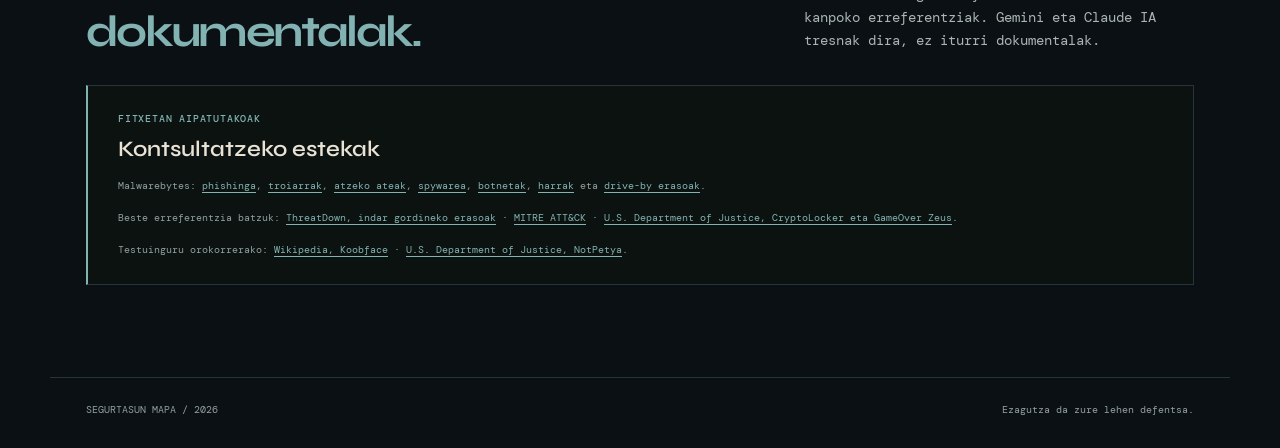
==== commit 7b547992: "67" ====
--- a/index.html
+++ b/index.html
@@ -35,6 +35,7 @@
         <div class="nav-threat-menu">
           <a href="detail.html?term=mamuak"><span>10</span> Mamuak</a>
           <a href="detail.html?term=harrak"><span>11</span> Harrak</a>
+          <a href="detail.html?term=notpetya"><span>12</span> NotPetya</a>
         </div>
       </div>
       <a href="#ohiturak">Ohitura onak</a>
@@ -160,9 +161,9 @@
       <div class="section-heading">
         <div>
           <p class="eyebrow">03 / ERASO EZAGUNAK</p>
-          <h2 id="erasoak-title">Bi malware mota,<br><span>bi zabaltzeko bide.</span></h2>
-        </div>
-        <p class="heading-note">Harrak sarean bere kabuz heda daitezke; Mamuak, berriz, webgune kaltetu baten bidez abia daitezke.</p>
+          <h2 id="erasoak-title">Bi malware mota eta<br><span>eraso ospetsu bat.</span></h2>
+        </div>
+        <p class="heading-note">Harrak sarean hedatzen dira; Mamuak webgune kaltetu baten bidez abia daitezke; NotPetya, berriz, mundu osoko erakundeetara zabaldu zen malware suntsitzailea izan zen.</p>
       </div>
       <div class="threat-grid">
         <a class="threat-card card-yellow" href="detail.html?term=mamuak">
@@ -175,19 +176,24 @@
           <h3>Harrak</h3><p>Sarean beren kabuz hedatzen den malwarea</p>
           <span class="learn-more">EZAGUTU</span>
         </a>
+        <a class="threat-card card-coral" href="detail.html?term=notpetya">
+          <span class="card-number">12</span>
+          <h3>NotPetya</h3><p>Mundu osora zabaldu zen malware suntsitzailea</p>
+          <span class="learn-more">EZAGUTU</span>
+        </a>
       </div>
       <div class="unit-work-grid">
         <article class="unit-extra">
           <p class="eyebrow">INFORMAZIO GEHIGARRIA</p>
-          <h3>Zabaltzeko modu desberdinak</h3>
-          <p>Harrak sareko ahultasunez baliatu eta ekipo batetik bestera pasa daitezke. Mamuak izeneko drive-by erasoetan, webgune arriskutsu batek nabigatzaileko ahuleziak aprobetxa ditzake malwarea gailura eramateko. Sistema eta nabigatzailea eguneratuta edukitzeak bi arriskuak murrizten laguntzen du.</p>
-          <p class="extra-source">Iturriak: <a href="https://www.malwarebytes.com/computer-worm" target="_blank" rel="noopener noreferrer">Harrak</a> · <a href="https://www.malwarebytes.com/drive-by-download" target="_blank" rel="noopener noreferrer">Drive-by erasoak</a></p>
+          <h3>Hedapen-bideak eta helburuak</h3>
+          <p>Harrak sareko ahultasunez baliatu eta ekipo batetik bestera pasa daitezke. Mamuak izeneko drive-by erasoetan, webgune arriskutsu batek nabigatzaileko ahuleziak aprobetxa ditzake malwarea gailura eramateko. NotPetya malware suntsitzailea, berriz, Ukrainan hasi eta mundu osoko enpresetara eta erakundeetara zabaldu zen 2017an.</p>
+          <p class="extra-source">Iturriak: <a href="https://www.malwarebytes.com/computer-worm" target="_blank" rel="noopener noreferrer">Harrak</a> · <a href="https://www.malwarebytes.com/drive-by-download" target="_blank" rel="noopener noreferrer">Drive-by erasoak</a> · <a href="https://www.justice.gov/opa/pr/six-russian-gru-officers-charged-connection-worldwide-deployment-destructive-malware" target="_blank" rel="noopener noreferrer">U.S. Department of Justice, NotPetya</a></p>
         </article>
       </div>
       <aside class="unit-reflection">
         <p class="eyebrow">03 / HAUSNARKETA</p>
         <h3>Nola murriztu daiteke arriskua?</h3>
-        <p>Bi mehatxu hauek ez dira modu berean iristen gailura, baina eguneratzeek eta nabigazio-ohitura arduratsuek biei aurre egiten laguntzen dute. Zein neurri erabiliko zenuke lehenengo, eta zergatik?</p>
+        <p>Hedapen-bideak eta helburuak ezagutzeak arrisku desberdinei aurrea hartzen laguntzen du. Zein neurri erabiliko zenuke lehenengo sareko harrei, drive-by erasoei edo malware suntsitzaileei aurre egiteko, eta zergatik?</p>
       </aside>
     </section>
 
@@ -240,8 +246,8 @@
           <p class="eyebrow">FITXETAN AIPATUTAKOAK</p>
           <h3>Kontsultatzeko estekak</h3>
           <p class="extra-source">Malwarebytes: <a href="https://www.malwarebytes.com/phishing" target="_blank" rel="noopener noreferrer">phishinga</a>, <a href="https://www.malwarebytes.com/trojan" target="_blank" rel="noopener noreferrer">troiarrak</a>, <a href="https://www.malwarebytes.com/backdoor" target="_blank" rel="noopener noreferrer">atzeko ateak</a>, <a href="https://www.malwarebytes.com/spyware" target="_blank" rel="noopener noreferrer">spywarea</a>, <a href="https://www.malwarebytes.com/botnet" target="_blank" rel="noopener noreferrer">botnetak</a>, <a href="https://www.malwarebytes.com/computer-worm" target="_blank" rel="noopener noreferrer">harrak</a> eta <a href="https://www.malwarebytes.com/drive-by-download" target="_blank" rel="noopener noreferrer">drive-by erasoak</a>.</p>
-          <p class="extra-source">Beste erreferentzia batzuk: <a href="https://www.threatdown.com/glossary/what-is-a-brute-force-attack/" target="_blank" rel="noopener noreferrer">ThreatDown, indar gordineko erasoak</a> · <a href="https://attack.mitre.org/techniques/T1555/003/" target="_blank" rel="noopener noreferrer">MITRE ATT&amp;CK</a> · <a href="https://www.nao.org.uk/reports/investigation-wannacry-cyber-attack-and-the-nhs/" target="_blank" rel="noopener noreferrer">National Audit Office, WannaCry eta NHS</a>.</p>
-          <p class="extra-source">Testuinguru orokorrerako: <a href="https://en.wikipedia.org/wiki/Koobface" target="_blank" rel="noopener noreferrer">Wikipedia, Koobface</a> eta <a href="https://en.wikipedia.org/wiki/Stuxnet" target="_blank" rel="noopener noreferrer">Stuxnet</a>.</p>
+          <p class="extra-source">Beste erreferentzia batzuk: <a href="https://www.threatdown.com/glossary/what-is-a-brute-force-attack/" target="_blank" rel="noopener noreferrer">ThreatDown, indar gordineko erasoak</a> · <a href="https://attack.mitre.org/techniques/T1555/003/" target="_blank" rel="noopener noreferrer">MITRE ATT&amp;CK</a> · <a href="https://www.justice.gov/opa/pr/us-leads-multi-national-action-against-gameover-zeus-botnet-and-cryptolocker-ransomware" target="_blank" rel="noopener noreferrer">U.S. Department of Justice, CryptoLocker eta GameOver Zeus</a>.</p>
+          <p class="extra-source">Testuinguru orokorrerako: <a href="https://en.wikipedia.org/wiki/Koobface" target="_blank" rel="noopener noreferrer">Wikipedia, Koobface</a> · <a href="https://www.justice.gov/opa/pr/six-russian-gru-officers-charged-connection-worldwide-deployment-destructive-malware" target="_blank" rel="noopener noreferrer">U.S. Department of Justice, NotPetya</a>.</p>
         </article>
       </div>
     </section>
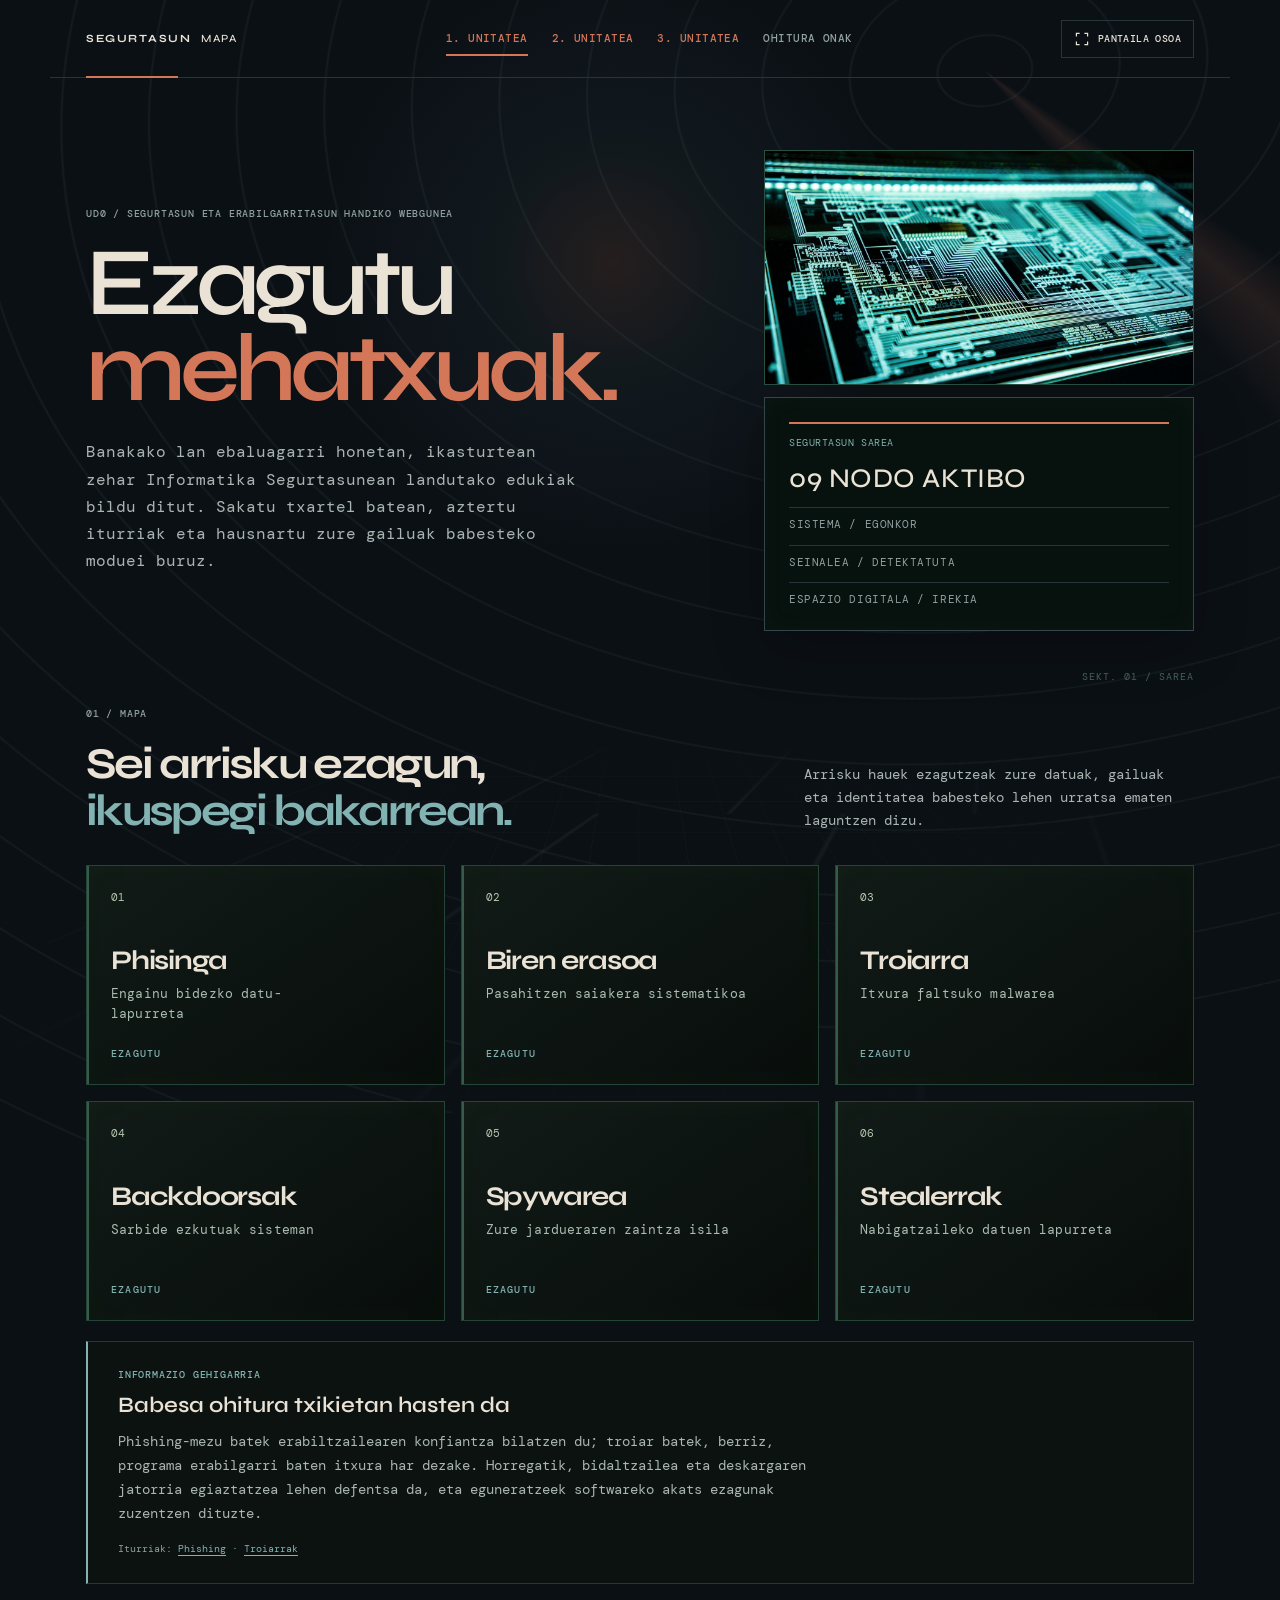
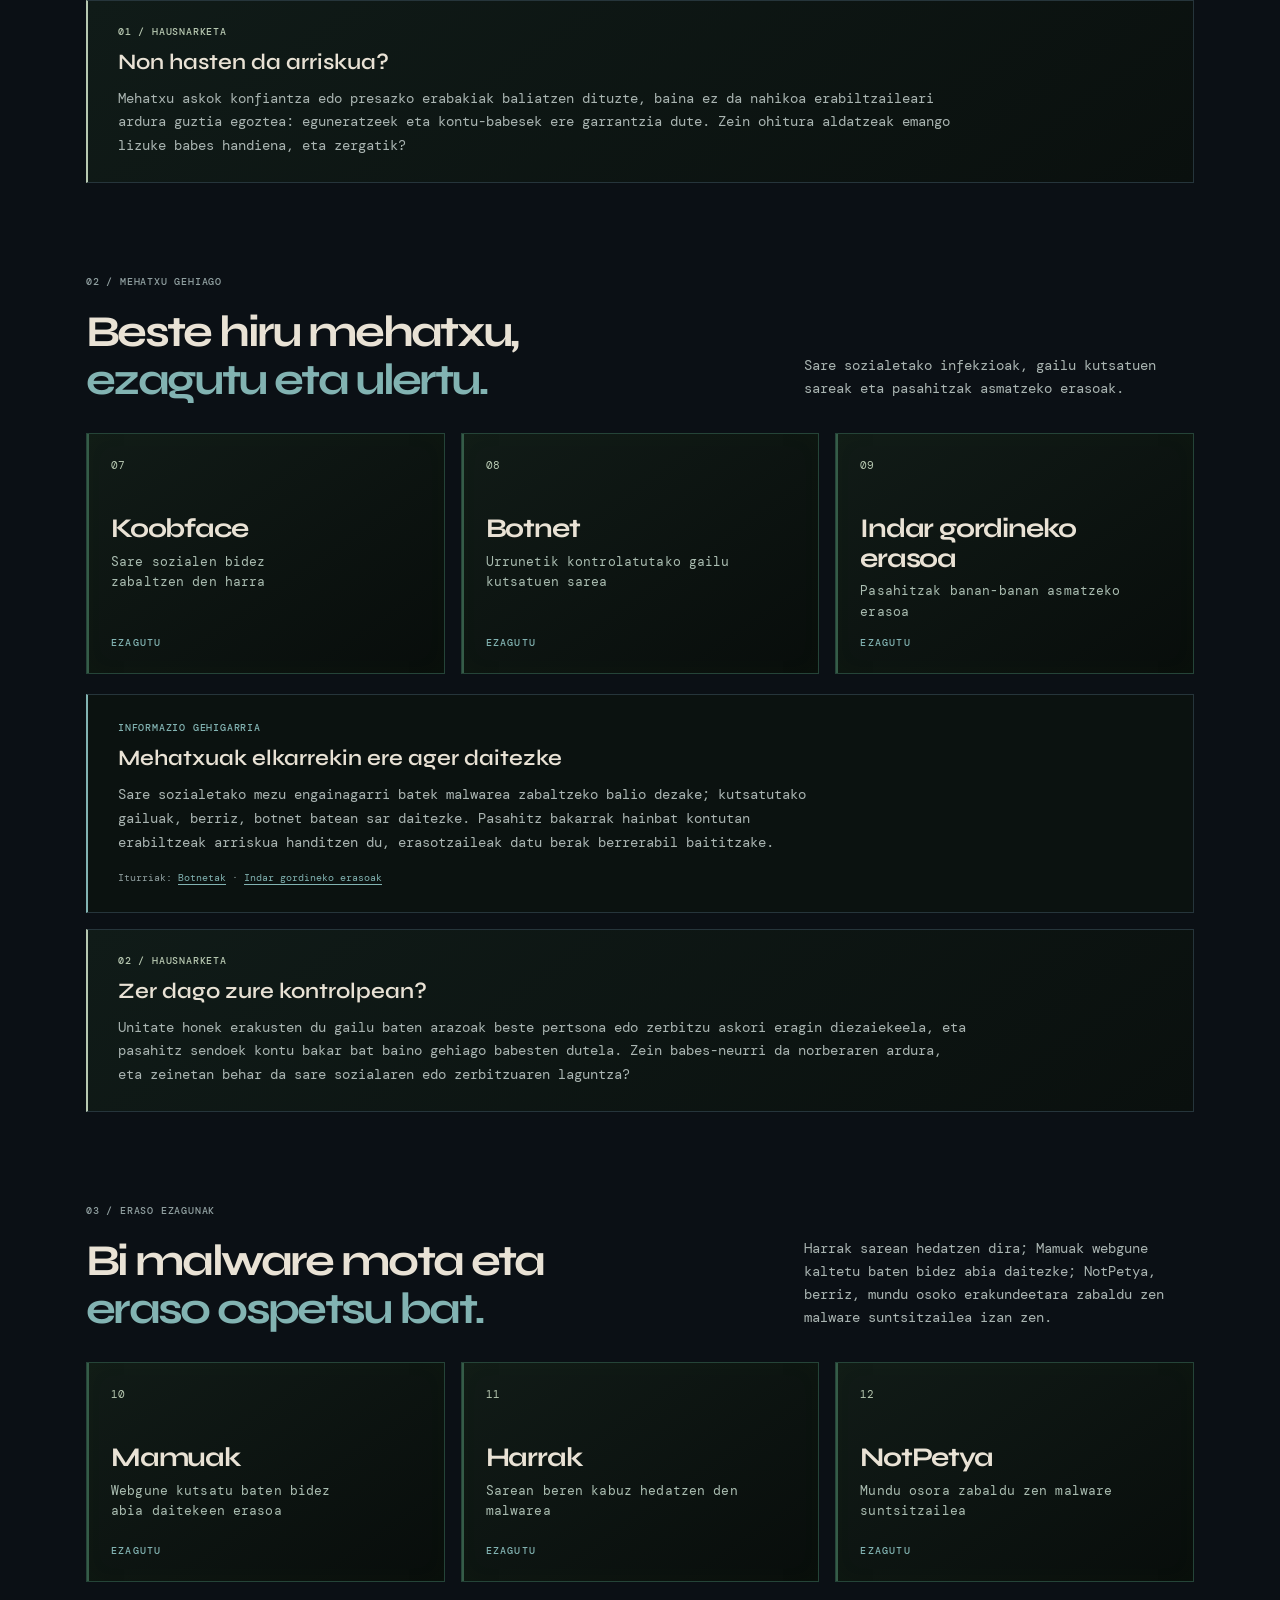
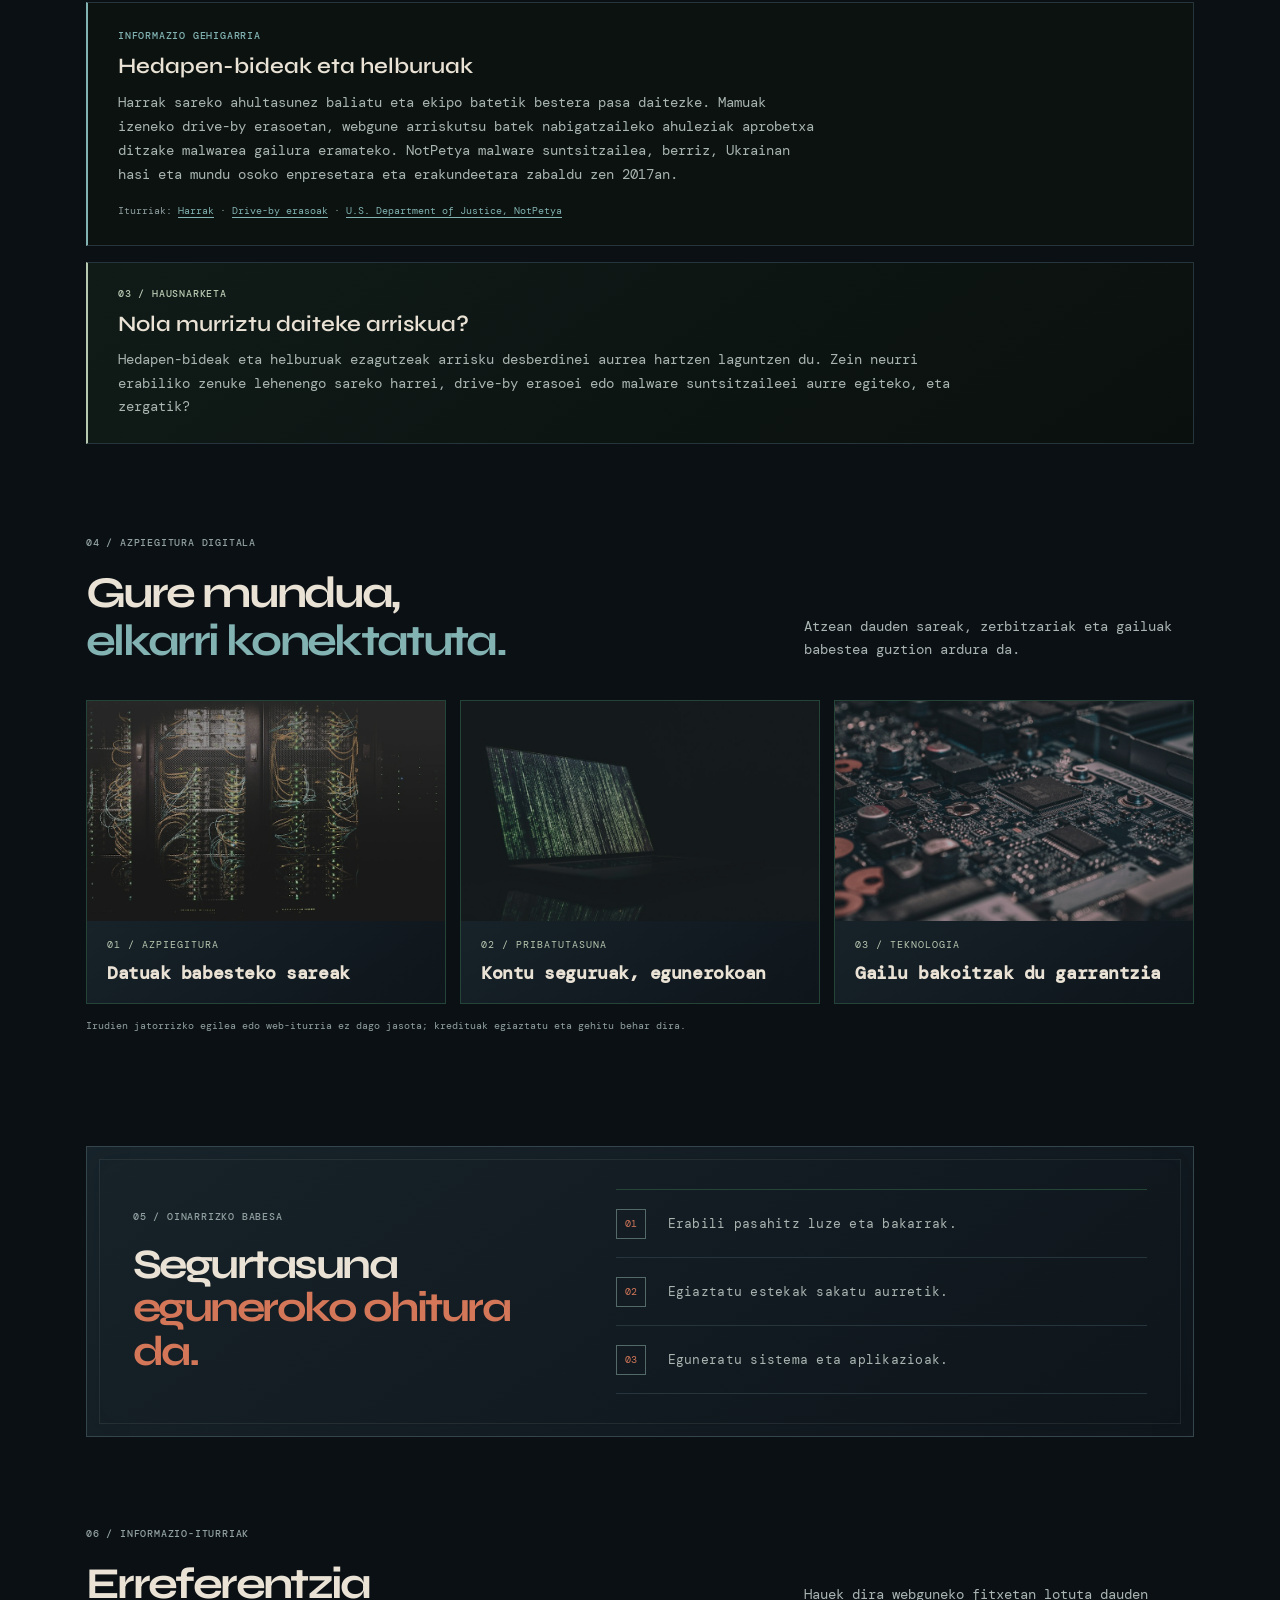
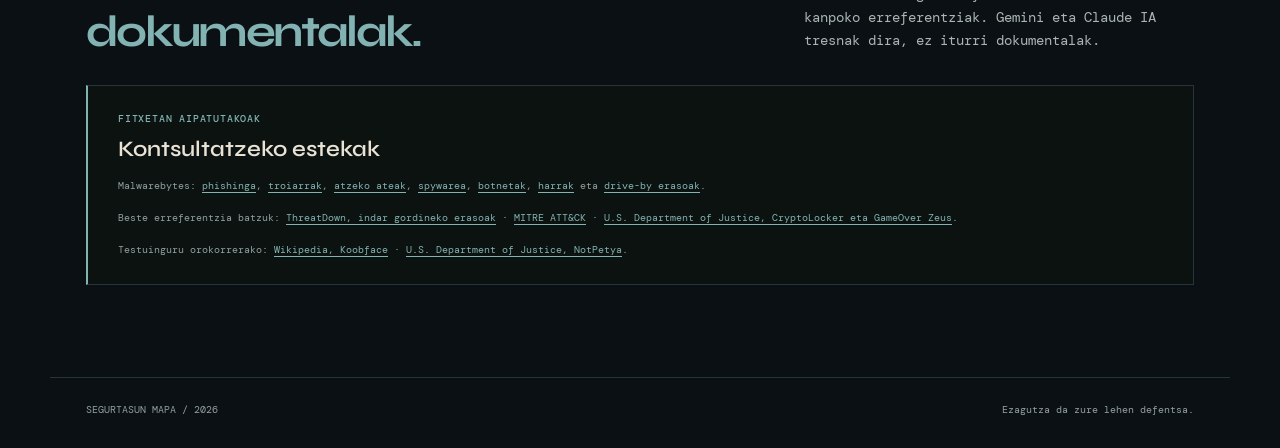
==== commit 62aa7060: "67" ====
--- a/index.html
+++ b/index.html
@@ -40,7 +40,12 @@
       </div>
       <a href="#ohiturak">Ohitura onak</a>
     </nav>
-    <div class="status-pill">ZURE BABESA, LEHENENGO</div>
+    <button class="fullscreen-toggle" id="fullscreen-toggle" type="button" aria-label="Pantaila osoa" aria-pressed="false">
+      <svg aria-hidden="true" viewBox="0 0 20 20" fill="none">
+        <path d="M7 3H3v4M13 3h4v4M17 13v4h-4M7 17H3v-4" />
+      </svg>
+      <span>Pantaila osoa</span>
+    </button>
   </header>
 
   <main>
@@ -254,5 +259,6 @@
 
   </main>
   <footer class="site-footer section-wrap"><span>SEGURTASUN MAPA / 2026</span><span>Ezagutza da zure lehen defentsa.</span></footer>
+  <script src="script.js"></script>
 </body>
 </html>
--- a/styles.css
+++ b/styles.css
@@ -372,3 +372,10 @@
   .defense-grid{grid-template-columns:1fr}
   .defense-card{padding:21px}
 }
+
+.fullscreen-toggle{display:inline-flex;align-items:center;gap:8px;flex-shrink:0;padding:10px 12px;border:1px solid var(--line);background:transparent;color:var(--ink);font:500 10px 'DM Mono',monospace;text-transform:uppercase;letter-spacing:.04em;cursor:pointer}
+.fullscreen-toggle:hover:not(:disabled){border-color:var(--coral);color:var(--coral)}
+.fullscreen-toggle:focus-visible{outline:2px solid var(--coral);outline-offset:3px}
+.fullscreen-toggle svg{width:16px;height:16px;stroke:currentColor;stroke-width:1.5}
+.fullscreen-toggle:disabled{cursor:not-allowed;opacity:.6}
+@media(max-width:520px){.fullscreen-toggle{padding:8px;font-size:9px}.fullscreen-toggle svg{width:14px;height:14px}}
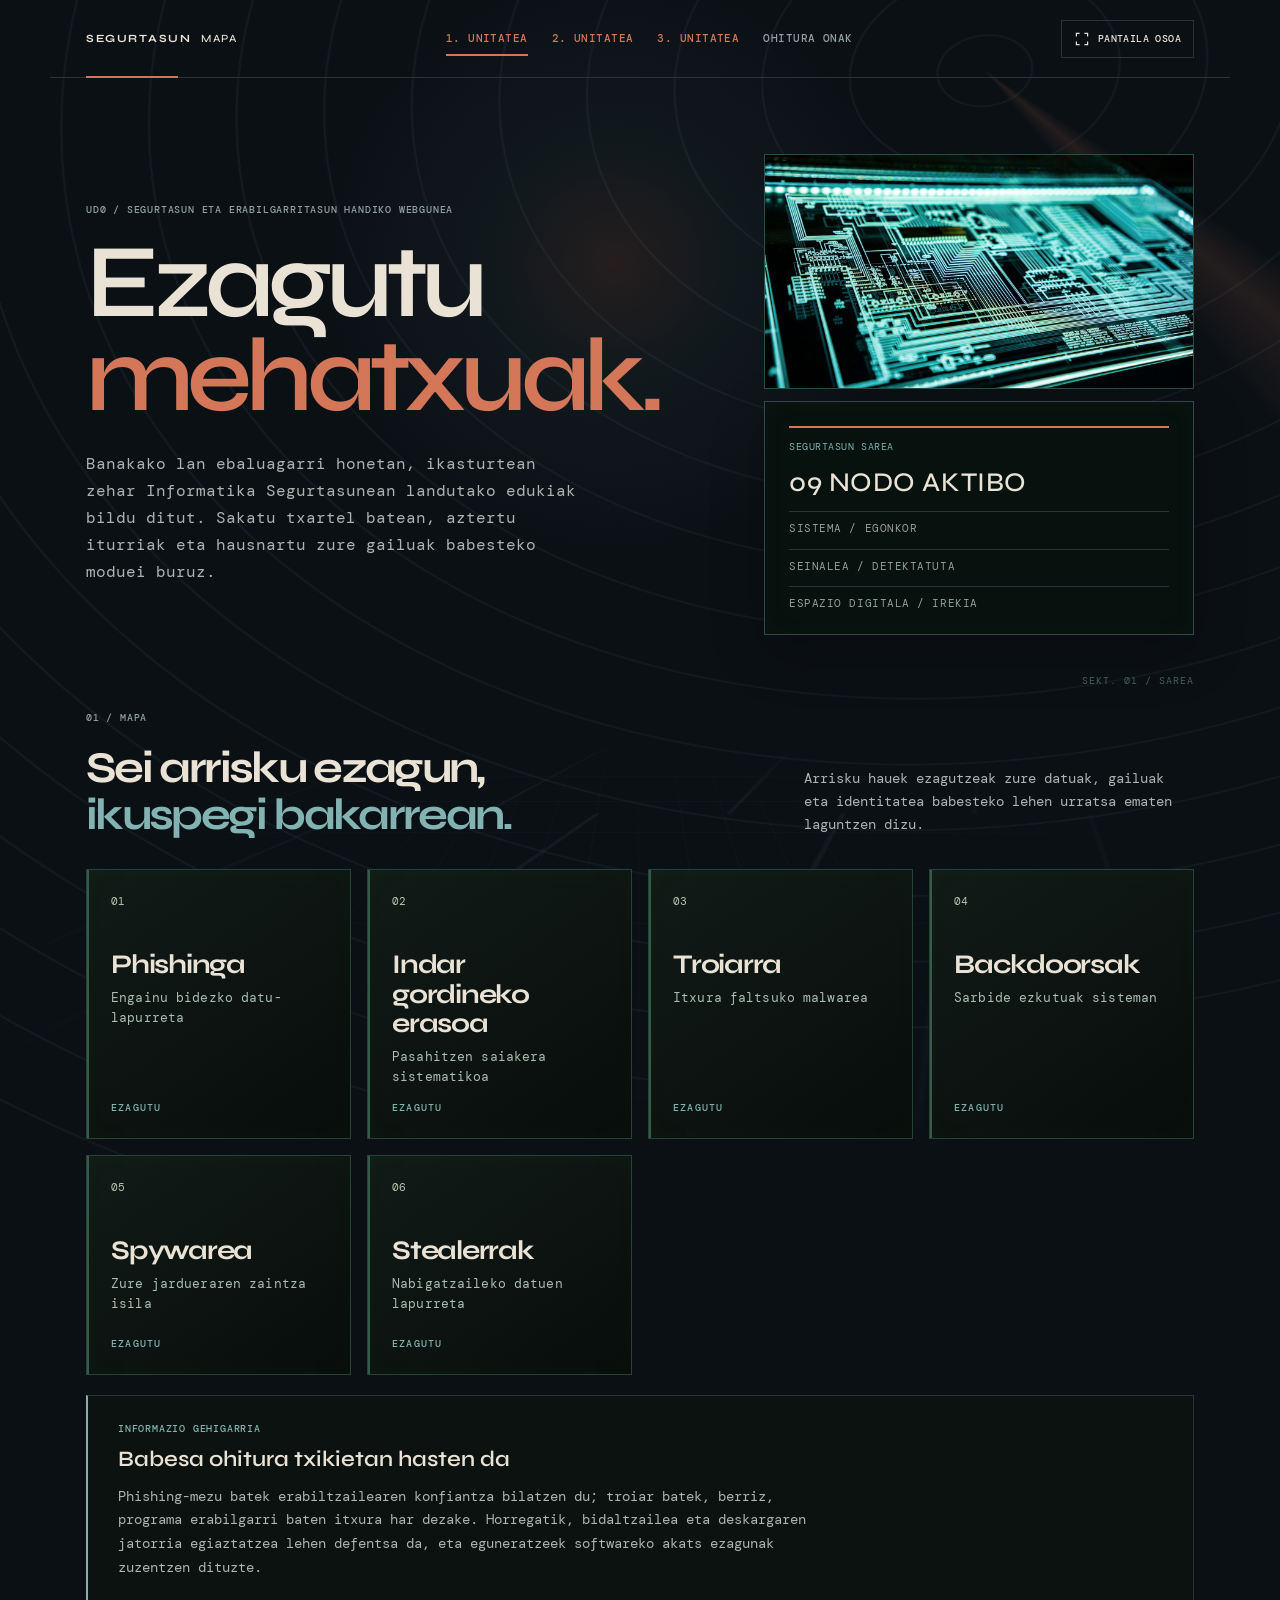
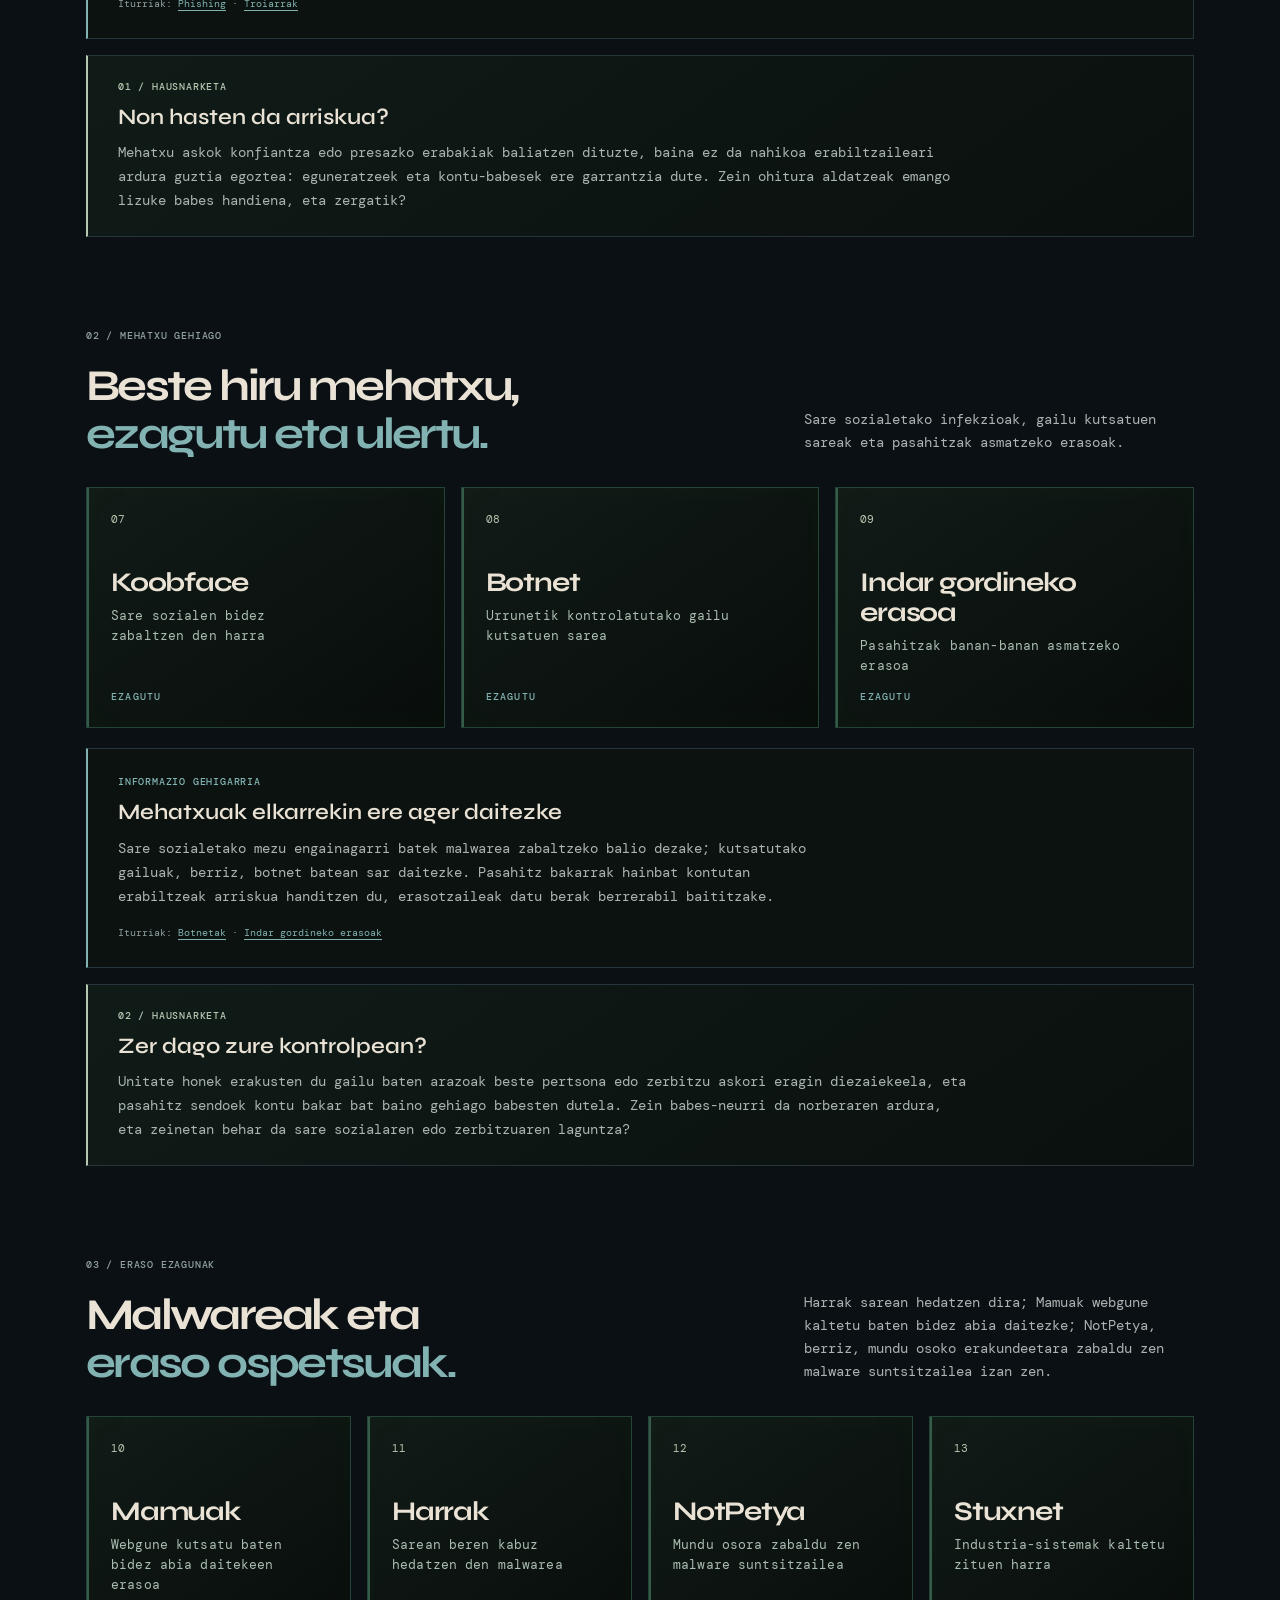
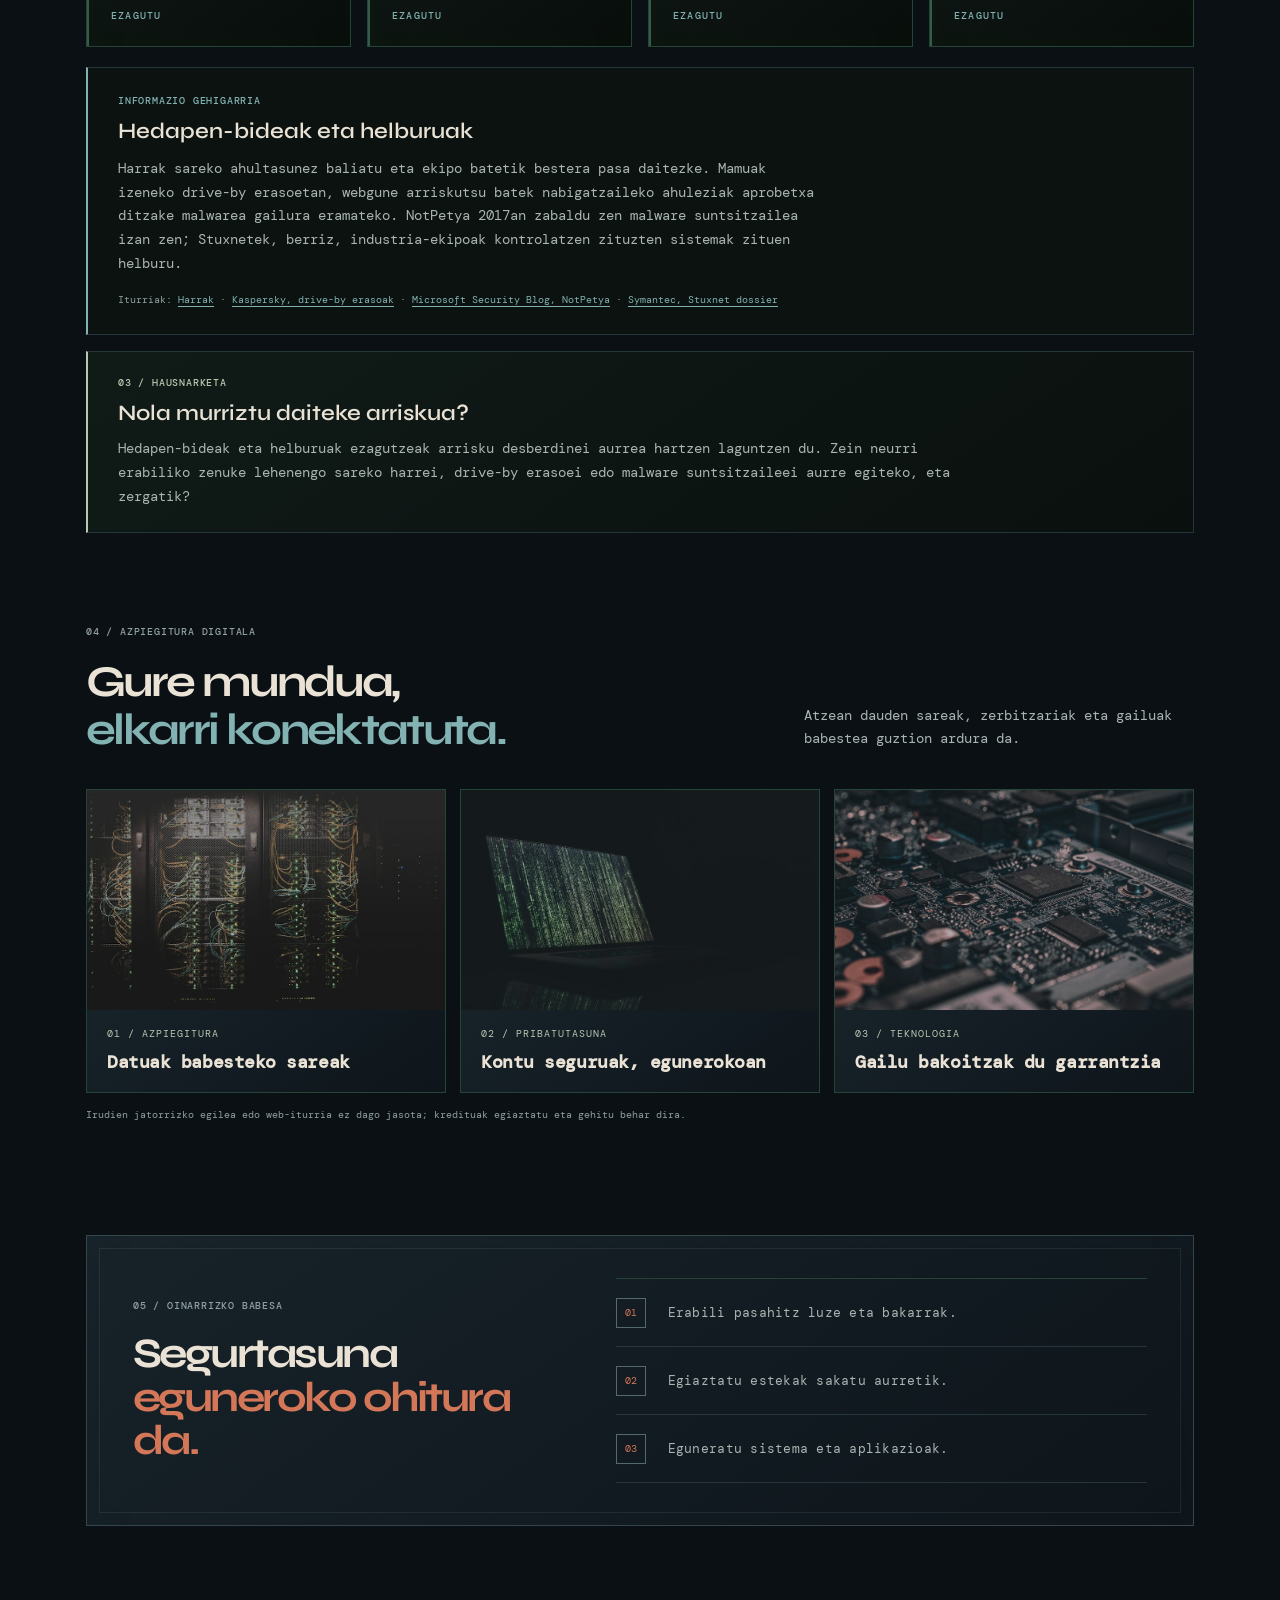
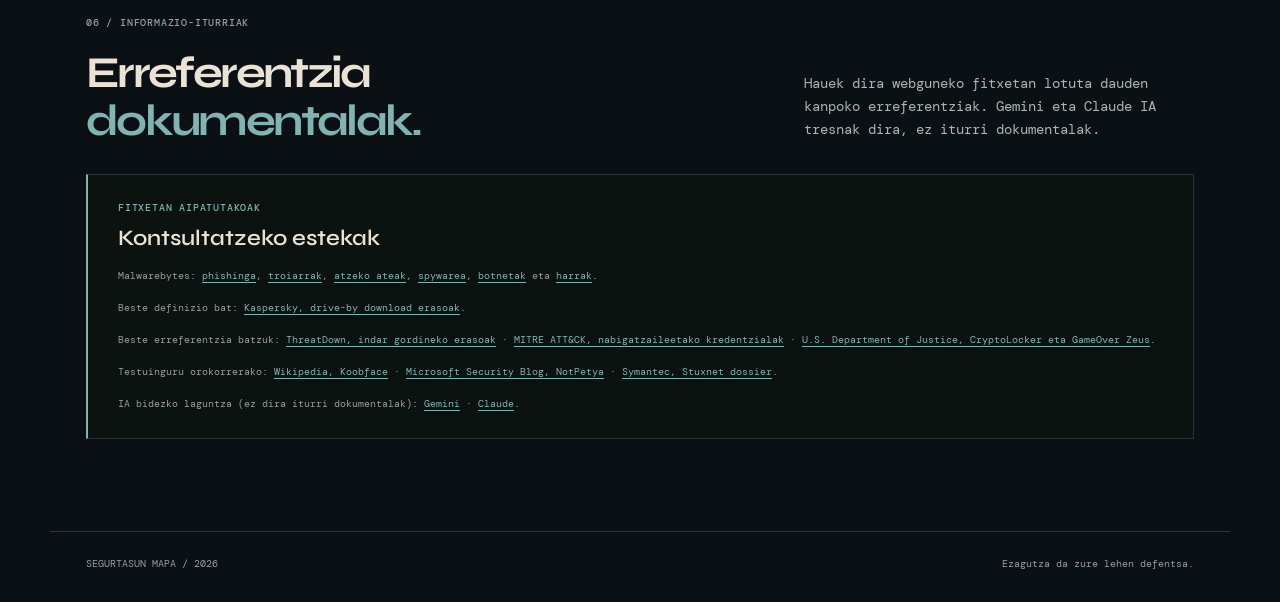
==== commit 3afdf624: "67" ====
--- a/index.html
+++ b/index.html
@@ -14,8 +14,8 @@
       <div class="nav-threats">
         <a class="active" href="#mehatxuak-title">1. UNITATEA</a>
         <div class="nav-threat-menu">
-          <a href="detail.html?term=phisinga"><span>01</span> Phisinga</a>
-          <a href="detail.html?term=biren-erasoa"><span>02</span> Biren erasoa</a>
+          <a href="detail.html?term=phisinga"><span>01</span> Phishinga</a>
+          <a href="detail.html?term=biren-erasoa"><span>02</span> Indar gordineko erasoa</a>
           <a href="detail.html?term=troiarra"><span>03</span> Troiarra</a>
           <a href="detail.html?term=backdoorsak"><span>04</span> Backdoorsak</a>
           <a href="detail.html?term=spywarea"><span>05</span> Spywarea</a>
@@ -36,6 +36,7 @@
           <a href="detail.html?term=mamuak"><span>10</span> Mamuak</a>
           <a href="detail.html?term=harrak"><span>11</span> Harrak</a>
           <a href="detail.html?term=notpetya"><span>12</span> NotPetya</a>
+          <a href="detail.html?term=stuxnet"><span>13</span> Stuxnet</a>
         </div>
       </div>
       <a href="#ohiturak">Ohitura onak</a>
@@ -78,12 +79,12 @@
       <div class="threat-grid">
         <a class="threat-card card-coral" href="detail.html?term=phisinga">
           <span class="card-number">01</span>
-          <h3>Phisinga</h3><p>Engainu bidezko datu-lapurreta</p>
+          <h3>Phishinga</h3><p>Engainu bidezko datu-lapurreta</p>
           <span class="learn-more">EZAGUTU</span>
         </a>
         <a class="threat-card card-lime" href="detail.html?term=biren-erasoa">
           <span class="card-number">02</span>
-          <h3>Biren erasoa</h3><p>Pasahitzen saiakera sistematikoa</p>
+          <h3>Indar gordineko erasoa</h3><p>Pasahitzen saiakera sistematikoa</p>
           <span class="learn-more">EZAGUTU</span>
         </a>
         <a class="threat-card card-blue" href="detail.html?term=troiarra">
@@ -166,7 +167,7 @@
       <div class="section-heading">
         <div>
           <p class="eyebrow">03 / ERASO EZAGUNAK</p>
-          <h2 id="erasoak-title">Bi malware mota eta<br><span>eraso ospetsu bat.</span></h2>
+          <h2 id="erasoak-title">Malwareak eta<br><span>eraso ospetsuak.</span></h2>
         </div>
         <p class="heading-note">Harrak sarean hedatzen dira; Mamuak webgune kaltetu baten bidez abia daitezke; NotPetya, berriz, mundu osoko erakundeetara zabaldu zen malware suntsitzailea izan zen.</p>
       </div>
@@ -186,13 +187,18 @@
           <h3>NotPetya</h3><p>Mundu osora zabaldu zen malware suntsitzailea</p>
           <span class="learn-more">EZAGUTU</span>
         </a>
+        <a class="threat-card card-blue" href="detail.html?term=stuxnet">
+          <span class="card-number">13</span>
+          <h3>Stuxnet</h3><p>Industria-sistemak kaltetu zituen harra</p>
+          <span class="learn-more">EZAGUTU</span>
+        </a>
       </div>
       <div class="unit-work-grid">
         <article class="unit-extra">
           <p class="eyebrow">INFORMAZIO GEHIGARRIA</p>
           <h3>Hedapen-bideak eta helburuak</h3>
-          <p>Harrak sareko ahultasunez baliatu eta ekipo batetik bestera pasa daitezke. Mamuak izeneko drive-by erasoetan, webgune arriskutsu batek nabigatzaileko ahuleziak aprobetxa ditzake malwarea gailura eramateko. NotPetya malware suntsitzailea, berriz, Ukrainan hasi eta mundu osoko enpresetara eta erakundeetara zabaldu zen 2017an.</p>
-          <p class="extra-source">Iturriak: <a href="https://www.malwarebytes.com/computer-worm" target="_blank" rel="noopener noreferrer">Harrak</a> · <a href="https://www.malwarebytes.com/drive-by-download" target="_blank" rel="noopener noreferrer">Drive-by erasoak</a> · <a href="https://www.justice.gov/opa/pr/six-russian-gru-officers-charged-connection-worldwide-deployment-destructive-malware" target="_blank" rel="noopener noreferrer">U.S. Department of Justice, NotPetya</a></p>
+          <p>Harrak sareko ahultasunez baliatu eta ekipo batetik bestera pasa daitezke. Mamuak izeneko drive-by erasoetan, webgune arriskutsu batek nabigatzaileko ahuleziak aprobetxa ditzake malwarea gailura eramateko. NotPetya 2017an zabaldu zen malware suntsitzailea izan zen; Stuxnetek, berriz, industria-ekipoak kontrolatzen zituzten sistemak zituen helburu.</p>
+          <p class="extra-source">Iturriak: <a href="https://www.malwarebytes.com/computer-worm" target="_blank" rel="noopener noreferrer">Harrak</a> · <a href="https://www.kaspersky.com/resource-center/definitions/drive-by-download" target="_blank" rel="noopener noreferrer">Kaspersky, drive-by erasoak</a> · <a href="https://www.microsoft.com/en-us/security/blog/2017/06/27/new-ransomware-old-techniques-petya-adds-worm-capabilities/" target="_blank" rel="noopener noreferrer">Microsoft Security Blog, NotPetya</a> · <a href="https://docs.broadcom.com/doc/security-response-w32-stuxnet-dossier-11-en" target="_blank" rel="noopener noreferrer">Symantec, Stuxnet dossier</a></p>
         </article>
       </div>
       <aside class="unit-reflection">
@@ -250,9 +256,11 @@
         <article class="unit-extra">
           <p class="eyebrow">FITXETAN AIPATUTAKOAK</p>
           <h3>Kontsultatzeko estekak</h3>
-          <p class="extra-source">Malwarebytes: <a href="https://www.malwarebytes.com/phishing" target="_blank" rel="noopener noreferrer">phishinga</a>, <a href="https://www.malwarebytes.com/trojan" target="_blank" rel="noopener noreferrer">troiarrak</a>, <a href="https://www.malwarebytes.com/backdoor" target="_blank" rel="noopener noreferrer">atzeko ateak</a>, <a href="https://www.malwarebytes.com/spyware" target="_blank" rel="noopener noreferrer">spywarea</a>, <a href="https://www.malwarebytes.com/botnet" target="_blank" rel="noopener noreferrer">botnetak</a>, <a href="https://www.malwarebytes.com/computer-worm" target="_blank" rel="noopener noreferrer">harrak</a> eta <a href="https://www.malwarebytes.com/drive-by-download" target="_blank" rel="noopener noreferrer">drive-by erasoak</a>.</p>
-          <p class="extra-source">Beste erreferentzia batzuk: <a href="https://www.threatdown.com/glossary/what-is-a-brute-force-attack/" target="_blank" rel="noopener noreferrer">ThreatDown, indar gordineko erasoak</a> · <a href="https://attack.mitre.org/techniques/T1555/003/" target="_blank" rel="noopener noreferrer">MITRE ATT&amp;CK</a> · <a href="https://www.justice.gov/opa/pr/us-leads-multi-national-action-against-gameover-zeus-botnet-and-cryptolocker-ransomware" target="_blank" rel="noopener noreferrer">U.S. Department of Justice, CryptoLocker eta GameOver Zeus</a>.</p>
-          <p class="extra-source">Testuinguru orokorrerako: <a href="https://en.wikipedia.org/wiki/Koobface" target="_blank" rel="noopener noreferrer">Wikipedia, Koobface</a> · <a href="https://www.justice.gov/opa/pr/six-russian-gru-officers-charged-connection-worldwide-deployment-destructive-malware" target="_blank" rel="noopener noreferrer">U.S. Department of Justice, NotPetya</a>.</p>
+          <p class="extra-source">Malwarebytes: <a href="https://www.malwarebytes.com/phishing" target="_blank" rel="noopener noreferrer">phishinga</a>, <a href="https://www.malwarebytes.com/trojan" target="_blank" rel="noopener noreferrer">troiarrak</a>, <a href="https://www.malwarebytes.com/backdoor" target="_blank" rel="noopener noreferrer">atzeko ateak</a>, <a href="https://www.malwarebytes.com/spyware" target="_blank" rel="noopener noreferrer">spywarea</a>, <a href="https://www.malwarebytes.com/botnet" target="_blank" rel="noopener noreferrer">botnetak</a> eta <a href="https://www.malwarebytes.com/computer-worm" target="_blank" rel="noopener noreferrer">harrak</a>.</p>
+          <p class="extra-source">Beste definizio bat: <a href="https://www.kaspersky.com/resource-center/definitions/drive-by-download" target="_blank" rel="noopener noreferrer">Kaspersky, drive-by download erasoak</a>.</p>
+          <p class="extra-source">Beste erreferentzia batzuk: <a href="https://www.threatdown.com/glossary/what-is-a-brute-force-attack/" target="_blank" rel="noopener noreferrer">ThreatDown, indar gordineko erasoak</a> · <a href="https://attack.mitre.org/techniques/T1555/003/" target="_blank" rel="noopener noreferrer">MITRE ATT&amp;CK, nabigatzaileetako kredentzialak</a> · <a href="https://www.justice.gov/archives/opa/pr/us-leads-multi-national-action-against-gameover-zeus-botnet-and-cryptolocker-ransomware" target="_blank" rel="noopener noreferrer">U.S. Department of Justice, CryptoLocker eta GameOver Zeus</a>.</p>
+          <p class="extra-source">Testuinguru orokorrerako: <a href="https://en.wikipedia.org/wiki/Koobface" target="_blank" rel="noopener noreferrer">Wikipedia, Koobface</a> · <a href="https://www.microsoft.com/en-us/security/blog/2017/06/27/new-ransomware-old-techniques-petya-adds-worm-capabilities/" target="_blank" rel="noopener noreferrer">Microsoft Security Blog, NotPetya</a> · <a href="https://docs.broadcom.com/doc/security-response-w32-stuxnet-dossier-11-en" target="_blank" rel="noopener noreferrer">Symantec, Stuxnet dossier</a>.</p>
+          <p class="extra-source">IA bidezko laguntza (ez dira iturri dokumentalak): <a href="https://gemini.google.com/" target="_blank" rel="noopener noreferrer">Gemini</a> · <a href="https://claude.ai/" target="_blank" rel="noopener noreferrer">Claude</a>.</p>
         </article>
       </div>
     </section>
--- a/styles.css
+++ b/styles.css
@@ -379,3 +379,58 @@
 .fullscreen-toggle svg{width:16px;height:16px;stroke:currentColor;stroke-width:1.5}
 .fullscreen-toggle:disabled{cursor:not-allowed;opacity:.6}
 @media(max-width:520px){.fullscreen-toggle{padding:8px;font-size:9px}.fullscreen-toggle svg{width:14px;height:14px}}
+
+:root{--page-gutter:clamp(18px,4vw,36px)}
+.section-wrap{width:100%;padding-inline:var(--page-gutter)}
+.site-header{width:100%;height:auto;min-height:78px;padding-inline:var(--page-gutter);gap:clamp(12px,2vw,24px)}
+.top-nav{flex:1 1 auto;justify-content:center;gap:clamp(10px,2vw,24px);min-width:0}
+.top-nav>a,.nav-threats>a{white-space:nowrap}
+.hero{padding-block:clamp(48px,6.5vw,76px)}
+.hero-copy,.detail-title,.definition-block,.unit-extra,.unit-activity,.attack-case{min-width:0}
+.hero h1{font-size:clamp(2.875rem,10vw,6.5rem)}
+.section-heading{gap:clamp(18px,3vw,32px)}
+.section-heading h2,.habits-panel h2,.definition-block h2,.detail-title h1,.attack-case h3{overflow-wrap:anywhere}
+.threat-grid{grid-template-columns:repeat(auto-fit,minmax(min(100%,15rem),1fr))}
+.threat-card{min-width:0;min-height:clamp(175px,20vw,220px)}
+.photo-grid{grid-template-columns:repeat(auto-fit,minmax(min(100%,14rem),1fr))}
+.photo-card:last-child{grid-column:auto}
+.detail-hero{gap:clamp(20px,3vw,32px)}
+.detail-title h1{font-size:clamp(2.75rem,7vw,5.5rem)}
+.detail-grid{grid-template-columns:repeat(2,minmax(0,1fr));gap:clamp(16px,3vw,32px)}
+.detail-case,.info-card,.protect-banner,.real-example-panel{min-width:0}
+.example-sources,.extra-source{overflow-wrap:anywhere}
+.fullscreen-toggle{white-space:nowrap}
+.threat-card:focus-visible,.photo-card:focus-visible,.nav-threat-menu a:focus-visible{outline:2px solid var(--lime);outline-offset:3px}
+
+@media(max-width:800px){
+  .site-header{min-height:0}
+  .top-nav{flex:1 0 100%;justify-content:space-between}
+  .hero{padding-top:clamp(44px,7vw,56px);padding-bottom:clamp(48px,7vw,64px)}
+  .detail-grid{grid-template-columns:1fr}
+}
+
+@media(max-width:600px){
+  .top-nav{display:grid;grid-template-columns:repeat(4,minmax(0,1fr));gap:4px}
+  .top-nav>a,.nav-threats>a{width:100%;text-align:center;font-size:clamp(8px,2.4vw,10px)}
+  .nav-threat-menu{width:min(218px,calc(100vw - 36px))}
+  .nav-threats:nth-child(3) .nav-threat-menu{right:0;left:auto}
+  .detail-grid{padding-inline:0}
+  .protect-banner{margin-inline:0}
+  .real-example-panel{margin-inline:0}
+}
+
+@media(prefers-reduced-motion:reduce){
+  html{scroll-behavior:auto}
+  *,*::before,*::after{scroll-behavior:auto!important;animation-duration:.01ms!important;animation-iteration-count:1!important;transition-duration:.01ms!important}
+}
+
+.security-properties{margin:22px 0 0;padding:20px;border:1px solid #254438;border-left:2px solid var(--lime);background:linear-gradient(145deg,#111b17,#080d0b)}
+.security-properties>.eyebrow{margin-bottom:10px;color:var(--lime)}
+.security-properties>h3{margin:0 0 12px;font:600 clamp(19px,2.4vw,25px)/1.15 'Syne',sans-serif;letter-spacing:-.03em}
+.security-properties-note{margin:0 0 16px;color:#aab5b2;font-size:12px;line-height:1.6}
+.security-property-list{display:grid;grid-template-columns:repeat(auto-fit,minmax(min(100%,230px),1fr));gap:10px;margin:0}
+.security-property-list>div{padding:17px 19px;border:1px solid var(--line);background:#0b1210}
+.security-property-list dt{margin-bottom:8px;color:var(--lime);font:500 11px 'DM Mono',monospace;letter-spacing:.06em;text-transform:uppercase}
+.security-property-list dd{margin:0;color:#c1d0c6;font-size:13px;line-height:1.6}
+@media(max-width:800px){.security-properties{padding:24px}}
+@media(max-width:520px){.security-properties{padding:21px}}
